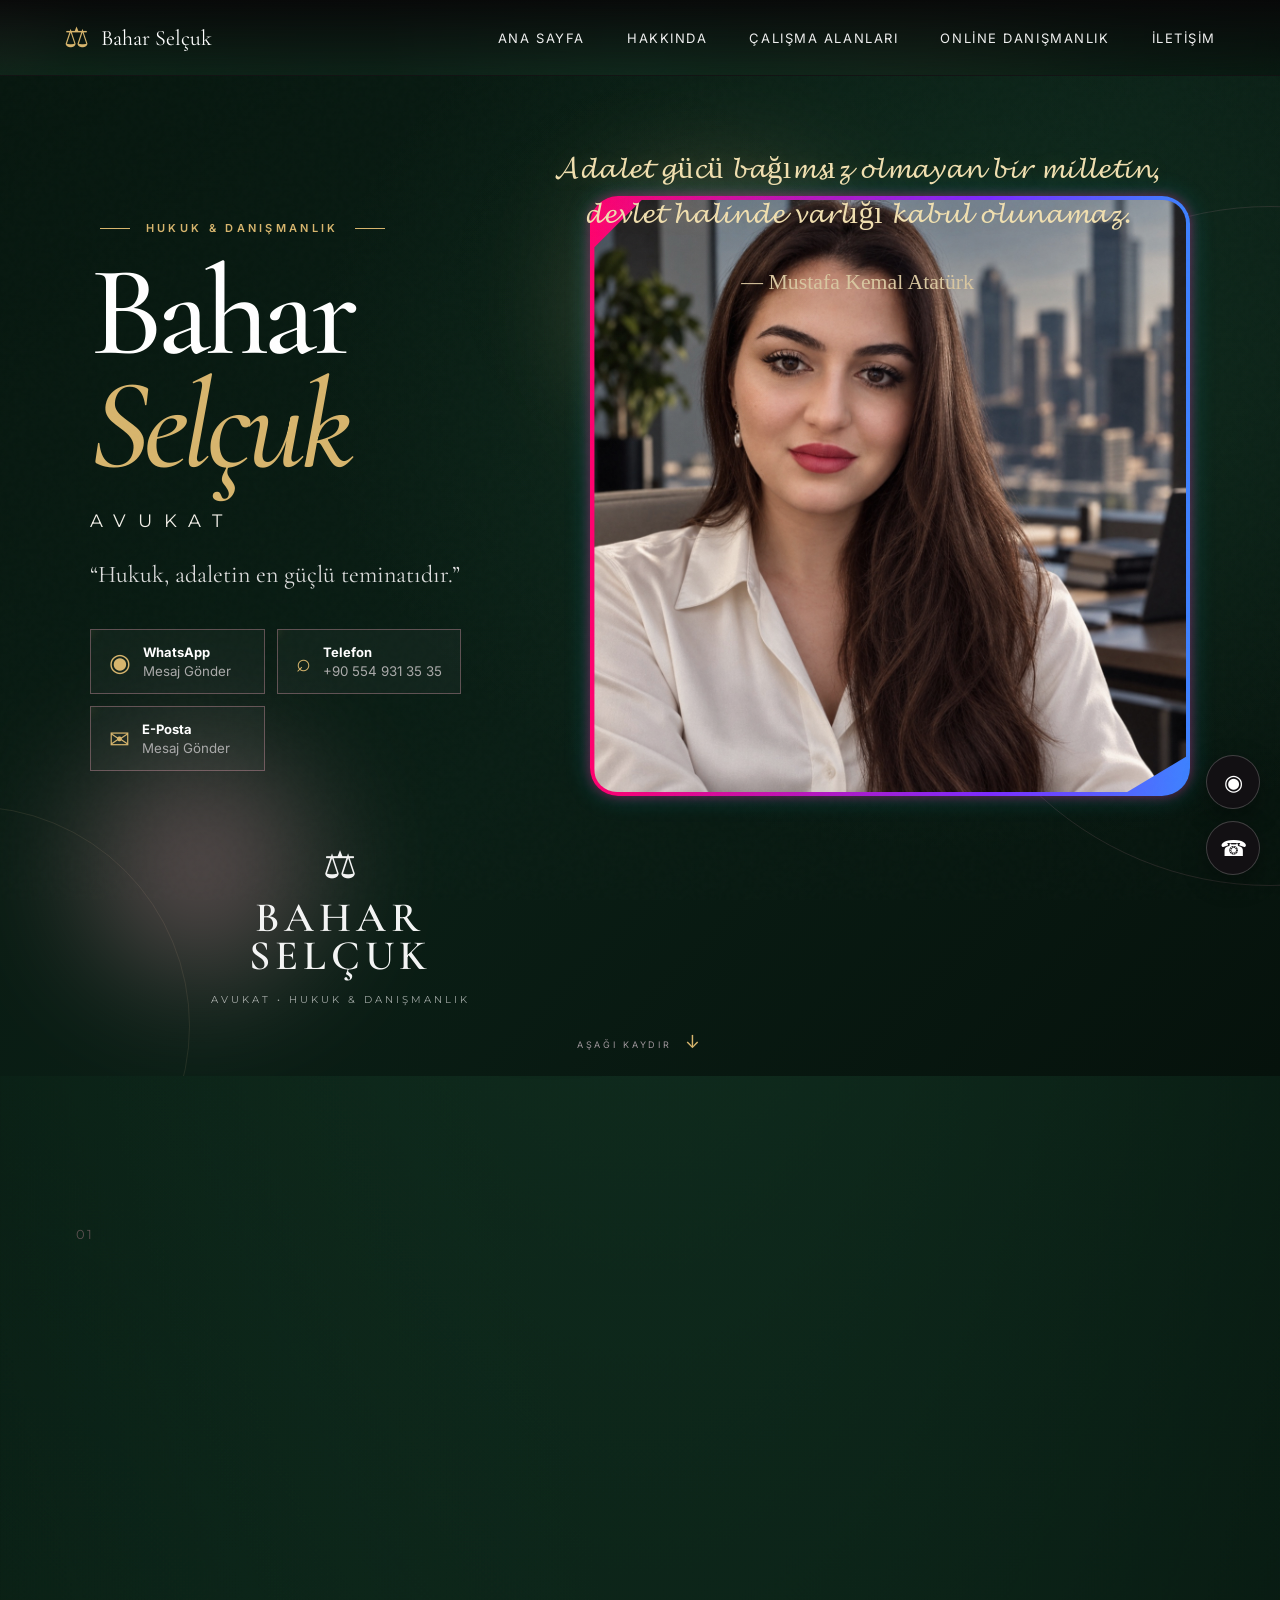
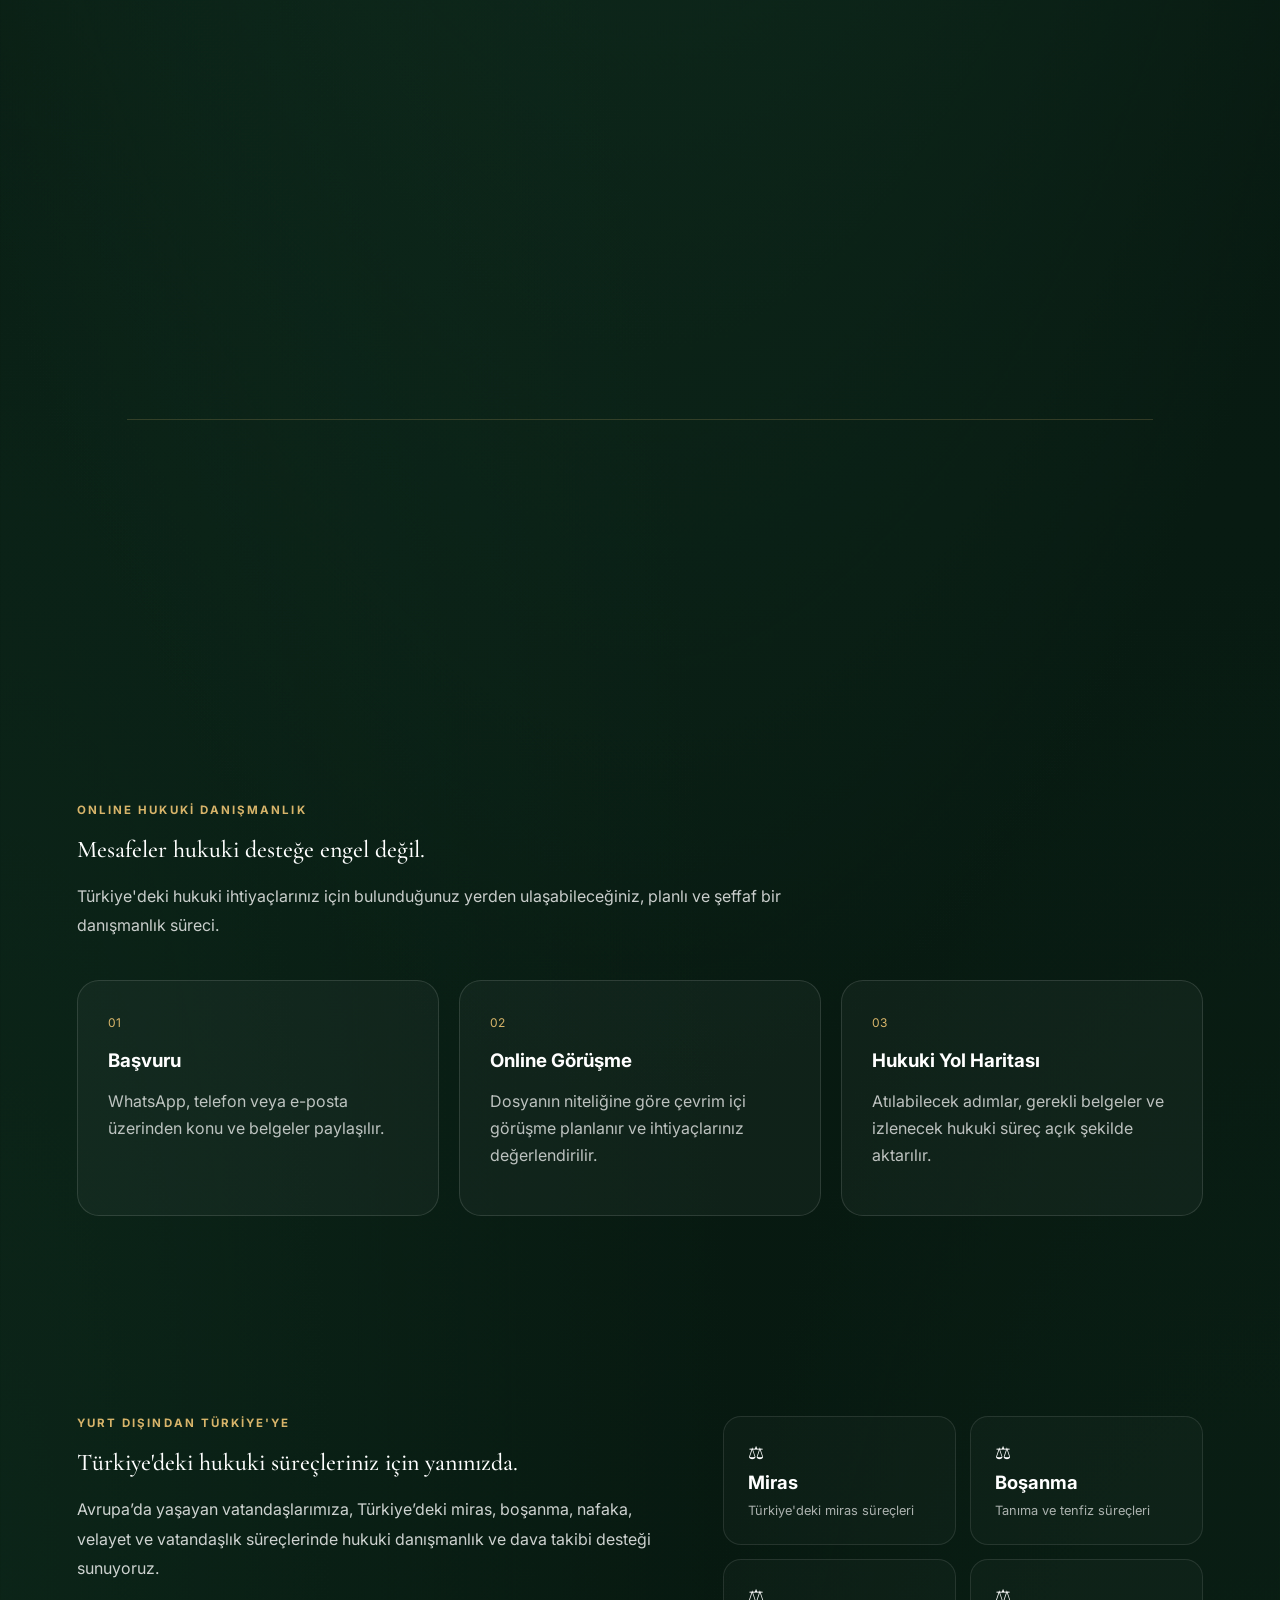
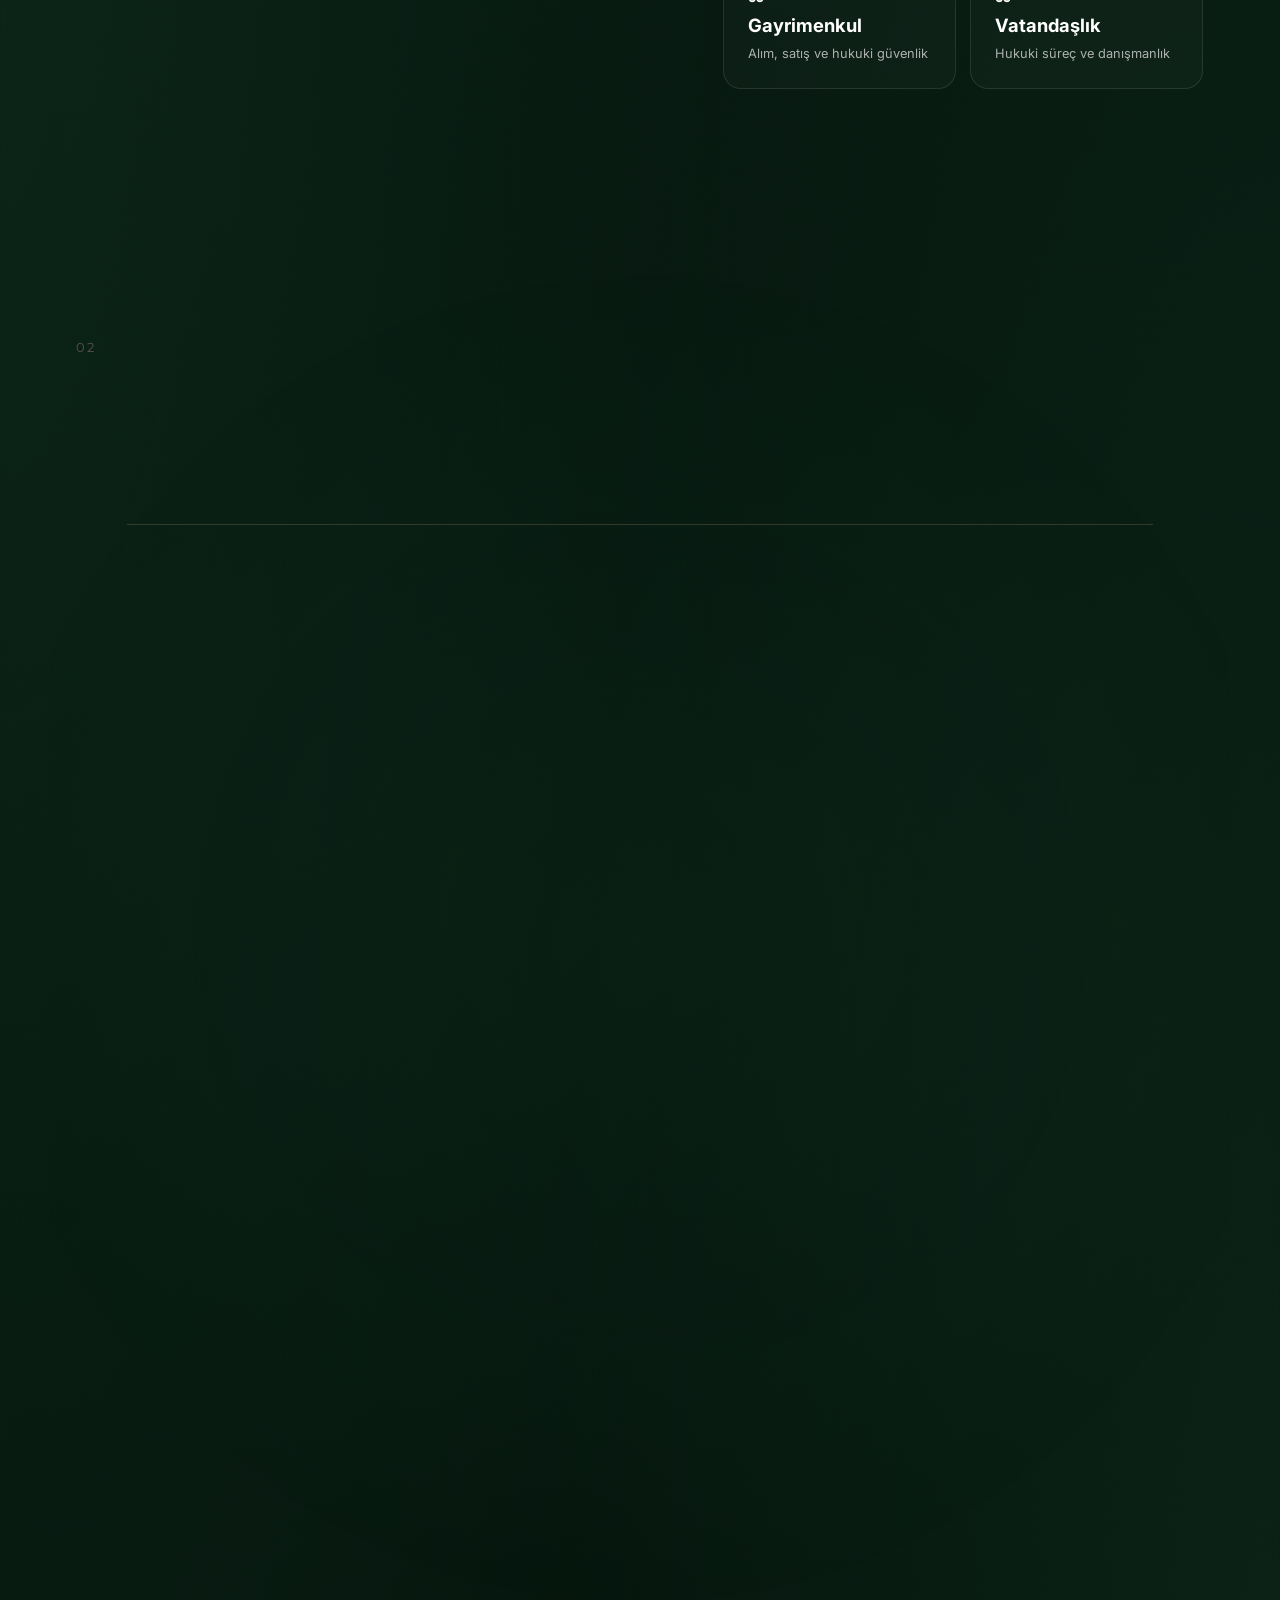
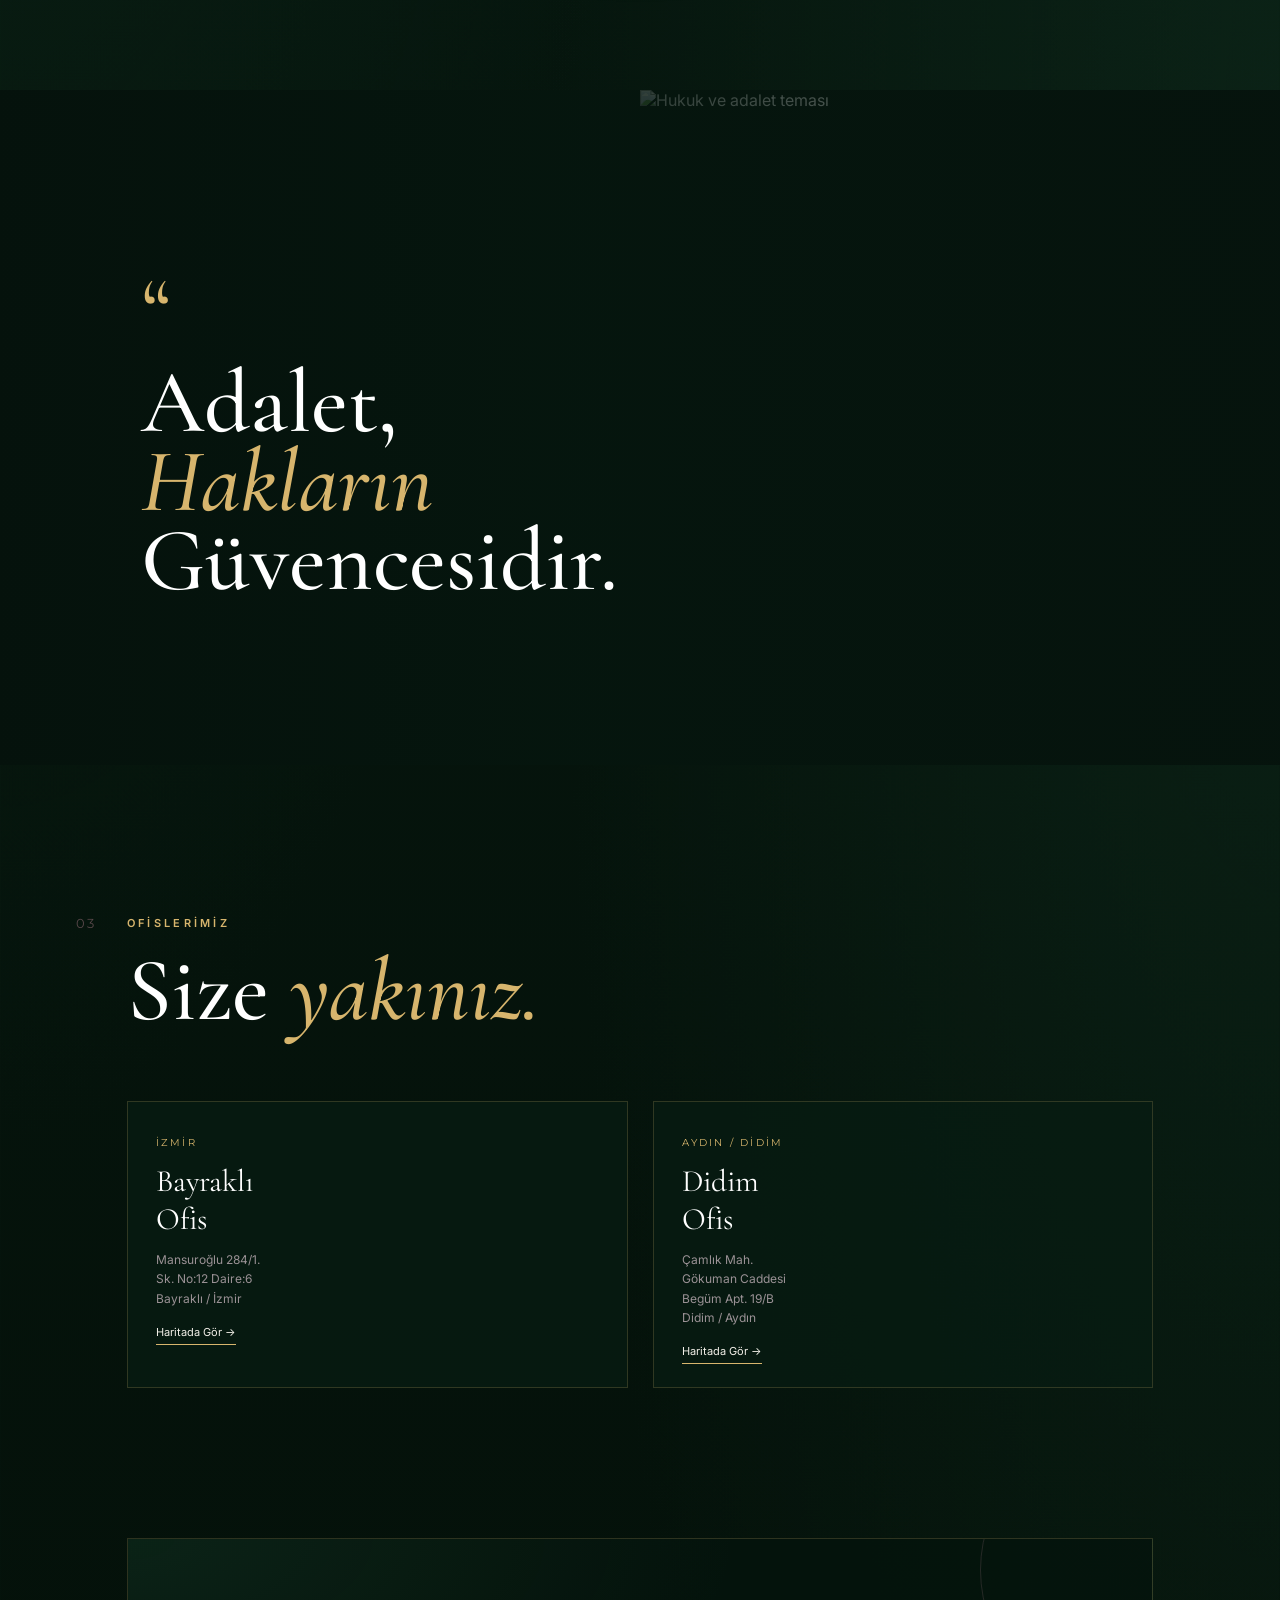
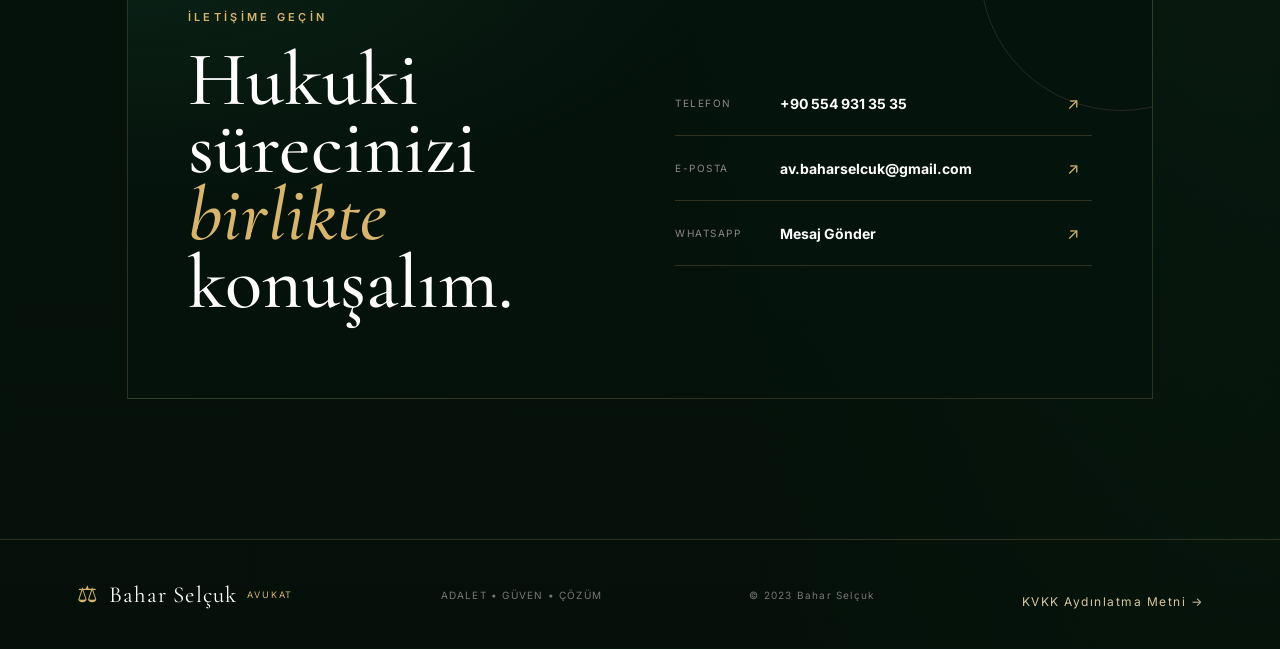
==== index.html @ e5c5dded "Update index.html" ====
<!doctype html>
<html lang="tr"> 
<head> 
  <meta charset="utf-8">
  <meta name="viewport" content="width=device-width, initial-scale=1, viewport-fit=cover">
  <meta name="theme-color" content="#0d0b0d">
  <meta name="description" content="Av. Bahar Selçuk — İzmir ve Didim ofisleri üzerinden hukuki danışmanlık ve dava takibi hizmetleri.">
  <title>Av. Bahar Selçuk | Hukuk & Danışmanlık</title>
  <link rel="preconnect" href="https://fonts.googleapis.com">
  <link rel="preconnect" href="https://fonts.gstatic.com" crossorigin>
  <link href="https://fonts.googleapis.com/css2?family=Cormorant+Garamond:wght@400;500;600;700&family=Inter:wght@400;500;600;700&family=Montserrat:wght@500;600;700&display=swap" rel="stylesheet">
  <link rel="stylesheet" href="styles.css">
<style>
 .preloader-subtitle {
  margin-top: 18px;
  text-align: center;
  font-family: 'Montserrat', sans-serif;
  font-size: 12px;
  font-weight: 600;
  letter-spacing: 4px;
  white-space: nowrap;

  color: #d8c6a0;

  background: linear-gradient(
    90deg,
    #9b7a32 0%,
    #f5e6a8 35%,
    #ffffff 50%,
    #f5e6a8 65%,
    #9b7a32 100%
  );

  background-size: 250% auto;
  -webkit-background-clip: text;
  background-clip: text;
  -webkit-text-fill-color: transparent;

  animation: goldSweep 3s linear infinite;
}

@keyframes goldSweep {
  0% {
    background-position: 250% center;
  }

  100% {
    background-position: -250% center;
  }
}
</style>
</head> 
<body>

  <div class="preloader" id="preloader">
    <div class="preloader-mark">⚖</div>
    <div class="preloader-name">BAHAR SELÇUK</div>
    <div class="preloader-line"><span></span></div>
    <div class="preloader-subtitle">SELÇUK HUKUK &amp; DANIŞMANLIK</div>
  </div>
  <div class="noise"></div>
  <div class="cursor-glow"></div>

  <header class="site-header">
    <a class="brand" href="#anasayfa" aria-label="Bahar Selçuk ana sayfa">
      <span class="brand-mark">⚖</span>
      <span>Bahar Selçuk</span>
    </a> 
    <button class="menu-toggle" aria-label="Menüyü aç/kapat"><span></span><span></span></button>
    <nav class="nav">
      <a href="#anasayfa">Ana Sayfa</a>
      <a href="#hakkinda">Hakkında</a>
      <a href="#hizmetler">Çalışma Alanları</a>
      <a href="#online">Online Danışmanlık</a><a href="#iletisim">İletişim</a>
    </nav>
  </header>

  <main>
    <section class="hero" id="anasayfa">
      <div class="hero-orbit orbit-one"></div>
      <div class="hero-orbit orbit-two"></div>
      <div class="hero-light light-a"></div>
      <div class="hero-light light-b"></div>
      <div class="hero-quote">
  <div class="hero-quote-text" id="heroQuoteText"></div>
  <div class="hero-quote-author">— Mustafa Kemal Atatürk</div>
</div>
      <div class="hero-copy reveal">
        <div class="eyebrow"><span></span> HUKUK &amp; DANIŞMANLIK <span></span></div>
        <h1>Bahar <em>Selçuk</em></h1>
        <div class="role">AVUKAT</div>
        <p>“Hukuk, adaletin en güçlü teminatıdır.”</p>
        <div class="hero-actions">
          <a class="glow-btn whatsapp" href="https://wa.me/905549313535" target="_blank" rel="noopener">
            <span class="btn-icon">◉</span><span><b>WhatsApp</b><small>Mesaj Gönder</small></span>
          </a>
          <a class="glow-btn phone" href="tel:+905549313535">
            <span class="btn-icon">⌕</span><span><b>Telefon</b><small>+90 554 931 35 35</small></span>
          </a>
          <a class="glow-btn mail" href="mailto:av.baharselcuk@gmail.com">
            <span class="btn-icon">✉</span><span><b>E-Posta</b><small>Mesaj Gönder</small></span>
          </a>
        </div>
      </div>
            <div class="hero-portrait reveal reveal-right">
        <div class="portrait-frame hero-photo-new">
          <img src="bahar-hero.png" alt="Bahar Selçuk">
          <div class="portrait-ring"></div>
        </div>
      </div>
    
      <div class="scroll-hint">AŞAĞI KAYDIR <span>↓</span></div>
      <div class="hero-name-mark">
  <span>⚖</span>
  <strong>BAHAR<br>SELÇUK</strong>
  <small>AVUKAT • HUKUK & DANIŞMANLIK</small>
</div>
    </section>

    <section class="intro section" id="hakkinda">
      <div class="section-number">01</div>
      <div class="intro-grid about-grid">
        <div class="reveal about-lead">
          <p class="eyebrow">HAKKINDA</p>
          <h2>Tecrübe, erişilebilirlik ve<br><em>stratejik adımlar.</em></h2>
        <div class="about-facts">
  <div>
    <b>Ofis Danışmanlık</b>
  </div>

  <div>
    <b>Online Danışmanlık</b>
    <small>Yurt dışındaki müvekkiller için</small>
  </div>
   </div>
    </div>
 <div class="intro-text about-copy reveal reveal-delay">
  <p><strong>Av. Bahar Selçuk</strong>, Atatürk Üniversitesi Hukuk Fakültesi'nden mezun olmuştur. İzmir (Bayraklı) ve Didim bürolarında avukatlık faaliyetini sürdürmektedir.</p>

  <p>Çalışmalarında, uyuşmazlık doğmadan önce hukuki riskleri belirlemeye ve müvekkilin her aşamada ne ile karşılaşacağını bilmesine önem verir.</p>

  <p>Yurt dışında yaşayan vatandaşlarımızın ve yabancı uyruklu kişilerin Türkiye'deki hukuki işlemlerinde <strong>online görüşme</strong> ve gerektiğinde <strong>yüz yüze görüşme</strong> yoluyla destek sağlanır.</p>

  <div class="signature">Bahar Selçuk <span>Avukat</span></div>
</div>
        </div>
      </div>
      <div class="principles">
        <div class="principle reveal"><span>01</span><b>Güvenilir</b><small>Şeffaf iletişim</small></div>
        <div class="principle reveal reveal-delay"><span>02</span><b>Profesyonel</b><small>Özenli takip</small></div>
        <div class="principle reveal reveal-delay-2"><span>03</span><b>Çözüm Odaklı</b><small>Somut adımlar</small></div>
      </div>
    </section>

    
<section class="online-section reveal" id="online">
  <div class="section-kicker">ONLINE HUKUKİ DANIŞMANLIK</div>
  <h2>Mesafeler hukuki desteğe engel değil.</h2>
  <p class="section-lead">Türkiye'deki hukuki ihtiyaçlarınız için bulunduğunuz yerden ulaşabileceğiniz, planlı ve şeffaf bir danışmanlık süreci.</p>
  <div class="process-grid">
    <article class="process-card"><span>01</span><h3>Başvuru</h3><p>WhatsApp, telefon veya e-posta üzerinden konu ve belgeler paylaşılır.</p></article>
    <article class="process-card"><span>02</span><h3>Online Görüşme</h3><p>Dosyanın niteliğine göre çevrim içi görüşme planlanır ve ihtiyaçlarınız değerlendirilir.</p></article>
    <article class="process-card"><span>03</span><h3>Hukuki Yol Haritası</h3><p>Atılabilecek adımlar, gerekli belgeler ve izlenecek hukuki süreç açık şekilde aktarılır.</p></article>
  </div>
</section> 

<section class="international-section reveal">
  <div class="international-copy"><div class="section-kicker">YURT DIŞINDAN TÜRKİYE'YE</div><h2>Türkiye'deki hukuki süreçleriniz için yanınızda.</h2><p>Avrupa’da yaşayan vatandaşlarımıza, Türkiye’deki miras, boşanma, nafaka, velayet ve vatandaşlık süreçlerinde hukuki danışmanlık ve dava takibi desteği sunuyoruz.</p></div>
  <div class="international-points"><div>⚖ <strong>Miras</strong><small>Türkiye'deki miras süreçleri</small></div><div>⚖ <strong>Boşanma</strong><small>Tanıma ve tenfiz süreçleri</small></div><div>⚖ <strong>Gayrimenkul</strong><small>Alım, satış ve hukuki güvenlik</small></div><div>⚖ <strong>Vatandaşlık</strong><small>Hukuki süreç ve danışmanlık</small></div></div>
</section>

<section class="services section" id="hizmetler">
      <div class="section-number">02</div>
      <div class="section-head reveal">
        <p class="eyebrow">ÇALIŞMA ALANLARI</p>
      <h2>Çalışma <em>Alanlarımız</em></h2>
      </div>
      <div class="services-grid reveal-group">
        <article class="service reveal"><span class="service-no">01</span><span class="service-icon">⚖</span><h3>Ceza Hukuku</h3><p>Ceza soruşturma ve davalarında hukuki takip.</p></article>
       <a href="aile-ve-bosanma-hukuku.html" class="service reveal reveal-delay">
  <span class="service-no">02</span>
  <span class="service-icon">♧</span>
  <h3>Aile ve Boşanma Hukuku</h3>
  <p>Boşanma, velayet, nafaka ve aile uyuşmazlıkları.</p>
</a>
        <article class="service reveal"><span class="service-no">03</span><span class="service-icon">▣</span><h3>İş Hukuku</h3><p>İşçi ve işveren ilişkilerine dair hukuki danışmanlık.</p></article>
        <article class="service reveal reveal-delay"><span class="service-no">04</span><span class="service-icon">⌂</span><h3>Gayrimenkul Hukuku</h3><p>Taşınmaz işlemleri ve uyuşmazlıkların takibi.</p></article>
        <article class="service reveal"><span class="service-no">05</span><span class="service-icon">◈</span><h3>Ticaret Hukuku</h3><p>Ticari ilişkiler, sözleşmeler ve uyuşmazlıklar.</p></article>
        <article class="service reveal reveal-delay"><span class="service-no">06</span><span class="service-icon">▤</span><h3>İcra ve İflas Hukuku</h3><p>Alacakların takibi ve icra süreçlerinin yönetimi.</p></article>
        <article class="service reveal"><span class="service-no">07</span><span class="service-icon">▧</span><h3>Sözleşmeler ve Hukuki Danışmanlık</h3><p>Sözleşme hazırlama, inceleme ve risk analizi.</p></article>
        <article class="service reveal reveal-delay"><span class="service-no">08</span><span class="service-icon">⚒</span><h3>Dava ve Uyuşmazlık Takibi</h3><p>Dava süreçlerinin baştan sona koordinasyonu.</p></article>
        <article class="service reveal">
  <span class="service-no">09</span>
  <span class="service-icon">♜</span>
  <h3>Miras Hukuku</h3>
  <p>Mirasçılık, tereke, mirasın reddi ve miras uyuşmazlıkları.</p>
</article>
      </div>
    </section>
    <section class="visual-break">
      <div class="visual-copy reveal">
        <span>“</span>
        <h2>Adalet,<br><em>Hakların</em><br>Güvencesidir.</h2>
      </div>
      <img src="assets/gavel.jpg" alt="Hukuk ve adalet teması">
    </section>

    <section class="offices section" id="iletisim">
      <div class="section-number">03</div>
      <div class="section-head reveal">
        <p class="eyebrow">OFİSLERİMİZ</p>
        <h2>Size <em>yakınız.</em></h2>
      </div>
      <div class="office-grid">
        <article class="office reveal">
          
          <div class="office-body"><span class="city">İZMİR</span><h3>Bayraklı Ofis</h3><p>Mansuroğlu 284/1. Sk. No:12 Daire:6<br>Bayraklı / İzmir</p><a href="https://www.google.com/maps/search/?api=1&query=Mansuroglu+284%2F1+Sk.+No%3A12+Daire%3A6+Bayrakli+Izmir" target="_blank" rel="noopener">Haritada Gör →</a></div>
        </article>
        <article class="office reveal reveal-delay">
       
          <div class="office-body"><span class="city">AYDIN / DİDİM</span><h3>Didim Ofis</h3><p>Çamlık Mah. Gökuman Caddesi<br>Begüm Apt. 19/B<br>Didim / Aydın</p><a href="https://www.google.com/maps/search/?api=1&query=Camlik+Mah.+Gokuman+Caddesi+Begum+Apt.+19%2FB+Didim+Aydin" target="_blank" rel="noopener">Haritada Gör →</a></div>
        </article>
      </div>
    </section>

    <section class="contact section">
      <div class="contact-card reveal">
        <div>
          <p class="eyebrow">İLETİŞİME GEÇİN</p>
          <h2>Hukuki sürecinizi<br><em>birlikte</em> konuşalım.</h2>
        </div>
        <div class="contact-actions">
          <a href="tel:+905549313535" class="contact-line"><span>Telefon</span><b>+90 554 931 35 35</b><i>↗</i></a>
          <a href="mailto:av.baharselcuk@gmail.com" class="contact-line"><span>E-Posta</span><b>av.baharselcuk@gmail.com</b><i>↗</i></a>
          <a href="https://wa.me/905549313535" target="_blank" rel="noopener" class="contact-line"><span>WhatsApp</span><b>Mesaj Gönder</b><i>↗</i></a>
        </div>
      </div>
    </section>
  </main>

  <footer>
    <div class="footer-brand"><span>⚖</span> Bahar Selçuk <small>AVUKAT</small></div>
    <div>ADALET • GÜVEN • ÇÖZÜM</div>
<div>© <span id="year">2023</span> Bahar Selçuk</div>
    <div class="kvkk-link">
  <a href="kvkk.html">KVKK Aydınlatma Metni →</a>
</div>
    </footer>
  <div class="floating-contact">
  <a href="https://wa.me/905549313535" target="_blank" rel="noopener" aria-label="WhatsApp">
    <span>◉</span>
  </a>
  <a href="tel:+905549313535" aria-label="Telefon">
    <span>☎</span>
  </a>
</div>
  
  <script src="script.js"></script>
  

</body>
</html>
---- styles.css ----
:root{
  --black:#08090b;
  --black2:#111318;
  --pink:#d7b56d;
  --pink2:#b8944f;
  --cream:#f3f0e9;
  --gold:#d7b56d;
  --muted:#aaa8a4;
  --line:rgba(215,181,109,.20);
  --max:1180px;
}
*{box-sizing:border-box}html{scroll-behavior:smooth}body{margin:0;background:var(--black);color:#fff;font-family:Inter,Arial,sans-serif;overflow-x:hidden}
body:before{content:"";position:fixed;inset:0;pointer-events:none;background:radial-gradient(circle at 20% 20%,rgba(241,167,187,.08),transparent 30%),radial-gradient(circle at 80% 60%,rgba(231,194,143,.06),transparent 35%);z-index:-2}
.noise{position:fixed;inset:0;opacity:.035;pointer-events:none;z-index:100;background-image:url("data:image/svg+xml,%3Csvg viewBox='0 0 180 180' xmlns='http://www.w3.org/2000/svg'%3E%3Cfilter id='n'%3E%3CfeTurbulence type='fractalNoise' baseFrequency='.9' numOctaves='4' stitchTiles='stitch'/%3E%3C/filter%3E%3Crect width='100%25' height='100%25' filter='url(%23n)' opacity='.5'/%3E%3C/svg%3E")}
.site-header{position:fixed;top:0;left:0;right:0;height:76px;padding:0 5vw;display:flex;align-items:center;justify-content:space-between;z-index:50;background:linear-gradient(180deg,rgba(8,7,8,.92),rgba(8,7,8,.25));backdrop-filter:blur(12px);border-bottom:1px solid rgba(255,255,255,.04)}
.brand{display:flex;align-items:center;gap:12px;color:#fff;text-decoration:none;font-family:"Cormorant Garamond",serif;font-size:22px}.brand-mark{color:var(--gold);font-size:28px}
.nav{display:flex;gap:42px}.nav a{color:#eee;text-decoration:none;font-size:13px;letter-spacing:.12em;text-transform:uppercase;position:relative;padding:10px 0}.nav a:after{content:"";position:absolute;left:0;bottom:2px;width:0;height:1px;background:var(--pink);transition:.4s}.nav a:hover:after{width:100%}
.menu-toggle{display:none;background:none;border:0}.menu-toggle span{display:block;width:25px;height:1px;background:#fff;margin:6px}
.hero{min-height:100svh;position:relative;display:grid;grid-template-columns:1.05fr .95fr;align-items:center;padding:120px 7vw 70px;overflow:hidden;background:radial-gradient(circle at 72% 35%,rgba(241,167,187,.16),transparent 26%),linear-gradient(135deg,#0b090b 0%,#161015 55%,#090809 100%)}
.hero:after{content:"";position:absolute;width:70vw;height:70vw;border:1px solid rgba(241,167,187,.12);border-radius:50%;right:-35vw;top:-20vw}
.hero-light{position:absolute;width:220px;height:220px;border-radius:50%;filter:blur(65px);opacity:.35;animation:float 7s ease-in-out infinite}.light-a{background:#f1a7bb;left:7%;bottom:10%}.light-b{background:#e7c28f;right:35%;top:12%;animation-delay:-3s}
.hero-copy{position:relative;z-index:2;max-width:650px}.eyebrow{font-size:11px;letter-spacing:.3em;color:var(--pink);font-weight:600}.eyebrow span{display:inline-block;width:30px;height:1px;background:var(--pink);vertical-align:middle;margin:0 10px}
h1,h2{font-family:"Cormorant Garamond",serif;font-weight:500;line-height:.88;margin:22px 0}h1{font-size:clamp(75px,10vw,145px);letter-spacing:-.045em}h1 em,h2 em{font-style:italic;color:var(--pink)}.role{font-family:Montserrat,sans-serif;letter-spacing:.65em;color:var(--cream);font-size:18px;margin:28px 0}.hero-copy>p{font-family:"Cormorant Garamond",serif;font-size:24px;color:#ddd;max-width:480px}
.hero-actions{display:flex;flex-wrap:wrap;gap:12px;margin-top:40px}.glow-btn{position:relative;display:flex;align-items:center;gap:12px;text-decoration:none;color:#fff;padding:14px 18px;border:1px solid rgba(241,167,187,.35);background:rgba(255,255,255,.035);overflow:hidden;min-width:175px}.glow-btn:before{content:"";position:absolute;top:-2px;left:-35%;width:35%;height:2px;background:linear-gradient(90deg,transparent,#fff,var(--pink),transparent);box-shadow:0 0 14px var(--pink);animation:travel 3s linear infinite}.glow-btn:nth-child(2):before{animation-delay:-1s}.glow-btn:nth-child(3):before{animation-delay:-2s}.glow-btn:hover{transform:translateY(-3px);border-color:var(--pink);box-shadow:0 0 30px rgba(241,167,187,.14)}.btn-icon{font-size:25px;color:var(--pink)}.glow-btn b{display:block;font-size:13px}.glow-btn small{display:block;color:#aaa;margin-top:3px}
.hero-portrait{position:relative;z-index:1;justify-self:end;width:min(48vw,600px)}.portrait-frame{position:relative;aspect-ratio:4/5;overflow:visible}.portrait-frame:before{content:"";position:absolute;inset:6% -5% -4% 7%;border:1px solid rgba(241,167,187,.45);transform:rotate(4deg)}.portrait-frame img{width:100%;height:100%;object-fit:cover;object-position:center top;filter:saturate(.88);display:block;clip-path:polygon(8% 0,100% 0,100% 94%,90% 100%,0 100%,0 8%)}.portrait-ring{position:absolute;inset:-30px -30px auto auto;width:130px;height:130px;border:1px solid var(--gold);border-radius:50%;opacity:.65}.portrait-ring:after{content:"";position:absolute;inset:13px;border:1px dashed rgba(231,194,143,.5);border-radius:50%;animation:spin 18s linear infinite}.portrait-tag{position:absolute;bottom:4%;left:-10%;padding:13px 20px;background:rgba(11,9,11,.88);border-left:2px solid var(--pink);font-family:"Cormorant Garamond",serif;font-size:19px;letter-spacing:.06em}.portrait-tag span{font:9px Inter,sans-serif;letter-spacing:.2em;color:var(--pink)}
.scroll-hint{position:absolute;bottom:24px;left:50%;transform:translateX(-50%);font-size:9px;letter-spacing:.3em;color:#9f969b}.scroll-hint span{color:var(--pink);font-size:18px;margin-left:8px}
.section{position:relative;max-width:var(--max);margin:auto;padding:140px 6vw}.section-number{position:absolute;left:2vw;top:150px;color:rgba(241,167,187,.35);font:13px Montserrat;letter-spacing:.2em}.intro{min-height:80vh}.intro-grid{display:grid;grid-template-columns:1fr 1fr;gap:10vw;align-items:end}.intro h2,.section-head h2{font-size:clamp(55px,7vw,95px)}.intro-text{font-family:"Cormorant Garamond",serif;font-size:25px;color:#c9c0c3;line-height:1.45}.signature{margin-top:35px;color:var(--pink);font-size:34px;font-style:italic}.signature span{display:block;font:10px Inter;color:#888;letter-spacing:.25em;margin-top:6px}
.principles{display:grid;grid-template-columns:repeat(3,1fr);border-top:1px solid var(--line);margin-top:100px}.principle{padding:28px 20px;border-right:1px solid var(--line)}.principle:last-child{border-right:0}.principle span{color:var(--pink);font:11px Montserrat;display:block;margin-bottom:25px}.principle b{display:block;font:22px "Cormorant Garamond";font-weight:600}.principle small{display:block;color:#888;margin-top:6px}
.services{background:linear-gradient(180deg,transparent,rgba(241,167,187,.025),transparent)}.section-head{margin-bottom:70px}.section-head h2{margin-bottom:0}.services-grid{display:grid;grid-template-columns:repeat(2,1fr);border-top:1px solid var(--line)}.service{min-height:205px;padding:35px 35px 30px 0;border-bottom:1px solid var(--line);position:relative;transition:.45s}.service:nth-child(odd){border-right:1px solid var(--line);padding-right:45px}.service:nth-child(even){padding-left:45px}.service:hover{background:rgba(241,167,187,.04);padding-left:15px}.service:nth-child(even):hover{padding-left:60px}.service-no{position:absolute;right:25px;top:28px;color:#5e555a;font-size:10px}.service-icon{font-size:29px;color:var(--pink);display:block;margin-bottom:24px}.service h3{font:600 27px "Cormorant Garamond";margin:0 0 9px}.service p{color:#8e868a;margin:0;line-height:1.5;font-size:13px}
.visual-break{min-height:75vh;position:relative;overflow:hidden;background:#050405;display:grid;grid-template-columns:1fr 1fr;align-items:center}.visual-break img{width:100%;height:100%;min-height:75vh;object-fit:cover;opacity:.55;filter:saturate(.7)}.visual-break:after{content:"";position:absolute;inset:0;background:linear-gradient(90deg,#050405 0%,rgba(5,4,5,.65) 45%,rgba(5,4,5,.1));pointer-events:none}.visual-copy{z-index:2;padding-left:11vw}.visual-copy span{font:90px "Cormorant Garamond";color:var(--pink)}.visual-copy h2{font-size:clamp(55px,7vw,100px);margin:0}
.offices{padding-bottom:100px}.office-grid{display:grid;grid-template-columns:1fr 1fr;gap:25px}.office{display:grid;grid-template-columns:180px 1fr;border:1px solid var(--line);background:#120f12;min-height:230px;overflow:hidden}.office img{width:100%;height:100%;object-fit:cover;filter:saturate(.75)}.office-body{padding:28px}.city{font:10px Montserrat;letter-spacing:.22em;color:var(--pink)}.office h3{font:31px "Cormorant Garamond";margin:12px 0}.office p{font-size:12px;color:#9b9296;line-height:1.6}.office a{color:var(--cream);font-size:11px;text-decoration:none;border-bottom:1px solid var(--pink);padding-bottom:5px}
.contact{padding-top:50px;padding-bottom:140px}.contact-card{border:1px solid var(--line);padding:60px;display:grid;grid-template-columns:1fr 1fr;gap:70px;background:radial-gradient(circle at 0 0,rgba(241,167,187,.09),transparent 35%)}.contact-card h2{font-size:clamp(55px,6vw,85px)}.contact-actions{display:flex;flex-direction:column;justify-content:center}.contact-line{display:grid;grid-template-columns:90px 1fr 25px;gap:15px;align-items:center;color:#fff;text-decoration:none;padding:22px 0;border-bottom:1px solid var(--line)}.contact-line span{font-size:10px;letter-spacing:.15em;color:#8f878a;text-transform:uppercase}.contact-line b{font-size:14px}.contact-line i{color:var(--pink);font-style:normal}
footer{padding:40px 6vw;border-top:1px solid var(--line);display:flex;justify-content:space-between;gap:25px;align-items:center;color:#777;font-size:10px;letter-spacing:.12em}.footer-brand{color:#fff;font:23px "Cormorant Garamond";display:flex;align-items:center;gap:10px}.footer-brand span{color:var(--gold)}.footer-brand small{font:9px Inter;color:var(--pink);letter-spacing:.2em}
.mobile-bar{display:none}
.reveal{opacity:0;transform:translateY(45px);transition:opacity .9s ease,transform .9s cubic-bezier(.2,.7,.2,1)}.reveal-right{opacity:0;transform:translateX(60px);transition:opacity 1s ease,transform 1s cubic-bezier(.2,.7,.2,1)}.reveal.visible,.reveal-right.visible{opacity:1;transform:none}.reveal-delay{transition-delay:.12s}.reveal-delay-2{transition-delay:.24s}
@keyframes travel{0%{left:-35%}100%{left:105%}}@keyframes float{0%,100%{transform:translate(0,0)}50%{transform:translate(30px,-25px)}}@keyframes spin{to{transform:rotate(360deg)}}
@media(max-width:800px){
  .site-header{height:64px;padding:0 20px}.brand{font-size:19px}.nav{position:fixed;inset:64px 0 auto;background:rgba(10,8,10,.97);padding:30px 25px;display:none;flex-direction:column;gap:18px;border-bottom:1px solid var(--line)}.nav.open{display:flex}.menu-toggle{display:block}.hero{min-height:auto;padding:115px 22px 90px;display:flex;flex-direction:column;align-items:stretch}.hero-copy{order:2;margin-top:50px}.hero-portrait{order:1;width:100%;max-width:530px;margin:auto}.portrait-frame{aspect-ratio:1/1.12}.portrait-ring{width:85px;height:85px;right:-5px;top:-10px}.portrait-tag{left:0;bottom:2%}h1{font-size:76px;margin-top:18px}.role{font-size:13px;letter-spacing:.45em}.hero-copy>p{font-size:21px}.hero-actions{display:grid;grid-template-columns:1fr;gap:10px}.glow-btn{min-width:0}.section{padding:100px 22px}.section-number{display:none}.intro-grid,.contact-card{grid-template-columns:1fr;gap:35px}.intro h2,.section-head h2{font-size:58px}.intro-text{font-size:22px}.principles{grid-template-columns:1fr;margin-top:65px}.principle{border-right:0;border-bottom:1px solid var(--line);padding:23px 0}.services-grid{grid-template-columns:1fr}.service,.service:nth-child(odd),.service:nth-child(even){border-right:0;padding:28px 5px;min-height:auto}.service:nth-child(even):hover,.service:hover{padding-left:12px}.visual-break{grid-template-columns:1fr;min-height:620px}.visual-break img{position:absolute;inset:0;min-height:620px}.visual-copy{padding:0 30px}.visual-break:after{background:linear-gradient(90deg,rgba(5,4,5,.95),rgba(5,4,5,.35))}.office-grid{grid-template-columns:1fr}.office{grid-template-columns:115px 1fr}.office-body{padding:20px}.office h3{font-size:27px}.contact-card{padding:32px 22px}.contact-card h2{font-size:54px}.contact-line{grid-template-columns:70px 1fr 20px}.contact-line b{font-size:12px}.mobile-bar{position:fixed;display:grid;grid-template-columns:1fr 1fr;bottom:0;left:0;right:0;z-index:60;padding:8px 10px calc(8px + env(safe-area-inset-bottom));gap:8px;background:rgba(10,8,10,.92);backdrop-filter:blur(12px);border-top:1px solid var(--line)}.mobile-bar a{padding:13px;text-align:center;text-decoration:none;color:#fff;border:1px solid var(--line);font-size:12px}.mobile-bar a:first-child{background:rgba(53,170,87,.18);border-color:rgba(53,170,87,.45)}footer{padding-bottom:90px;flex-direction:column;text-align:center}}

/* ===== PREMIUM MOTION UPGRADE ===== */
.cursor-glow{position:fixed;width:180px;height:180px;border-radius:50%;pointer-events:none;z-index:0;transform:translate(-50%,-50%);background:radial-gradient(circle,rgba(241,167,187,.10),transparent 68%);mix-blend-mode:screen}
.hero-copy h1{animation:heroTextIn 1.15s cubic-bezier(.2,.75,.2,1) both}
.hero-copy .role{animation:heroTextIn .9s .18s both}
.hero-copy>p{animation:heroTextIn .9s .3s both}
.hero-actions{animation:heroTextIn .9s .42s both}
.portrait-frame{animation:portraitIn 1.25s cubic-bezier(.15,.75,.2,1) both}
.glow-btn{transition:transform .35s ease,box-shadow .35s ease,border-color .35s ease,background .35s ease}
.glow-btn:after{content:"";position:absolute;inset:0;background:linear-gradient(105deg,transparent 35%,rgba(255,255,255,.12) 50%,transparent 65%);transform:translateX(-130%);transition:transform .7s ease}
.glow-btn:hover:after{transform:translateX(130%)}
.service{overflow:hidden}
.service:after{content:"";position:absolute;width:90px;height:90px;border-radius:50%;right:-45px;bottom:-45px;border:1px solid rgba(241,167,187,.16);transition:.6s}
.service:hover:after{width:180px;height:180px;right:-90px;bottom:-90px}
.service-icon{transition:transform .5s ease,text-shadow .5s ease}
.service:hover .service-icon{transform:translateY(-5px) rotate(-4deg);text-shadow:0 0 22px rgba(241,167,187,.65)}
.principle{transition:background .4s,transform .4s}
.principle:hover{background:rgba(241,167,187,.035);transform:translateY(-5px)}
.office{transition:transform .45s ease,border-color .45s ease,box-shadow .45s ease}
.office:hover{transform:translateY(-7px);border-color:rgba(241,167,187,.55);box-shadow:0 20px 55px rgba(0,0,0,.3)}
.office img{transition:transform .8s ease}
.office:hover img{transform:scale(1.07)}
.contact-card{position:relative;overflow:hidden}
.contact-card:before{content:"";position:absolute;width:280px;height:280px;border:1px solid rgba(241,167,187,.14);border-radius:50%;right:-110px;top:-110px;animation:slowSpin 16s linear infinite}
.contact-card:after{content:"";position:absolute;width:520px;height:1px;background:linear-gradient(90deg,transparent,var(--pink),transparent);left:-520px;top:0;animation:scanLine 7s linear infinite}
.visual-break img{transition:transform 8s ease}
.visual-break:hover img{transform:scale(1.035)}
footer{position:relative;overflow:hidden}
footer:before{content:"";position:absolute;left:-20%;right:-20%;top:-1px;height:1px;background:linear-gradient(90deg,transparent,var(--pink),transparent);animation:footerLine 5s linear infinite}
@keyframes heroTextIn{from{opacity:0;transform:translateY(28px);filter:blur(6px)}to{opacity:1;transform:none;filter:none}}
@keyframes portraitIn{from{opacity:0;transform:translateX(65px) scale(.96);filter:blur(7px)}to{opacity:1;transform:none;filter:none}}
@keyframes slowSpin{to{transform:rotate(360deg)}}
@keyframes scanLine{0%{left:-520px}100%{left:120%}}
@keyframes footerLine{0%{transform:translateX(-25%)}100%{transform:translateX(25%)}}
@media(max-width:800px){
 .cursor-glow{display:none}
 .hero-actions .glow-btn{min-height:66px}
 .portrait-frame:before{inset:4% -2% -2% 3%}
 .service{background:linear-gradient(90deg,rgba(241,167,187,.025),transparent)}
}

/* ===== V3 CINEMATIC INTRO ===== */
body.loading{overflow:hidden}
.preloader{position:fixed;inset:0;background:#090709;z-index:9999;display:flex;flex-direction:column;align-items:center;justify-content:center;transition:opacity .8s ease,visibility .8s ease}
.preloader.hide{opacity:0;visibility:hidden}
.preloader-mark{font-size:58px;color:var(--gold);animation:loaderPulse 1.3s ease-in-out infinite}
.preloader-name{font:600 12px Montserrat,sans-serif;letter-spacing:.42em;margin:18px 0 22px;color:#eee;transform:translateX(.21em)}
.preloader-line{width:180px;height:1px;background:rgba(241,167,187,.15);overflow:hidden}
.preloader-line span{display:block;width:40%;height:100%;background:var(--pink);box-shadow:0 0 15px var(--pink);animation:loaderLine 1.5s ease-in-out infinite}
.hero-orbit{position:absolute;border:1px solid rgba(241,167,187,.12);border-radius:50%;pointer-events:none}
.orbit-one{width:680px;height:680px;right:-330px;top:13%;animation:orbitFloat 12s ease-in-out infinite}
.orbit-two{width:440px;height:440px;left:-250px;bottom:-170px;border-color:rgba(231,194,143,.1);animation:orbitFloat 9s ease-in-out infinite reverse}
@keyframes loaderPulse{50%{transform:scale(1.08);text-shadow:0 0 35px rgba(231,194,143,.45)}}
@keyframes loaderLine{0%{transform:translateX(-150%)}100%{transform:translateX(400%)}}
@keyframes orbitFloat{50%{transform:translate(18px,-14px) rotate(8deg)}}
@media(max-width:800px){.orbit-one{width:430px;height:430px;right:-270px;top:18%}.orbit-two{width:300px;height:300px;left:-210px}}

/* =========================
   V4 — LUXURY MOTION LAYER
   ========================= */
html{scroll-behavior:smooth}
body{overflow-x:hidden}
body::before{
  content:"";
  position:fixed;
  inset:0;
  pointer-events:none;
  z-index:9998;
  background:radial-gradient(
    circle at var(--mx,50%) var(--my,30%),
    rgba(215,181,109,.025),
    transparent 22%
  );
  transition:background .15s ease;
}
.hero{isolation:isolate}
.hero::after{
  content:"";position:absolute;inset:0;z-index:-1;pointer-events:none;
  background:linear-gradient(115deg,transparent 35%,rgba(255,255,255,.035) 50%,transparent 65%);
  transform:translateX(-110%);animation:heroSweep 7s ease-in-out infinite;
}
@keyframes heroSweep{0%,55%{transform:translateX(-110%)}75%,100%{transform:translateX(110%)}}

.nav-link{position:relative}
.nav-link::after{
  content:"";position:absolute;left:0;bottom:-7px;width:100%;height:1px;
  background:linear-gradient(90deg,#ff4f91,#d7b56d);
  transform:scaleX(0);transform-origin:left;transition:transform .3s ease;
}
.nav-link:hover::after{transform:scaleX(1)}

.btn{
  position:relative;overflow:hidden;transform:translateZ(0);
  transition:transform .25s ease,box-shadow .25s ease,filter .25s ease;
}
.btn::before{
  content:"";position:absolute;top:-80%;left:-35%;width:25%;height:260%;
  background:rgba(255,255,255,.25);transform:rotate(22deg) translateX(-300%);
  transition:transform .55s ease;filter:blur(5px);
}
.btn:hover::before{transform:rotate(22deg) translateX(700%)}
.btn:hover{transform:translateY(-3px) scale(1.015);filter:saturate(1.12)}

.section-title,.section-subtitle{will-change:transform}
.reveal{transform:translateY(35px) scale(.985);opacity:0;transition:opacity .8s ease,transform .8s cubic-bezier(.2,.8,.2,1)}
.reveal.show{transform:none;opacity:1}
.reveal-right{transform:translateX(45px) scale(.985);opacity:0;transition:opacity .85s ease,transform .85s cubic-bezier(.2,.8,.2,1)}
.reveal-right.show{transform:none;opacity:1}

.service-card,.office-card{
  transform:translateY(0) scale(1);
  transition:transform .35s cubic-bezier(.2,.8,.2,1),box-shadow .35s ease;
  will-change:transform;
}
.service-card:hover{transform:translateY(-8px) scale(1.018)}
.office-card:hover{transform:translateY(-7px) scale(1.012)}

.service-card::after{
  content:"";position:absolute;inset:auto 15% 0;height:1px;
  background:linear-gradient(90deg,transparent,#d7b56d,transparent);
  transform:scaleX(0);transition:transform .4s ease;
}
.service-card:hover::after{transform:scaleX(1)}

.quote-block{position:relative;overflow:hidden}
.quote-block::before{
  content:"";position:absolute;width:220px;height:220px;border:1px solid rgba(215,181,109,.18);
  border-radius:50%;right:-80px;top:-80px;animation:slowSpin 12s linear infinite;
}
@keyframes slowSpin{to{transform:rotate(360deg)}}

.site-header{transition:background .35s ease,backdrop-filter .35s ease,box-shadow .35s ease}
.site-header.scrolled{
  background:rgba(7,7,9,.82);backdrop-filter:blur(16px);
  box-shadow:0 8px 35px rgba(0,0,0,.28);
}

@media (max-width:700px){
  .hero::after{animation-duration:9s}
  .btn:hover{transform:none}
  .service-card:hover,.office-card:hover{transform:none}
}
@media (prefers-reduced-motion:reduce){
  *,*::before,*::after{animation-duration:.01ms!important;animation-iteration-count:1!important;scroll-behavior:auto!important;transition-duration:.01ms!important}
}

/* V5 — Hakkında / biyografi alanı */
.about-grid{align-items:start;}
.about-lead{position:sticky;top:110px;}
.about-facts{display:grid;gap:14px;margin-top:42px;}
.about-facts>div{border-top:1px solid rgba(255,255,255,.14);padding-top:14px;display:grid;grid-template-columns:34px 1fr;column-gap:10px;}
.about-facts span{grid-row:1/3;font-family:'Cormorant Garamond',serif;font-size:22px;color:#d7a84a;}
.about-facts b{font-size:14px;letter-spacing:.02em;}
.about-facts small{font-size:11px;color:rgba(255,255,255,.5);margin-top:3px;}
.about-copy{max-width:760px;}
.about-copy p{margin:0 0 18px;line-height:1.9;color:rgba(255,255,255,.72);}
.about-copy strong{color:#fff;font-weight:600;}
.about-copy em{color:#d7a84a;font-style:normal;}
.about-copy .signature{margin-top:30px;}
@media (max-width:800px){
  .about-lead{position:static;}
  .about-facts{margin-top:28px;}
  .about-copy p{font-size:14px;line-height:1.8;}
}

.online-section,.international-section{padding:100px 6%;position:relative;overflow:hidden}.section-kicker{letter-spacing:.18em;font-size:.72rem;color:#d7b46a;font-weight:700;margin-bottom:14px}.section-lead{max-width:720px;line-height:1.8;opacity:.78}.process-grid{display:grid;grid-template-columns:repeat(3,1fr);gap:20px;margin-top:40px}.process-card{border:1px solid rgba(255,255,255,.12);background:rgba(255,255,255,.035);padding:30px;border-radius:22px;transition:transform .4s, border-color .4s}.process-card:hover{transform:translateY(-8px);border-color:rgba(215,180,106,.6)}.process-card span{font-size:.75rem;color:#d7b46a}.process-card h3{margin:18px 0 10px}.process-card p{line-height:1.7;opacity:.72}.international-section{display:grid;grid-template-columns:1.1fr .9fr;gap:60px;background:linear-gradient(120deg,rgba(215,180,106,.06),transparent)}.international-copy p{line-height:1.85;opacity:.8}.international-points{display:grid;grid-template-columns:1fr 1fr;gap:14px}.international-points div{padding:24px;border:1px solid rgba(255,255,255,.1);border-radius:18px;background:rgba(255,255,255,.025);font-size:1.15rem}.international-points strong{display:block;margin:8px 0}.international-points small{display:block;opacity:.65;line-height:1.5;font-size:.8rem}@media(max-width:700px){.online-section,.international-section{padding:70px 5%}.process-grid,.international-section{grid-template-columns:1fr}.international-points{grid-template-columns:1fr}.process-card{padding:24px}}
.hero-name-mark {
  margin-top: 45px;
  text-align: center;
  opacity: 0.95;
}

.hero-name-mark span {
  display: block;
  font-size: 38px;
  margin-bottom: 12px;
}

.hero-name-mark strong {
  display: block;
  font-family: "Cormorant Garamond", serif;
  font-size: 42px;
  line-height: 0.9;
  letter-spacing: 5px;
  font-weight: 600;
}

.hero-name-mark small {
  display: block;
  margin-top: 18px;
  font-family: "Montserrat", sans-serif;
  font-size: 10px;
  letter-spacing: 3px;
  opacity: 0.65;
}
.floating-contact {
  position: fixed;
  right: 20px;
  bottom: 25px;
  z-index: 9998;
  display: flex;
  flex-direction: column;
  gap: 12px;
}

.floating-contact a {
  width: 54px;
  height: 54px;
  border-radius: 50%;
  display: flex;
  align-items: center;
  justify-content: center;
  text-decoration: none;
  color: #fff;
  background: rgba(20, 17, 20, 0.92);
  border: 1px solid rgba(255,255,255,.2);
  box-shadow: 0 8px 25px rgba(0,0,0,.35);
  backdrop-filter: blur(10px);
  transition: .3s ease;
}

.floating-contact a:hover {
  transform: scale(1.08);
}

.floating-contact span {
  font-size: 22px;
}

@media (max-width: 800px) {
  .floating-contact {
    right: 14px;
    bottom: 18px;
  }

  .floating-contact a {
    width: 50px;
    height: 50px;
  }
}
/* BAHAR HERO - RENKLİ LED ÇERÇEVE */

.hero-photo-new {
  position: relative;
  overflow: visible;
  isolation: isolate;
}

.hero-photo-new img {
  display: block;
  width: 100%;
  height: auto;
  border-radius: 24px;
  position: relative;
  z-index: 2;
  box-shadow: 0 25px 70px rgba(0,0,0,.55);
}

/* Hareketli renkli LED */
.hero-photo-new::before {
  content: "";
  position: absolute;
  inset: -9px;
  border-radius: 32px;
  background: conic-gradient(
    from 0deg,
    #ff006e,
    #7b2cff,
    #00d9ff,
    #00ff88,
    #ffe600,
    #ff6b00,
    #ff006e
  );
  animation: ledRotate 4s linear infinite;
  filter: blur(5px);
  z-index: -2;
}

/* LED'in net iç çerçevesi */
.hero-photo-new::after {
  content: "";
  position: absolute;
  inset: -4px;
  border-radius: 28px;
  background: #0d0b0d;
  z-index: -1;
}

/* Eski altın halkayı kapat */
.hero-photo-new .portrait-ring {
  display: none;
}

@keyframes ledRotate {
  from {
    transform: rotate(0deg);
  }

  to {
    transform: rotate(360deg);
  }
}

/* Telefonda da güzel görünmesi için */
@media (max-width: 800px) {
  .hero-photo-new img {
    border-radius: 20px;
  }

  .hero-photo-new::before {
    inset: -7px;
    border-radius: 27px;
  }

  .hero-photo-new::after {
    inset: -3px;
    border-radius: 23px;
  }
}
/* YENİ FOTOĞRAF ÇERÇEVESİ - DÜZELTME */

.hero-photo-new {
  height: auto !important;
  min-height: 0 !important;
  aspect-ratio: auto !important;
  padding: 4px !important;
  box-sizing: border-box;
  overflow: visible !important;
  border-radius: 28px;
  background: linear-gradient(
    90deg,
    #ff006e,
    #7b2cff,
    #00d9ff,
    #00ff88,
    #ffe600,
    #ff6b00,
    #ff006e
  );
  background-size: 400% 100%;
  animation: ledBorder 5s linear infinite;
  box-shadow:
    0 0 12px rgba(255,0,110,.45),
    0 0 25px rgba(0,217,255,.25);
}

.hero-photo-new img {
  display: block;
  width: 100% !important;
  height: auto !important;
  max-height: none !important;
  object-fit: contain !important;
  border-radius: 23px;
  box-shadow: none !important;
}

.hero-photo-new::before,
.hero-photo-new::after {
  display: none !important;
}

.hero-photo-new .portrait-ring {
  display: none !important;
}

@keyframes ledBorder {
  0% {
    background-position: 0% 50%;
  }

  50% {
    background-position: 100% 50%;
  }

  100% {
    background-position: 0% 50%;
  }
}
/* Açılış ekranı kapanırken içerik önce kaybolsun */
.preloader > * {
  transition: opacity .18s ease;
}

.preloader.hide > * {
  opacity: 0;
}
}
/* =========================================
   BAHAR SELÇUK - GOLD PARLAMA
   ========================================= */

.hero-name-mark strong{
  position:relative;
  display:inline-block;
  color:#d7b56d;
  overflow:hidden;
  background:linear-gradient(
    90deg,
    #9b7a32 0%,
    #d7b56d 30%,
    #fff1b8 50%,
    #d7b56d 70%,
    #9b7a32 100%
  );
  background-size:250% auto;
  -webkit-background-clip:text;
  background-clip:text;
  -webkit-text-fill-color:transparent;
  animation:heroNameGold 3.5s linear infinite;
}

@keyframes heroNameGold{
  0%{
    background-position:250% center;
  }
  100%{
    background-position:-250% center;
  }
}

/* =========================================
   SELÇUK HUKUK
   PREMIUM HAREKETLİ KOYU YEŞİL
   ========================================= */

html,
body{
  background:#04100a !important;
}

body{
  position:relative;
  min-height:100vh;
  background:
    radial-gradient(
      ellipse 100% 55% at 50% 0%,
      rgba(42,105,73,.34),
      transparent 70%
    ),
    radial-gradient(
      ellipse 80% 55% at 0% 45%,
      rgba(28,82,55,.20),
      transparent 72%
    ),
    radial-gradient(
      ellipse 80% 55% at 100% 70%,
      rgba(35,91,62,.18),
      transparent 72%
    ),
    linear-gradient(
      180deg,
      #07170f 0%,
      #081b12 30%,
      #06160e 65%,
      #041009 100%
    ) !important;
}

/* HAREKETLİ YEŞİL IŞIK ATMOSFERİ */

body::after{
  content:"";
  position:fixed;
  inset:-20%;
  pointer-events:none;
  z-index:0;

  background:
    radial-gradient(
      ellipse 28% 22% at 15% 20%,
      rgba(45,125,78,.20),
      transparent 70%
    ),
    radial-gradient(
      ellipse 30% 24% at 85% 38%,
      rgba(35,115,70,.18),
      transparent 70%
    ),
    radial-gradient(
      ellipse 26% 20% at 45% 82%,
      rgba(46,125,78,.15),
      transparent 70%
    ),
    radial-gradient(
      ellipse 18% 16% at 65% 15%,
      rgba(215,181,109,.055),
      transparent 70%
    );

  filter:blur(45px);
  animation:greenAtmosphere 18s ease-in-out infinite alternate;
}

/* İÇERİKLER IŞIĞIN ÖNÜNDE */

.site-header,
main,
footer{
  position:relative;
  z-index:1;
}

/* BÖLÜMLER */

.section,
.intro,
.services,
.offices,
.contact,
.online-section,
.international-section{
  background:transparent !important;
}

/* HERO */

.hero{
  background:
    radial-gradient(
      ellipse 75% 70% at 75% 30%,
      rgba(46,112,77,.22),
      transparent 68%
    ),
    linear-gradient(
      135deg,
      #07170f 0%,
      #0a1e15 52%,
      #06120c 100%
    ) !important;
}

/* HİZMETLER */

.services{
  background:
    radial-gradient(
      ellipse 75% 60% at 50% 50%,
      rgba(35,91,62,.10),
      transparent 75%
    ) !important;
}

/* FOTOĞRAFLI BÖLÜM */

.visual-break{
  background:#06130d !important;
}

.visual-break:after{
  background:
    linear-gradient(
      90deg,
      rgba(5,18,12,.92) 0%,
      rgba(5,22,14,.72) 45%,
      rgba(5,22,14,.20) 100%
    ) !important;
}

/* OFİSLER */

.office{
  background:rgba(7,28,18,.72) !important;
}

/* İLETİŞİM */

.contact-card{
  background:
    radial-gradient(
      ellipse at 0 0,
      rgba(42,105,73,.18),
      transparent 42%
    ),
    rgba(5,20,13,.72) !important;
}

/* HAREKET */

@keyframes greenAtmosphere{
  0%{
    transform:translate3d(-3%,-2%,0) scale(1);
  }

  25%{
    transform:translate3d(2%,1%,0) scale(1.035);
  }

  50%{
    transform:translate3d(4%,-1%,0) scale(1.06);
  }

  75%{
    transform:translate3d(-1%,3%,0) scale(1.04);
  }

  100%{
    transform:translate3d(-4%,1%,0) scale(1.02);
  }
}

/* MOBİL */

@media(max-width:800px){

  .nav{
    background:rgba(5,20,13,.97) !important;
  }

  .mobile-bar{
    background:rgba(5,20,13,.94) !important;
  }

  .visual-break:after{
    background:
      linear-gradient(
        90deg,
        rgba(5,18,12,.94),
        rgba(5,20,13,.35)
      ) !important;
  }

  body::after{
    filter:blur(38px);
    animation-duration:22s;
  }
}
/* MOBİL MENÜ - TIKLAMA DÜZELTMESİ */
.menu-toggle,
.hamburger,
.menu-button,
.nav-toggle{
  position:relative !important;
  z-index:99999 !important;
  pointer-events:auto !important;
}

.site-header{
  position:relative !important;
  z-index:9999 !important;
}
/* KVKK FOOTER LINK */
.kvkk-link{
  margin-top:14px;
  text-align:center;
}

.kvkk-link a{
  color:#d8c6a0;
  text-decoration:none;
  font-size:12px;
  letter-spacing:1.5px;
  transition:all .35s ease;
}

.kvkk-link a:hover{
  color:#f5e6a8;
  text-shadow:0 0 12px rgba(245,230,168,.45);
}

@media(max-width:800px){
  .kvkk-link{
    margin-top:12px;
  }

  .kvkk-link a{
    font-size:11px;
  }
}
/* ATATÜRK SÖZÜ - FOTOĞRAFIN ÜSTÜ */
.hero-quote{
  position:absolute;
  top:7%;
  right:4%;
  width:58%;
  z-index:20;
  text-align:center;
  pointer-events:none;
}

.hero-quote-text{
  font-family:cursive;
  font-size:clamp(24px, 2.4vw, 38px);
  line-height:1.45;
  color:#f0dfb0;
  letter-spacing:.3px;
  text-shadow:0 0 18px rgba(220,190,110,.18);
  min-height:110px;
}

.hero-quote-author{
  margin-top:14px;
  font-family:cursive;
  font-size:clamp(18px, 1.7vw, 27px);
  color:#d8c6a0;
  opacity:0;
  transition:opacity .8s ease;
}

.hero-quote-author.show{
  opacity:1;
}

/* TELEFON */
@media(max-width:800px){
  .hero-quote{
    top:5%;
    right:5%;
    width:90%;
  }

  .hero-quote-text{
    font-size:22px;
    line-height:1.5;
  }

  .hero-quote-author{
    font-size:18px;
    margin-top:10px;
  }
}
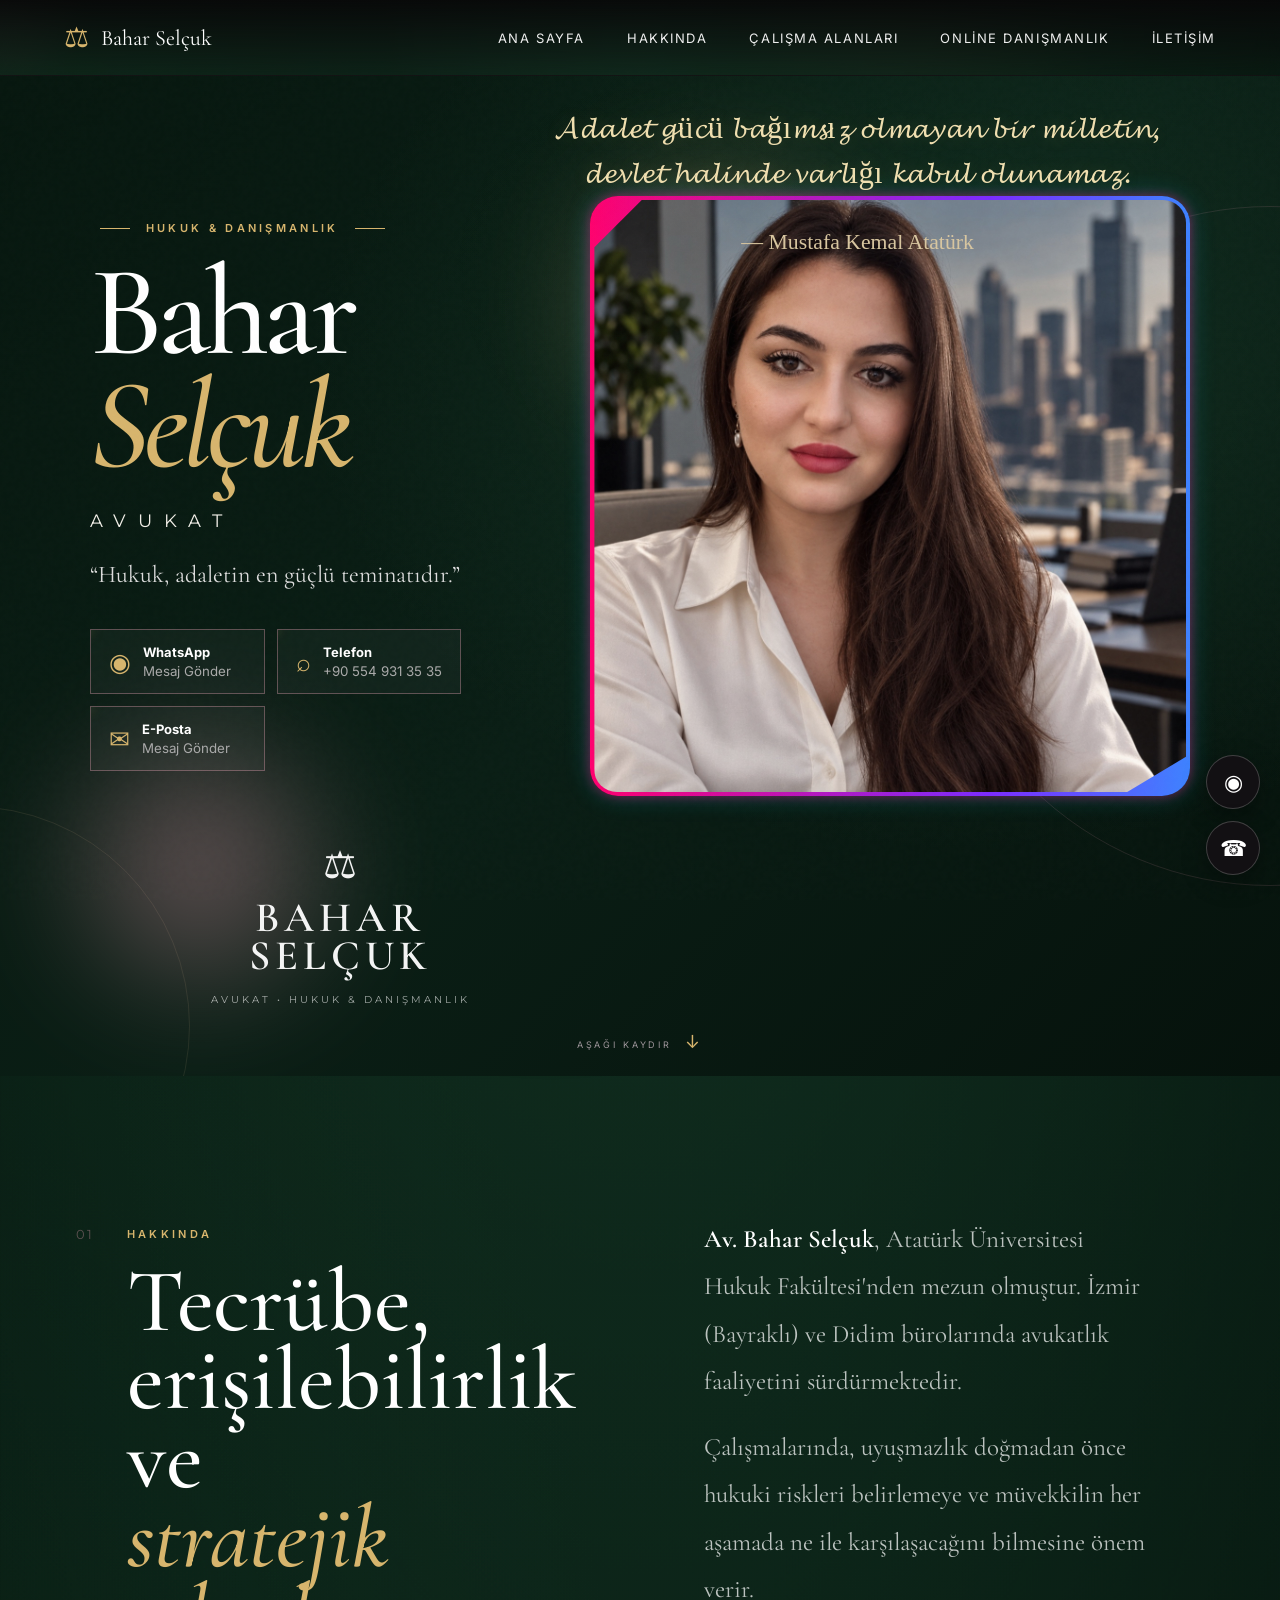
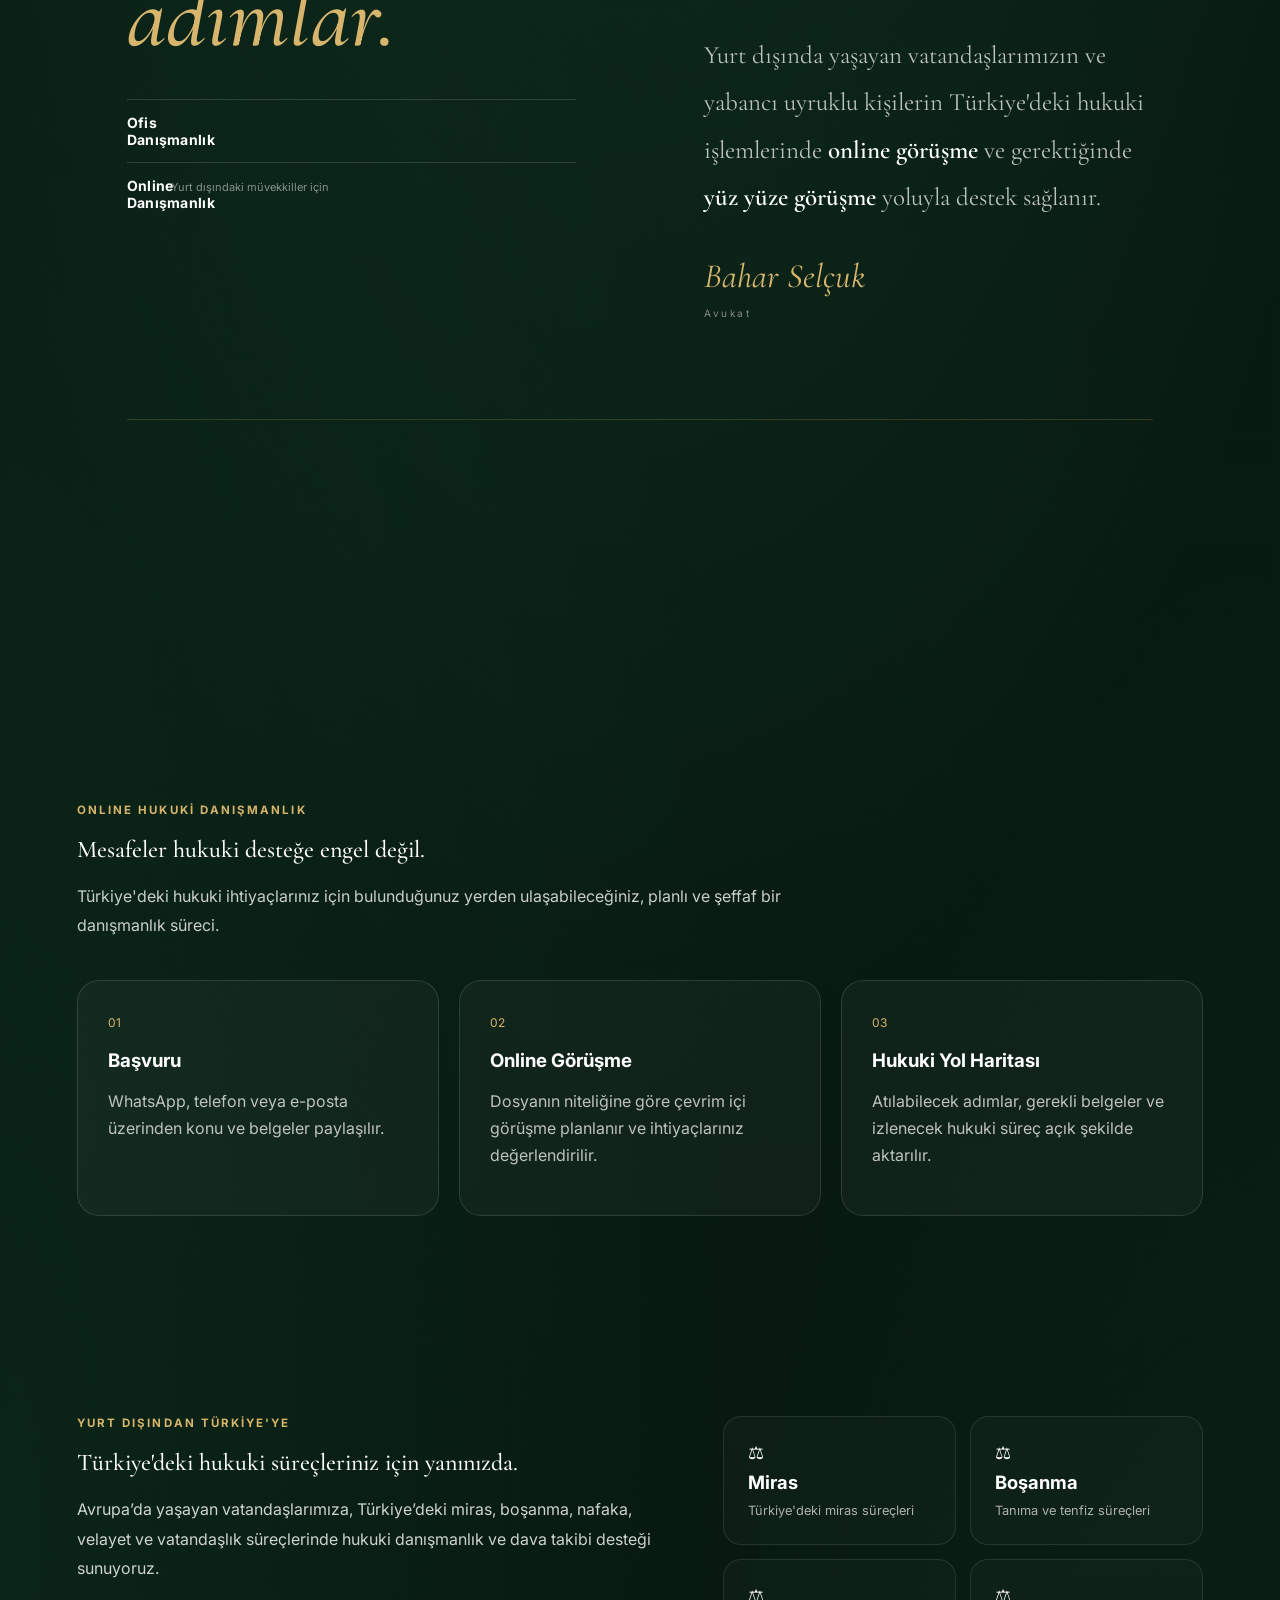
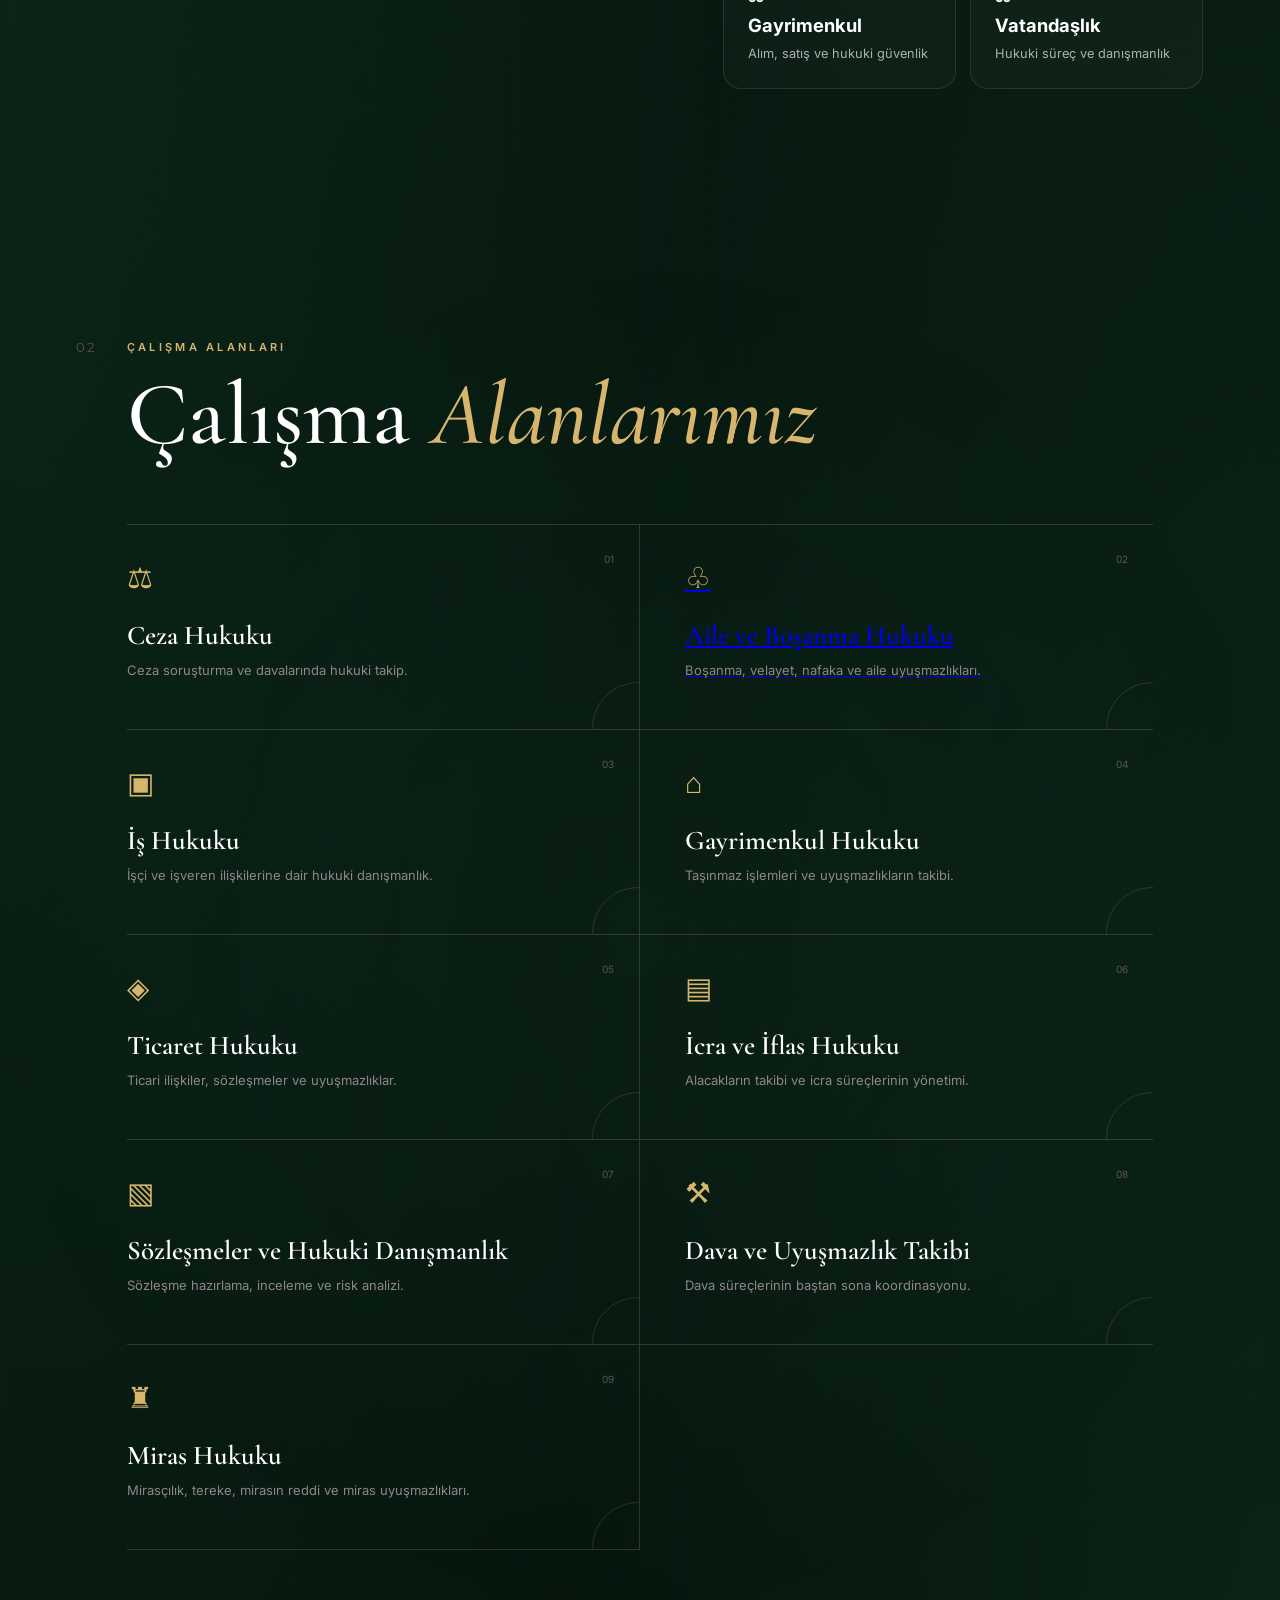
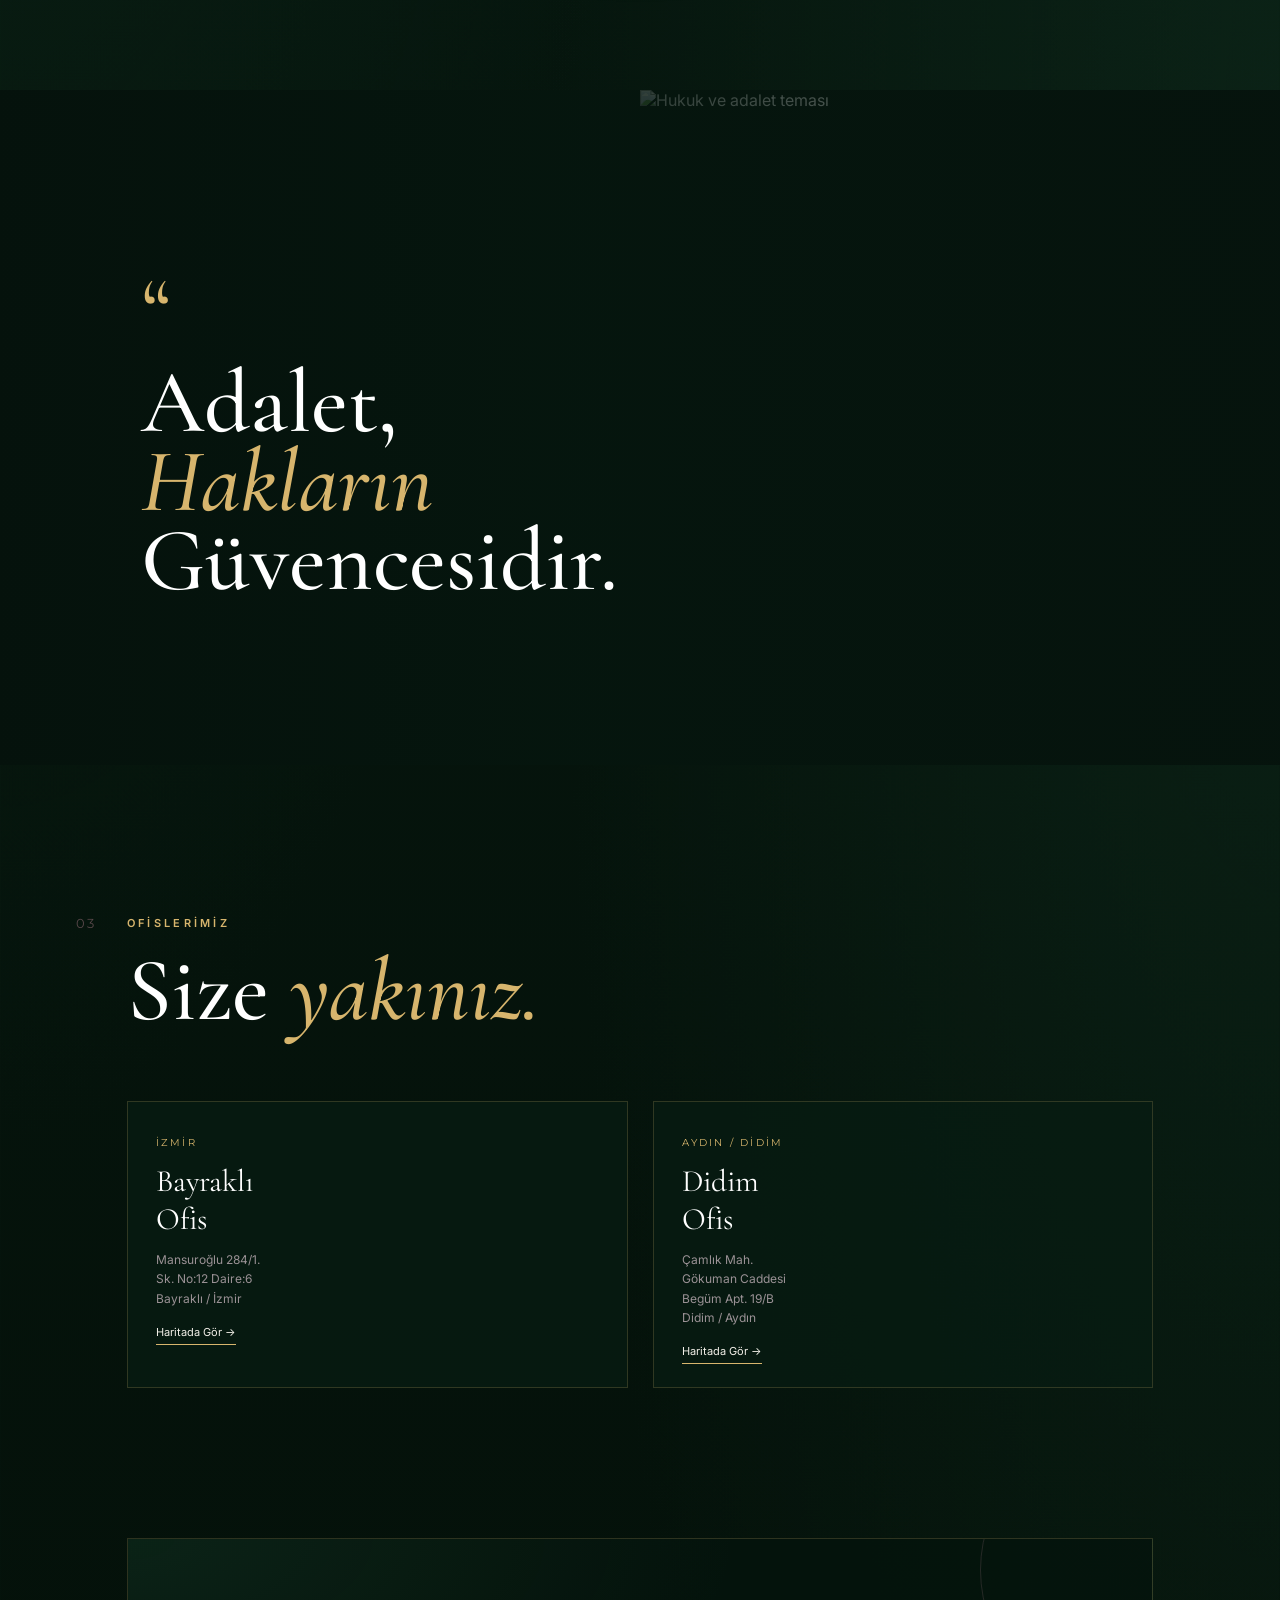
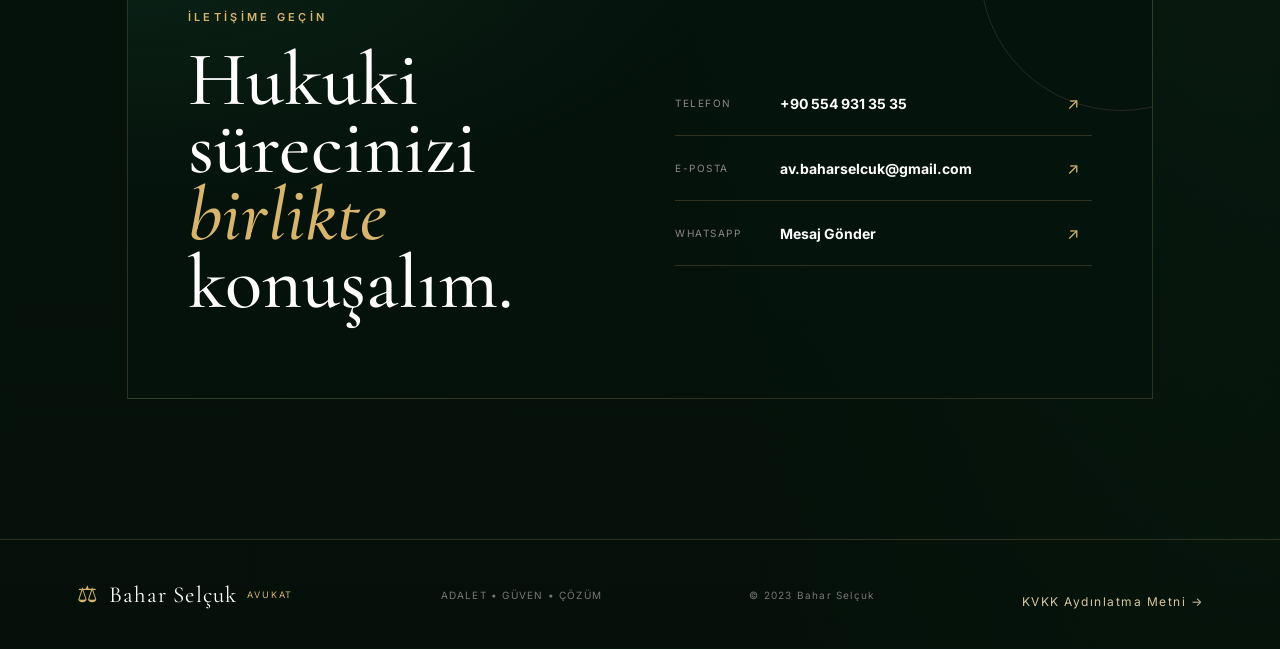
==== commit 2275e281: "Update index.html" ====
--- a/index.html
+++ b/index.html
@@ -256,7 +256,123 @@
 </div>
   
   <script src="script.js"></script>
-  
+  <script src="https://cdn.jsdelivr.net/npm/@supabase/supabase-js@2"></script>
+<script src="supabase-config.js"></script>
+
+<script>
+(async function () {
+  try {
+    const db = supabase.createClient(
+      SUPABASE_URL,
+      SUPABASE_ANON_KEY
+    );
+
+    const { data, error } = await db
+      .from("site_icerigi")
+      .select("avukat_adi,site_basligi,aciklama,uluslararasi")
+      .limit(1);
+
+    if (error) {
+      console.error("Supabase hata:", error);
+      return;
+    }
+
+    if (!data || !data.length) {
+      console.warn("site_icerigi kaydı bulunamadı.");
+      return;
+    }
+
+    const icerik = data[0];
+
+    /* AVUKAT ADI */
+    if (icerik.avukat_adi) {
+      document.querySelectorAll(".preloader-name").forEach(function(el) {
+        el.textContent = icerik.avukat_adi;
+      });
+
+      document.querySelectorAll(".brand span:last-child").forEach(function(el) {
+        el.textContent = icerik.avukat_adi;
+      });
+
+      const heroTitle = document.querySelector(".hero-copy h1");
+
+      if (heroTitle) {
+        const parcalar = icerik.avukat_adi.trim().split(/\s+/);
+
+        if (parcalar.length >= 2) {
+          const soyad = parcalar.pop();
+          const ad = parcalar.join(" ");
+
+          heroTitle.textContent = "";
+
+          const adSpan = document.createTextNode(ad + " ");
+          const soyadEm = document.createElement("em");
+
+          soyadEm.textContent = soyad;
+
+          heroTitle.appendChild(adSpan);
+          heroTitle.appendChild(soyadEm);
+        } else {
+          heroTitle.textContent = icerik.avukat_adi;
+        }
+      }
+
+      document.querySelectorAll(".footer-brand").forEach(function(el) {
+        const small = el.querySelector("small");
+
+        if (small) {
+          el.childNodes.forEach(function(node) {
+            if (node.nodeType === Node.TEXT_NODE) {
+              node.textContent = " " + icerik.avukat_adi + " ";
+            }
+          });
+        }
+      });
+    }
+
+    /* SİTE BAŞLIĞI */
+    if (icerik.site_basligi) {
+      document.title = icerik.site_basligi;
+
+      document.querySelectorAll(".preloader-subtitle").forEach(function(el) {
+        el.textContent = icerik.site_basligi;
+      });
+    }
+
+    /* AÇIKLAMA */
+    if (icerik.aciklama) {
+      const heroDescription = document.querySelector(".hero-copy > p");
+
+      if (heroDescription) {
+        heroDescription.textContent = icerik.aciklama;
+      }
+
+      const metaDescription =
+        document.querySelector('meta[name="description"]');
+
+      if (metaDescription) {
+        metaDescription.setAttribute(
+          "content",
+          icerik.aciklama
+        );
+      }
+    }
+
+    /* ULUSLARARASI DANIŞMANLIK */
+    if (icerik.uluslararasi) {
+      const internationalSection =
+        document.querySelector(".international-section .international-copy p");
+
+      if (internationalSection) {
+        internationalSection.textContent = icerik.uluslararasi;
+      }
+    }
+
+  } catch (error) {
+    console.error("Site içerikleri yüklenemedi:", error);
+  }
+})();
+</script>
 
 </body>
 </html>
--- a/styles.css
+++ b/styles.css
@@ -708,7 +708,7 @@
 /* ATATÜRK SÖZÜ - FOTOĞRAFIN ÜSTÜ */
 .hero-quote{
   position:absolute;
-  top:7%;
+  top:2%;
   right:4%;
   width:58%;
   z-index:20;
@@ -757,3 +757,21 @@
     margin-top:10px;
   }
 }
+/* ATATÜRK SÖZÜ ALTINDAKİ KÜÇÜK TERAZİYİ GİZLE */
+.hero-quote + .hero-copy::before,
+.hero-quote + .hero-copy::after{
+  display:none !important;
+  content:none !important;
+}
+@media (min-width: 801px){
+  .hero-quote{
+    top: 3% !important;
+  }
+}
+
+@media (max-width: 800px){
+  .hero-quote{
+    top: 3% !important;
+  }
+}
+
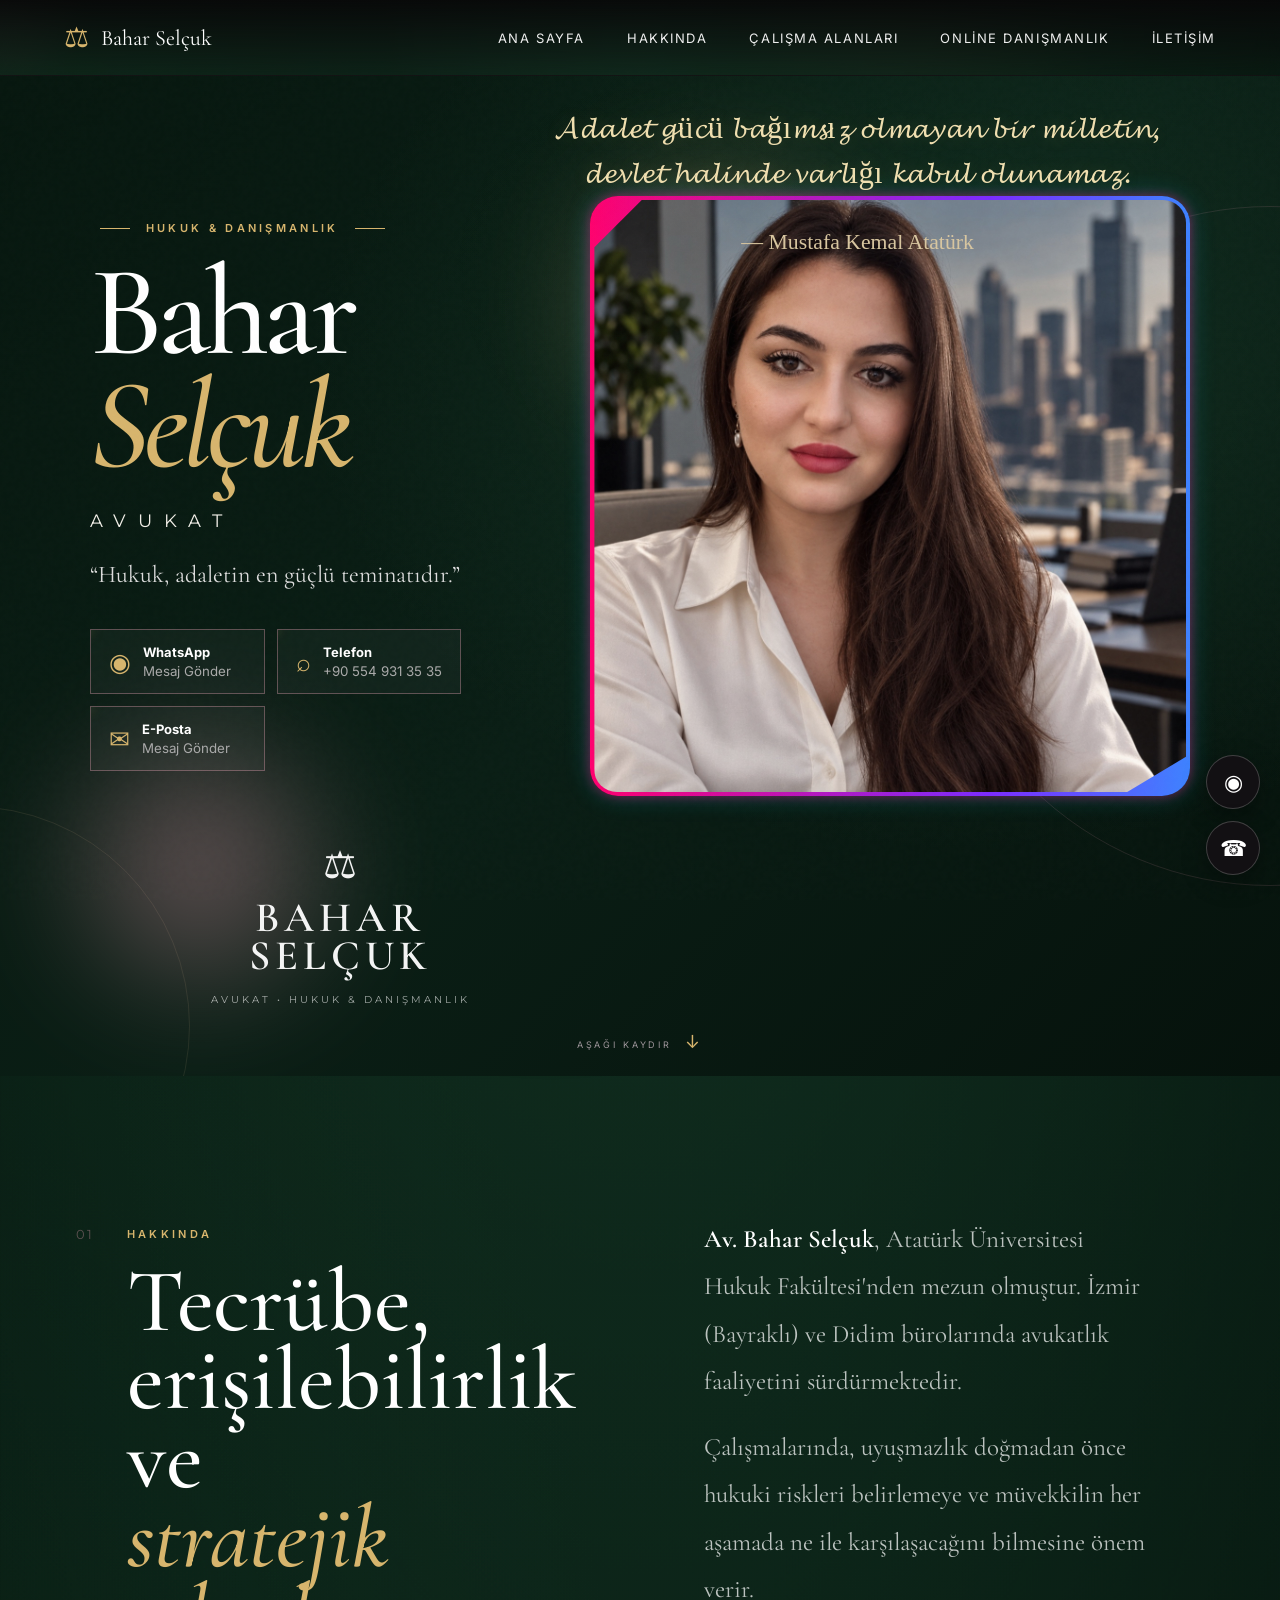
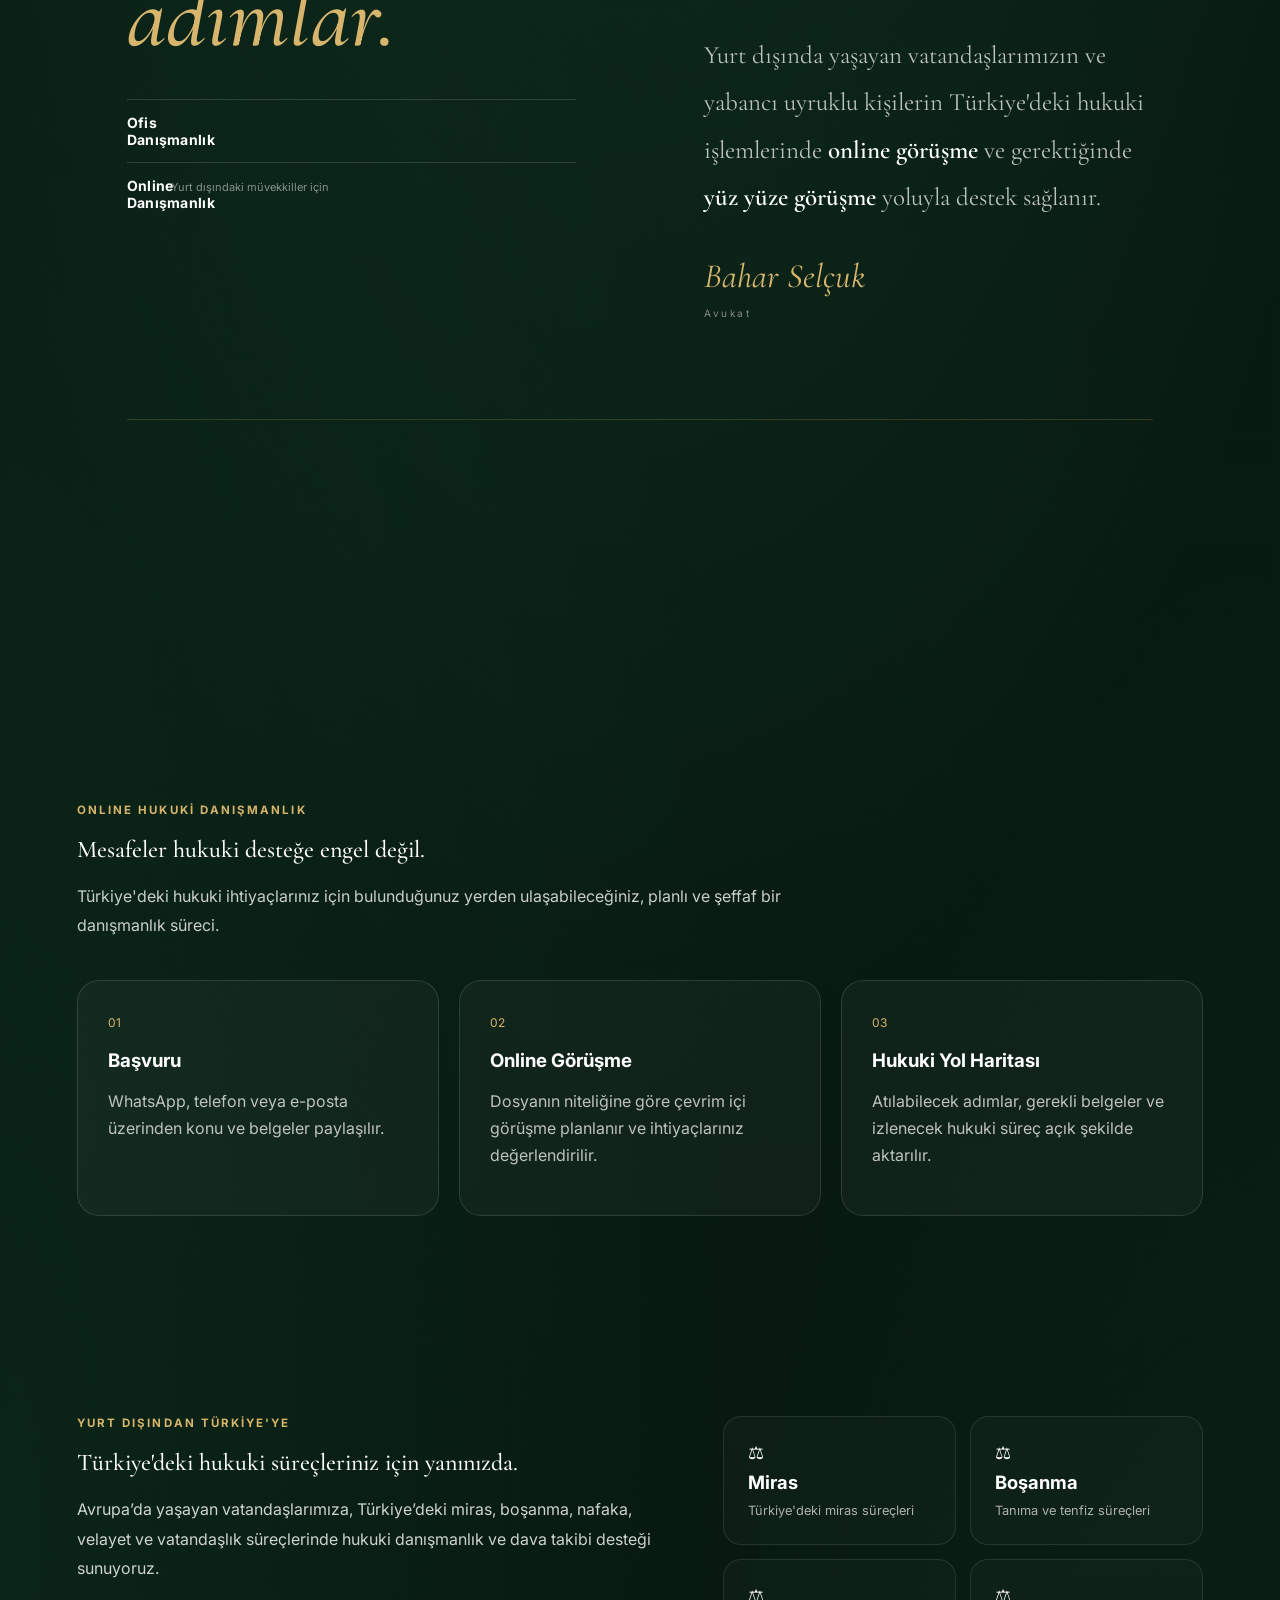
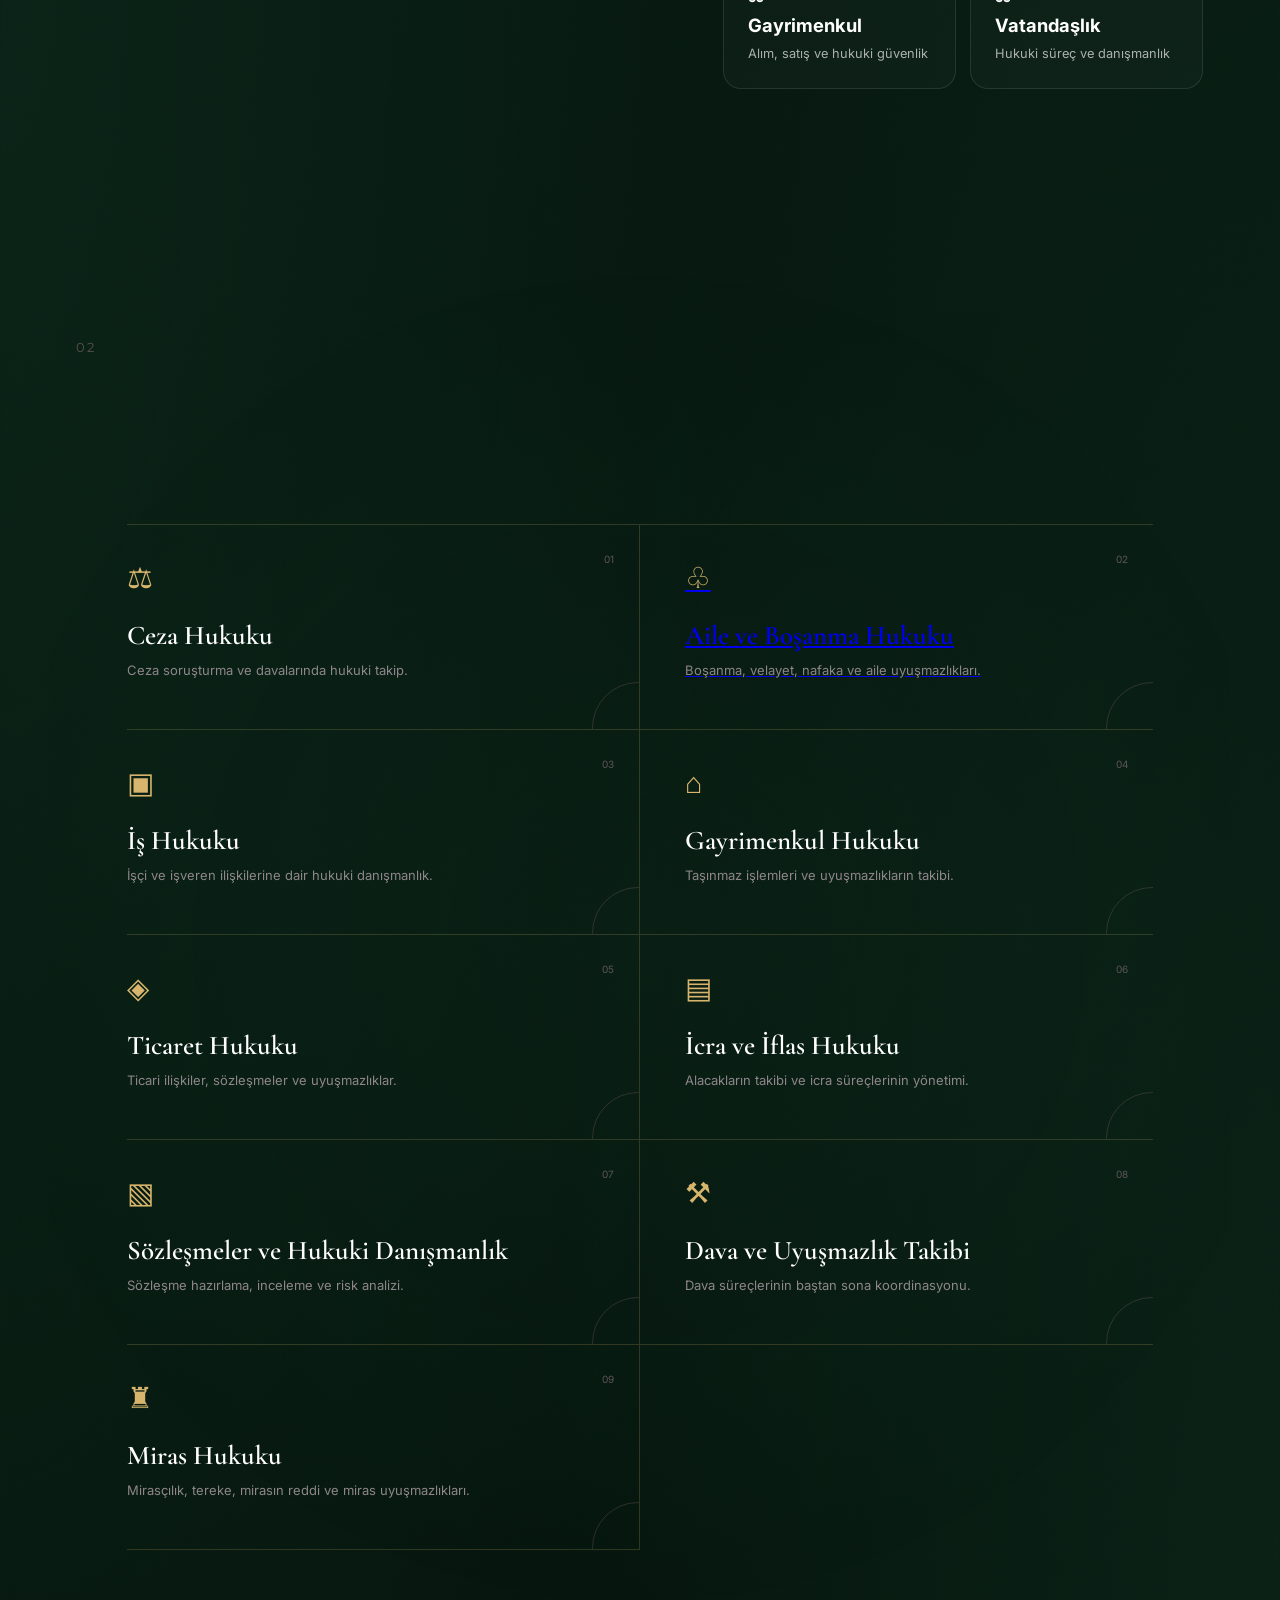
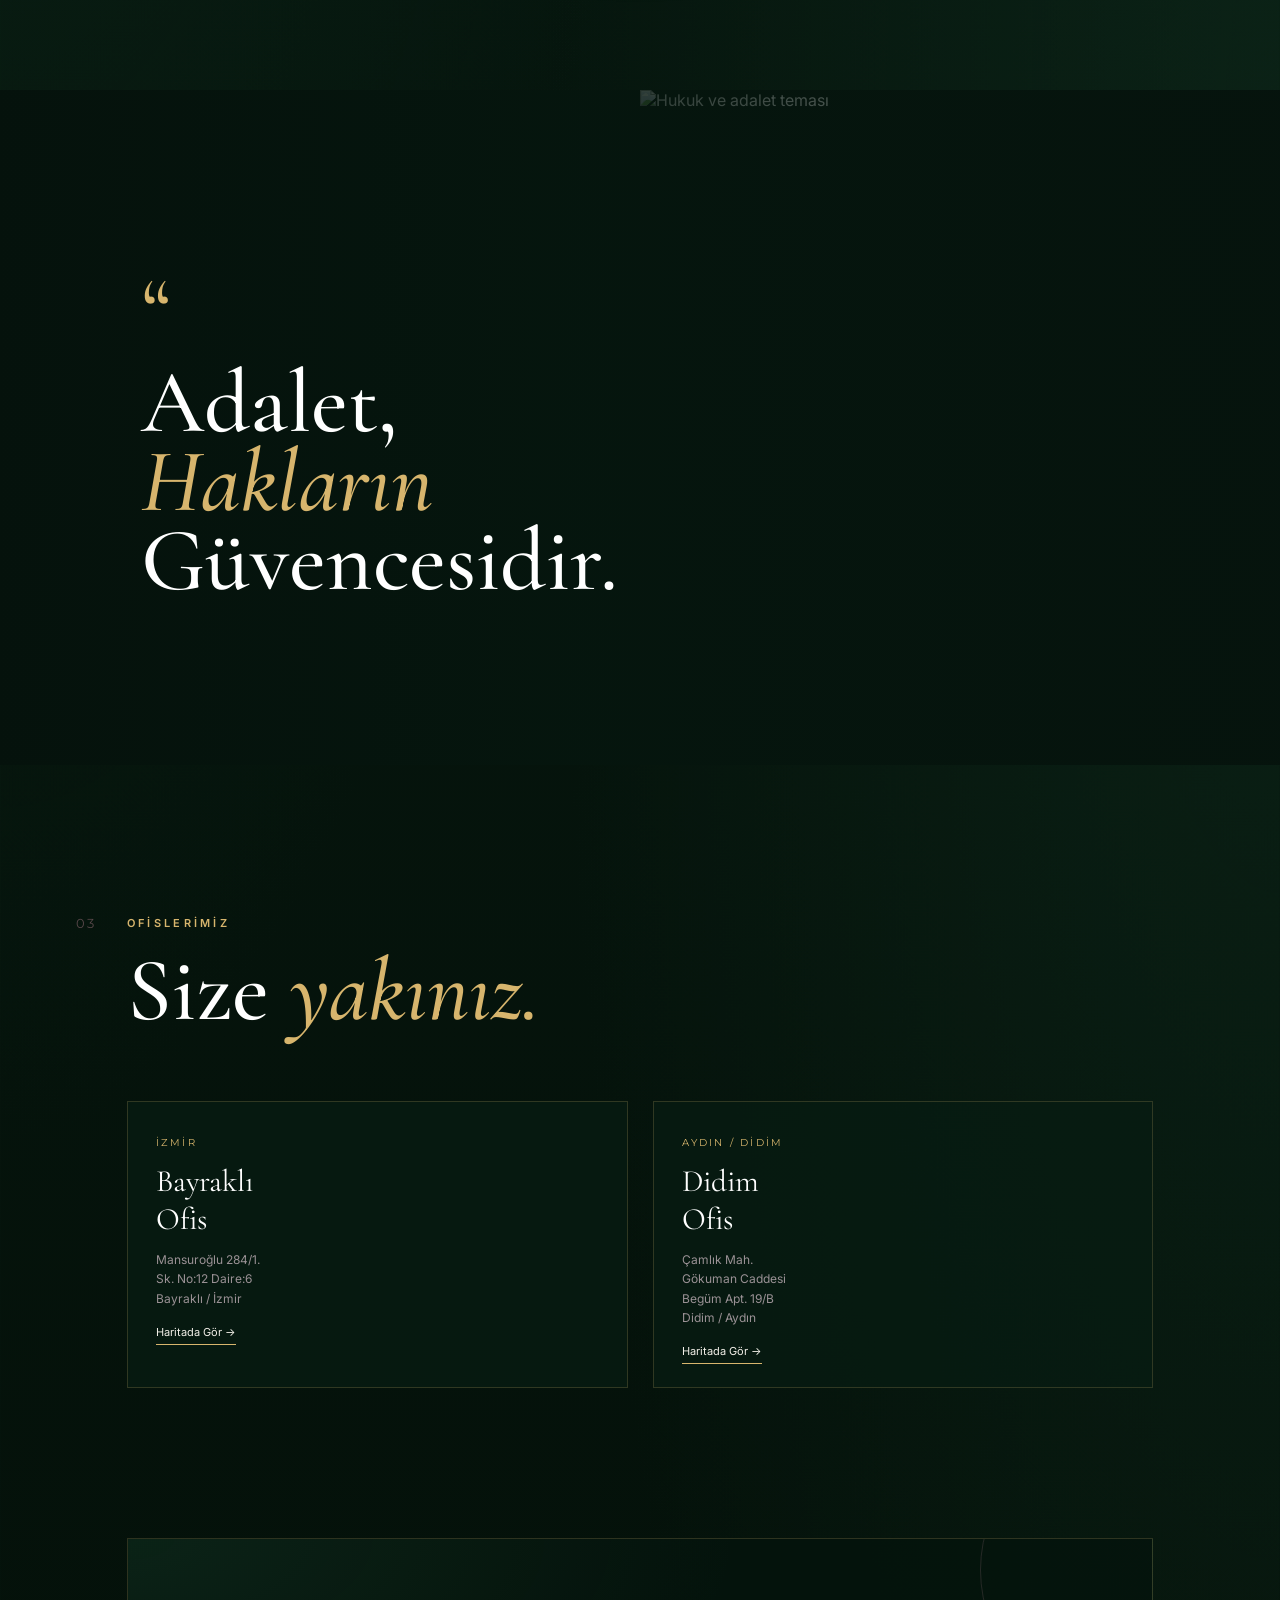
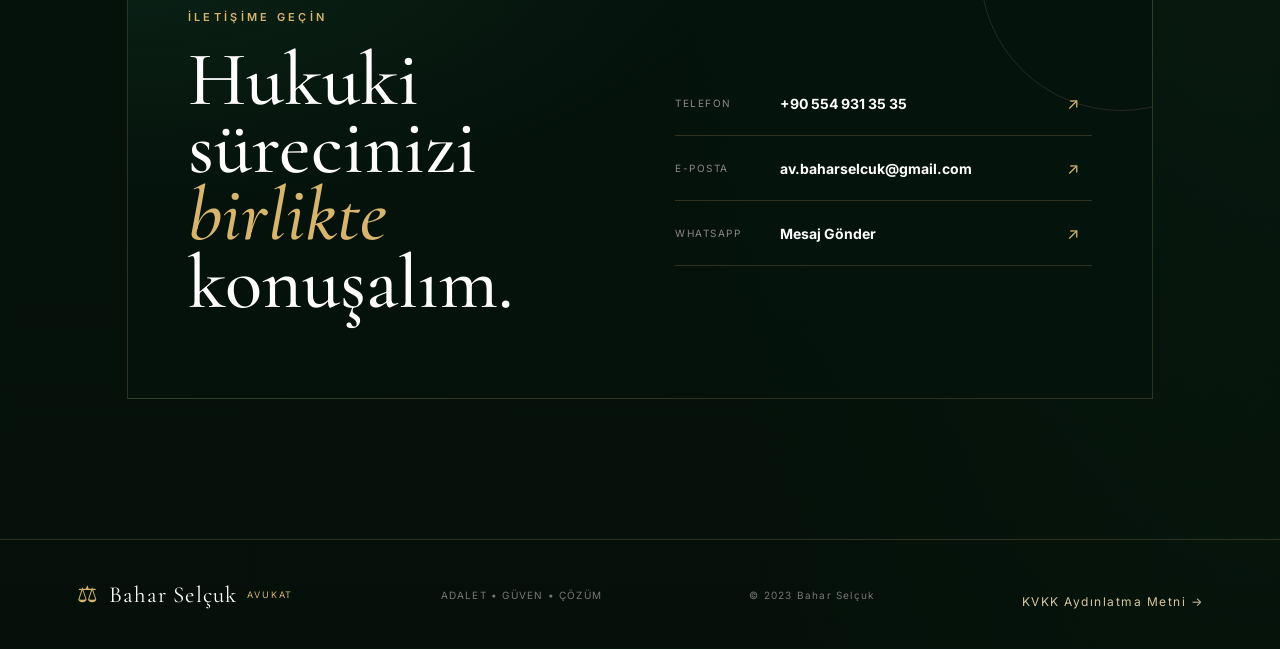
==== commit d3f0a1c5: "Update index.html" ====
--- a/index.html
+++ b/index.html
@@ -255,8 +255,9 @@
   </a>
 </div>
   
-  <script src="script.js"></script>
-  <script src="https://cdn.jsdelivr.net/npm/@supabase/supabase-js@2"></script>
+<script src="script.js"></script>
+
+<script src="https://cdn.jsdelivr.net/npm/@supabase/supabase-js@2"></script>
 <script src="supabase-config.js"></script>
 
 <script>
@@ -269,7 +270,7 @@
 
     const { data, error } = await db
       .from("site_icerigi")
-      .select("avukat_adi,site_basligi,aciklama,uluslararasi")
+      .select("*")
       .limit(1);
 
     if (error) {
@@ -277,94 +278,70 @@
       return;
     }
 
-    if (!data || !data.length) {
-      console.warn("site_icerigi kaydı bulunamadı.");
+    if (!data || data.length === 0) {
+      console.error("Veri bulunamadı.");
       return;
     }
 
     const icerik = data[0];
 
     /* AVUKAT ADI */
-    if (icerik.avukat_adi) {
-      document.querySelectorAll(".preloader-name").forEach(function(el) {
-        el.textContent = icerik.avukat_adi;
-      });
-
-      document.querySelectorAll(".brand span:last-child").forEach(function(el) {
-        el.textContent = icerik.avukat_adi;
-      });
-
-      const heroTitle = document.querySelector(".hero-copy h1");
-
-      if (heroTitle) {
-        const parcalar = icerik.avukat_adi.trim().split(/\s+/);
-
-        if (parcalar.length >= 2) {
-          const soyad = parcalar.pop();
-          const ad = parcalar.join(" ");
-
-          heroTitle.textContent = "";
-
-          const adSpan = document.createTextNode(ad + " ");
-          const soyadEm = document.createElement("em");
-
-          soyadEm.textContent = soyad;
-
-          heroTitle.appendChild(adSpan);
-          heroTitle.appendChild(soyadEm);
-        } else {
-          heroTitle.textContent = icerik.avukat_adi;
-        }
+    document.querySelectorAll(".preloader-name").forEach(function (el) {
+      el.textContent = icerik.avukat_adi;
+    });
+
+    document.querySelectorAll(".brand span:last-child").forEach(function (el) {
+      el.textContent = icerik.avukat_adi;
+    });
+
+    const heroTitle = document.querySelector(".hero-copy h1");
+
+    if (heroTitle && icerik.avukat_adi) {
+      const parcalar = icerik.avukat_adi.trim().split(/\s+/);
+
+      if (parcalar.length >= 2) {
+        const soyad = parcalar.pop();
+        const ad = parcalar.join(" ");
+
+        heroTitle.innerHTML =
+          ad + " <em>" + soyad + "</em>";
+      } else {
+        heroTitle.textContent = icerik.avukat_adi;
       }
-
-      document.querySelectorAll(".footer-brand").forEach(function(el) {
-        const small = el.querySelector("small");
-
-        if (small) {
-          el.childNodes.forEach(function(node) {
-            if (node.nodeType === Node.TEXT_NODE) {
-              node.textContent = " " + icerik.avukat_adi + " ";
-            }
-          });
-        }
-      });
     }
 
     /* SİTE BAŞLIĞI */
     if (icerik.site_basligi) {
       document.title = icerik.site_basligi;
 
-      document.querySelectorAll(".preloader-subtitle").forEach(function(el) {
+      document.querySelectorAll(".preloader-subtitle").forEach(function (el) {
         el.textContent = icerik.site_basligi;
       });
     }
 
     /* AÇIKLAMA */
     if (icerik.aciklama) {
-      const heroDescription = document.querySelector(".hero-copy > p");
-
-      if (heroDescription) {
-        heroDescription.textContent = icerik.aciklama;
+      const aciklama = document.querySelector(".hero-copy > p");
+
+      if (aciklama) {
+        aciklama.textContent = icerik.aciklama;
       }
 
-      const metaDescription =
-        document.querySelector('meta[name="description"]');
-
-      if (metaDescription) {
-        metaDescription.setAttribute(
-          "content",
-          icerik.aciklama
-        );
+      const meta = document.querySelector('meta[name="description"]');
+
+      if (meta) {
+        meta.setAttribute("content", icerik.aciklama);
       }
     }
 
-    /* ULUSLARARASI DANIŞMANLIK */
+    /* ULUSLARARASI */
     if (icerik.uluslararasi) {
-      const internationalSection =
-        document.querySelector(".international-section .international-copy p");
-
-      if (internationalSection) {
-        internationalSection.textContent = icerik.uluslararasi;
+      const international = document.querySelector(
+        ".international-section .international-copy p"
+      );
+
+      if (international) {
+        international.textContent = icerik.uluslararasi;
       }
     }
 
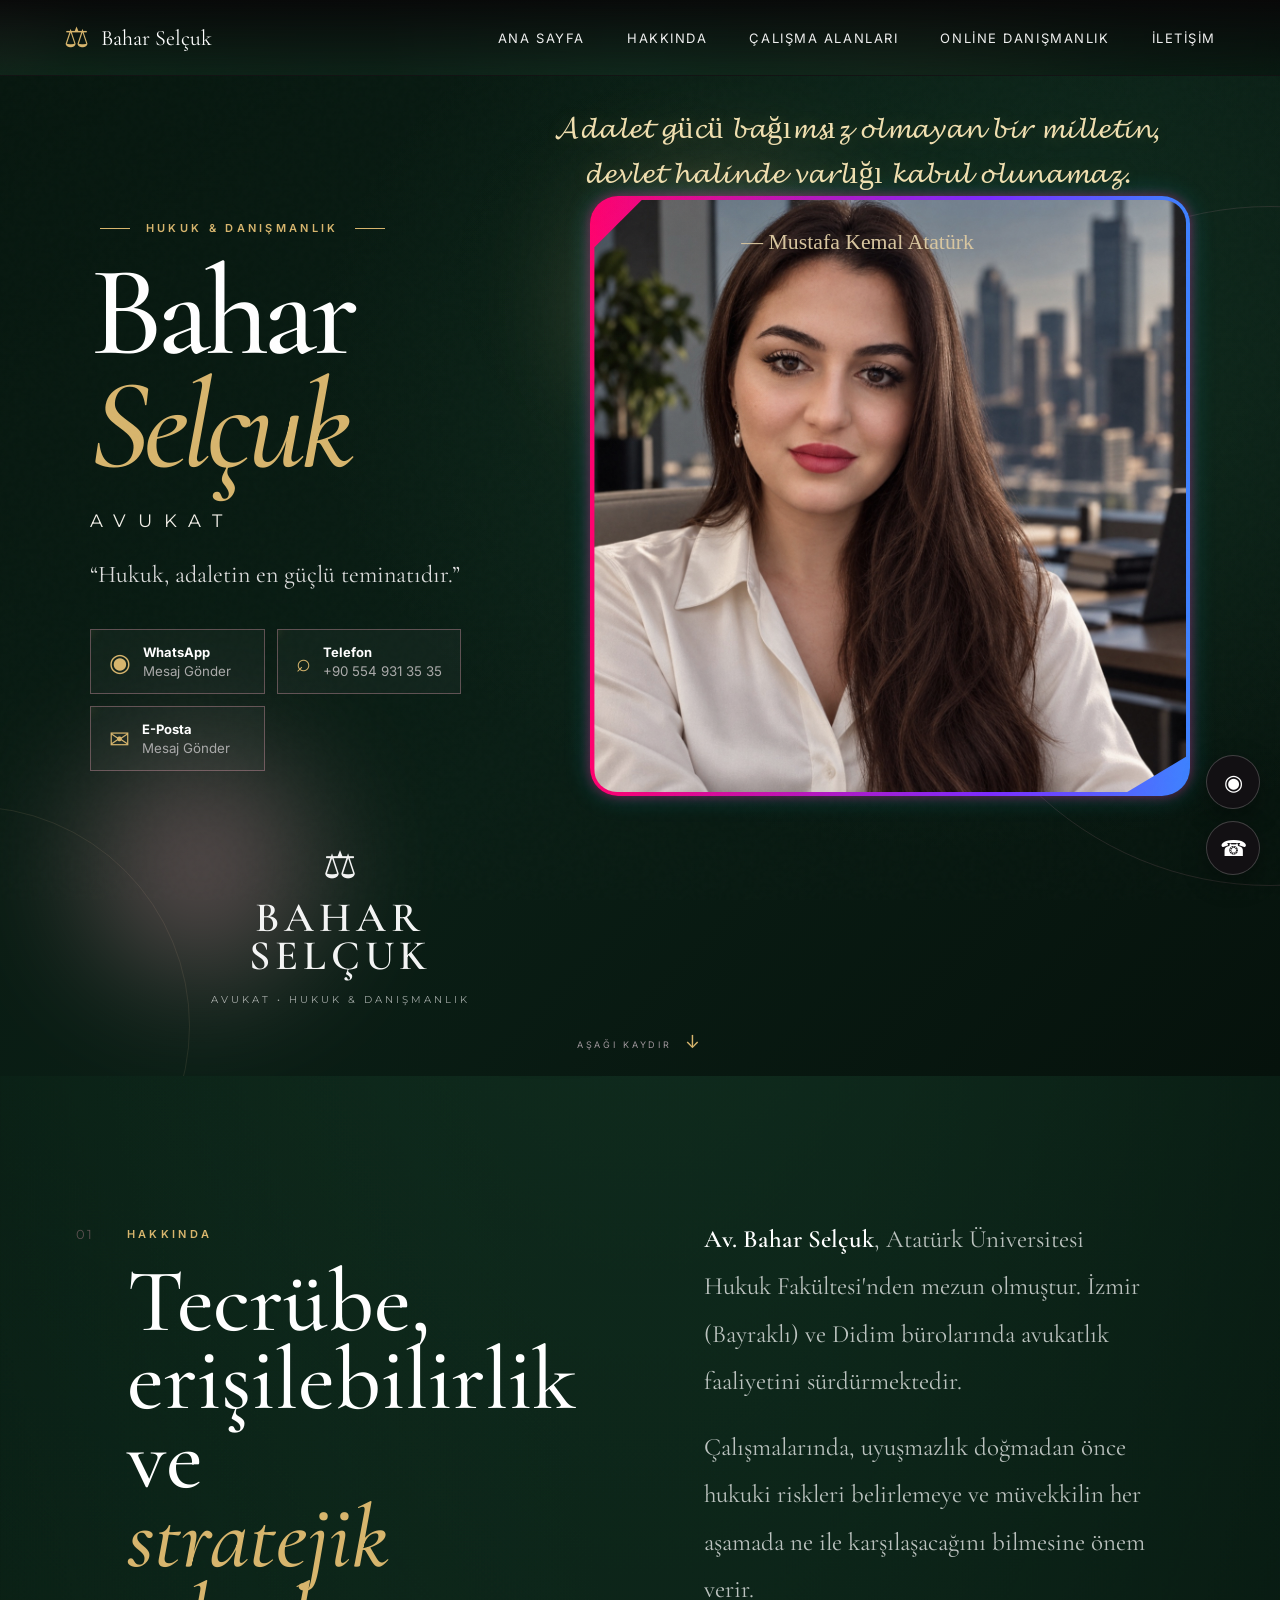
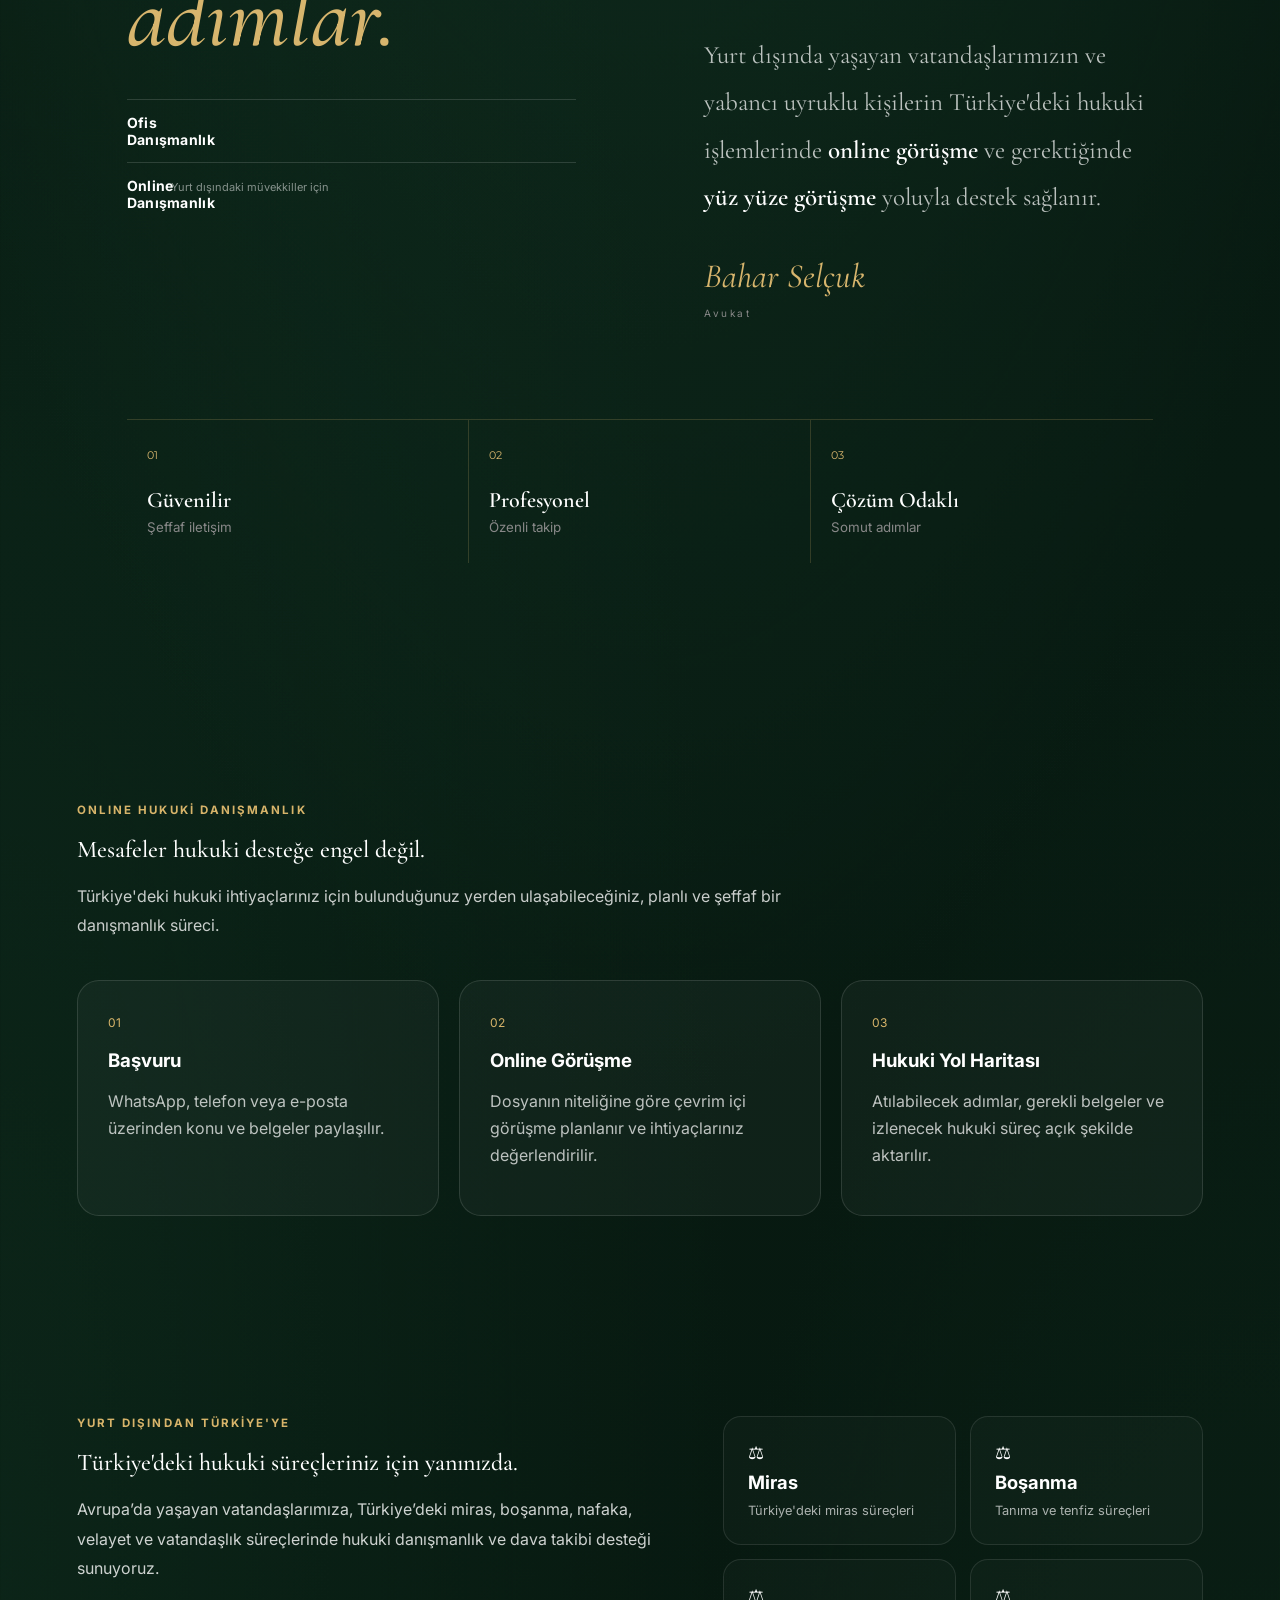
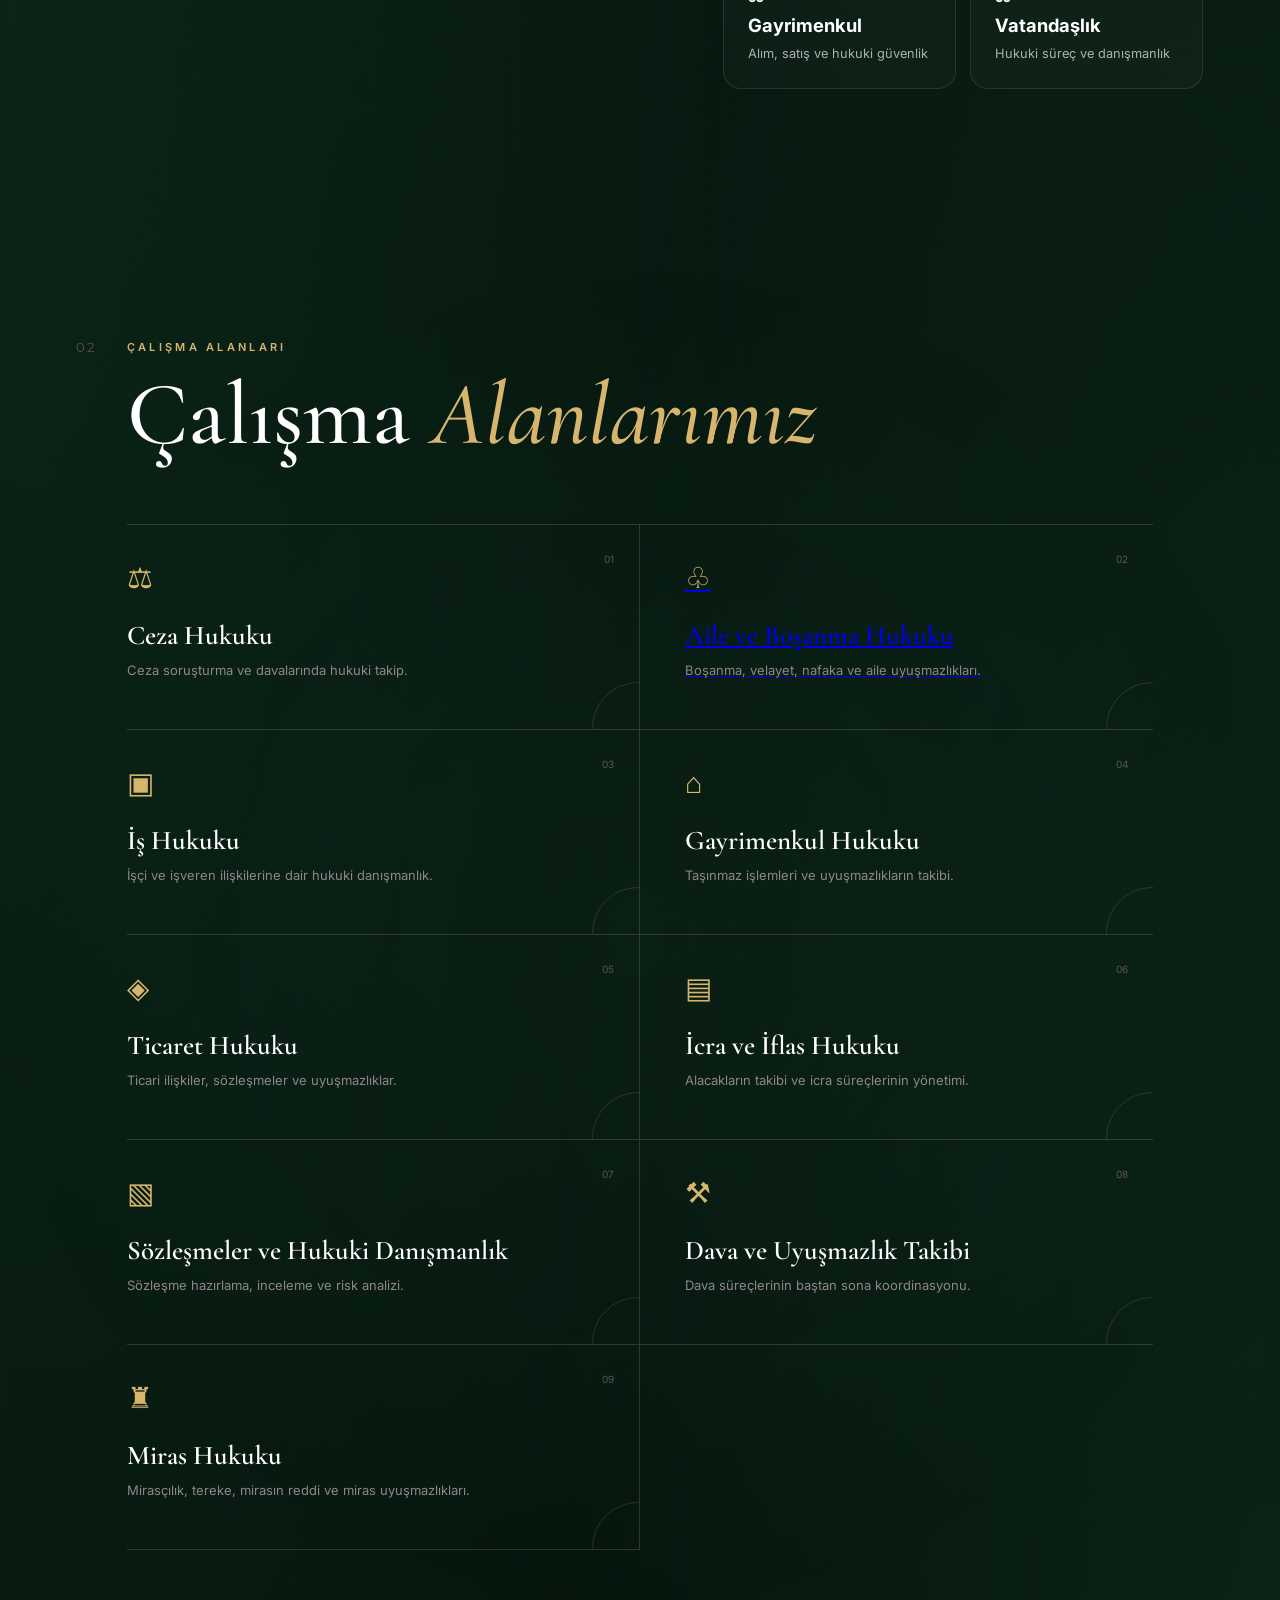
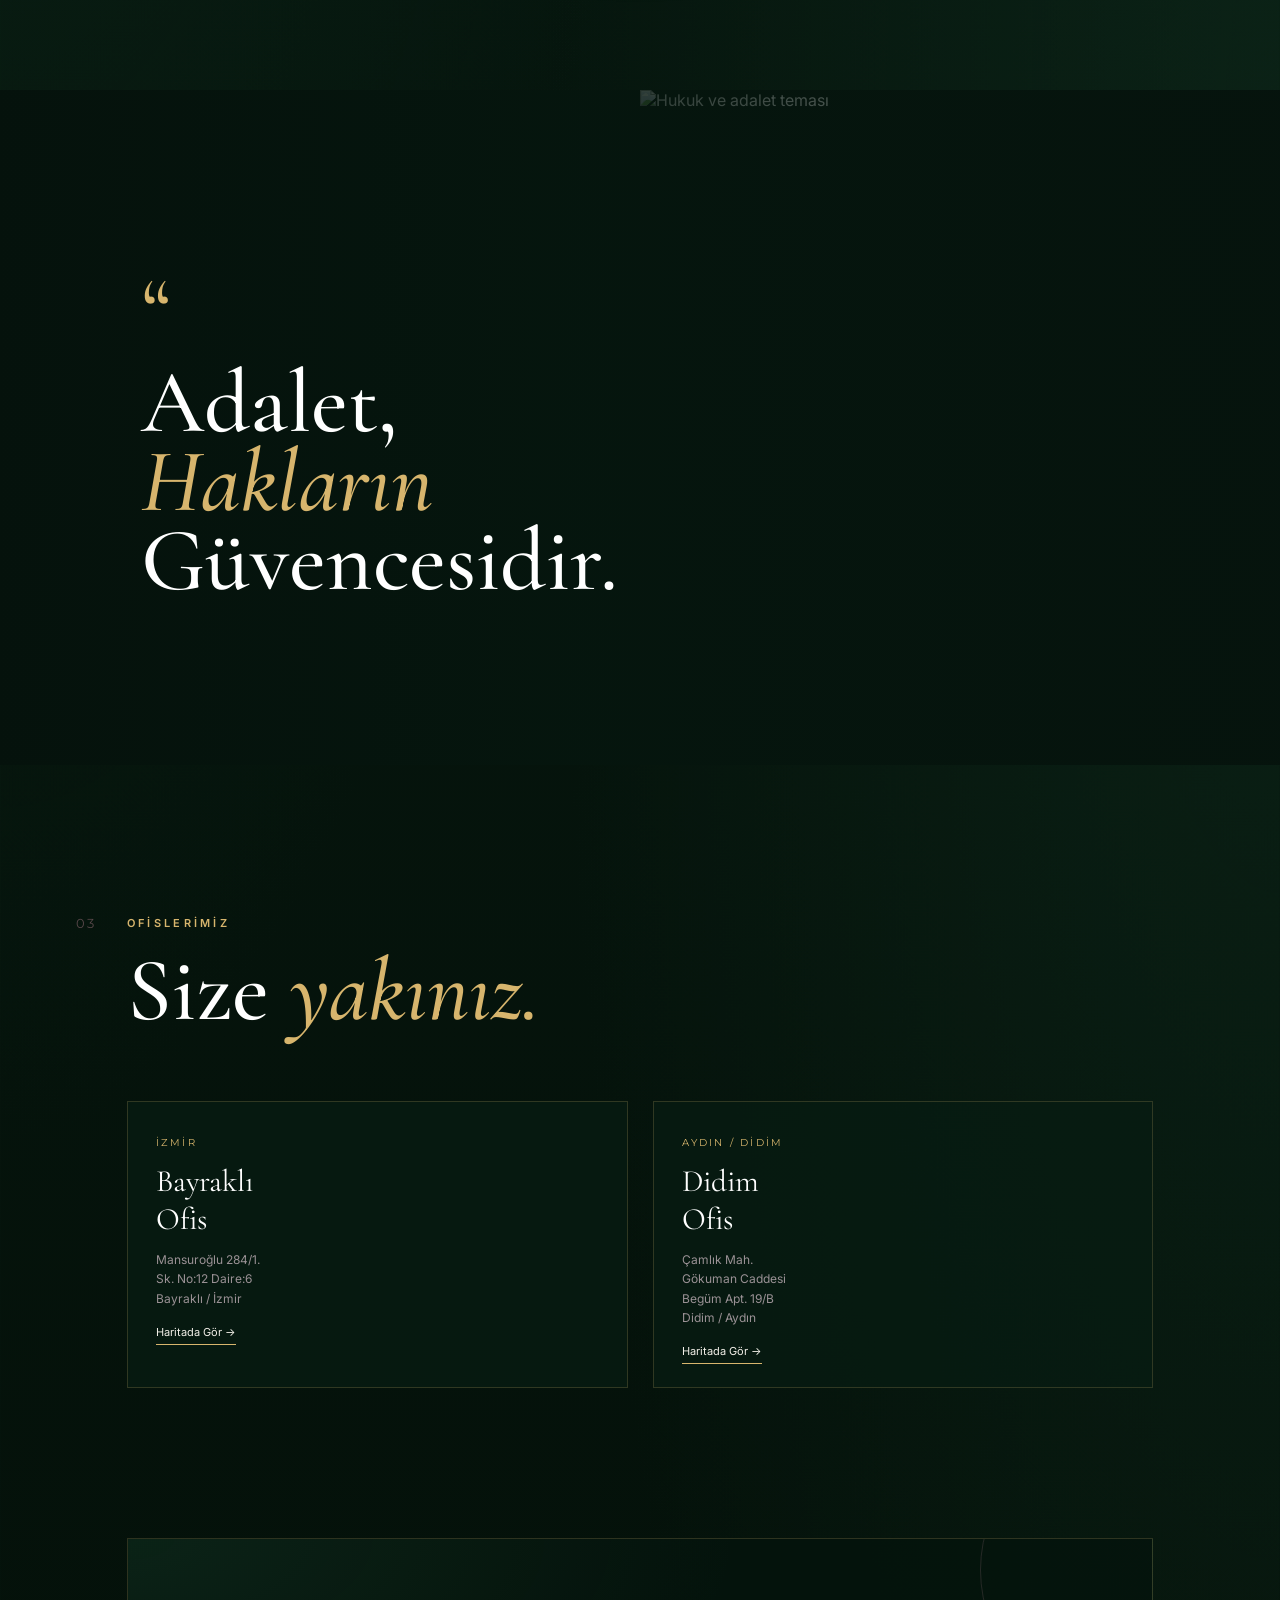
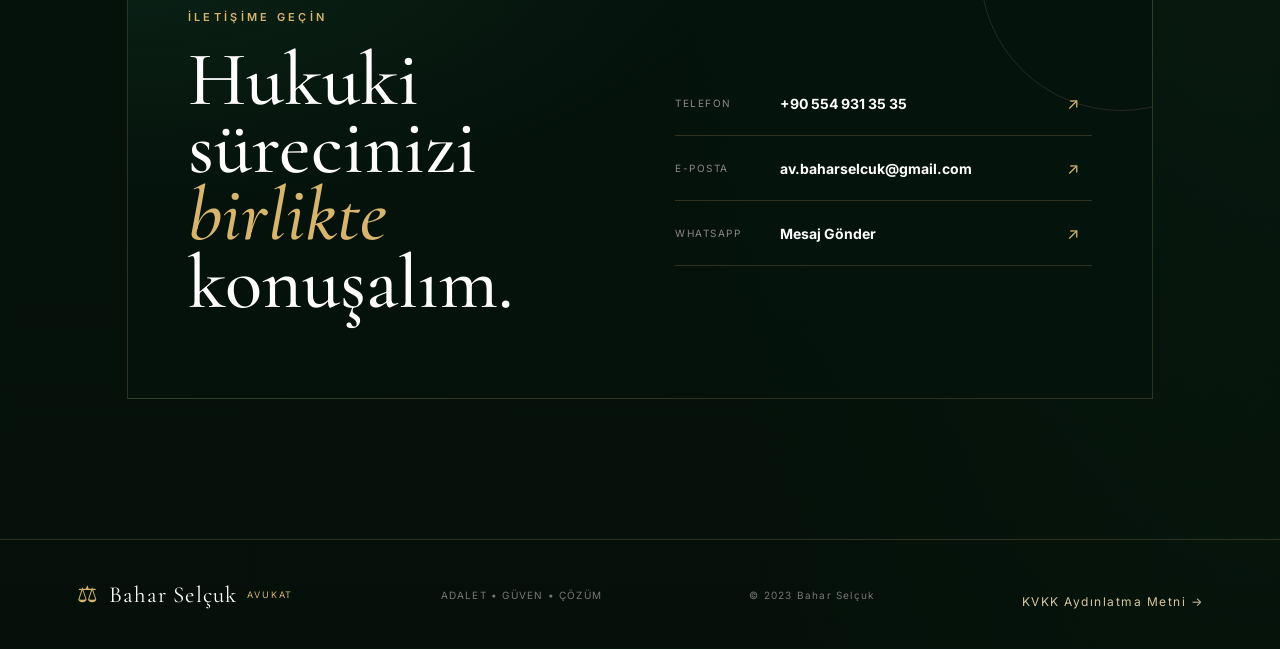
==== commit 1fbf95df: "Update index.html" ====
--- a/index.html
+++ b/index.html
@@ -74,7 +74,21 @@
       <a href="#online">Online Danışmanlık</a><a href="#iletisim">İletişim</a>
     </nav>
   </header>
-
+<!-- ADMIN MENÜSÜ -->
+<div class="admin-menu-panel" id="adminMenuPanel">
+  <div class="admin-menu-title">YÖNETİM</div>
+
+  <a href="admin.html" class="admin-menu-link">
+    <span class="admin-lock">🔒</span>
+
+    <span>
+      <strong>ADMIN ALANI</strong>
+      <small>Yönetici girişi</small>
+    </span>
+
+    <b>→</b>
+  </a>
+</div>
   <main>
     <section class="hero" id="anasayfa">
       <div class="hero-orbit orbit-one"></div>
@@ -350,6 +364,74 @@
   }
 })();
 </script>
-
+<style>
+.admin-menu-panel{
+  position:fixed;
+  top:0;
+  right:0;
+  width:320px;
+  max-width:85%;
+  padding:100px 25px 25px;
+  background:#0d0b0d;
+  border-left:1px solid #ff4444;
+  border-bottom:1px solid #ff4444;
+  box-shadow:0 0 35px rgba(255,0,0,.25);
+  z-index:9998;
+  transform:translateY(-110%);
+  transition:.5s ease;
+}
+
+.admin-menu-panel.open{
+  transform:translateY(0);
+}
+
+.admin-menu-title{
+  color:#d8c6a0;
+  font-family:Montserrat,sans-serif;
+  font-size:11px;
+  letter-spacing:4px;
+  margin-bottom:20px;
+}
+
+.admin-menu-link{
+  display:flex;
+  align-items:center;
+  gap:14px;
+  padding:18px;
+  color:white;
+  text-decoration:none;
+  border:1px solid #ff4444;
+  background:rgba(255,0,0,.08);
+}
+
+.admin-lock{
+  font-size:22px;
+}
+
+.admin-menu-link strong{
+  display:block;
+  color:#ff5555;
+  font-family:Montserrat,sans-serif;
+  font-size:13px;
+}
+
+.admin-menu-link small{
+  display:block;
+  color:#aaa;
+  margin-top:5px;
+}
+
+.admin-menu-link b{
+  margin-left:auto;
+  color:#ff5555;
+  font-size:20px;
+}
+</style>
+
+<script>
+document.querySelector(".menu-toggle").addEventListener("click",function(){
+  document.getElementById("adminMenuPanel").classList.toggle("open");
+});
+</script>
 </body>
 </html>
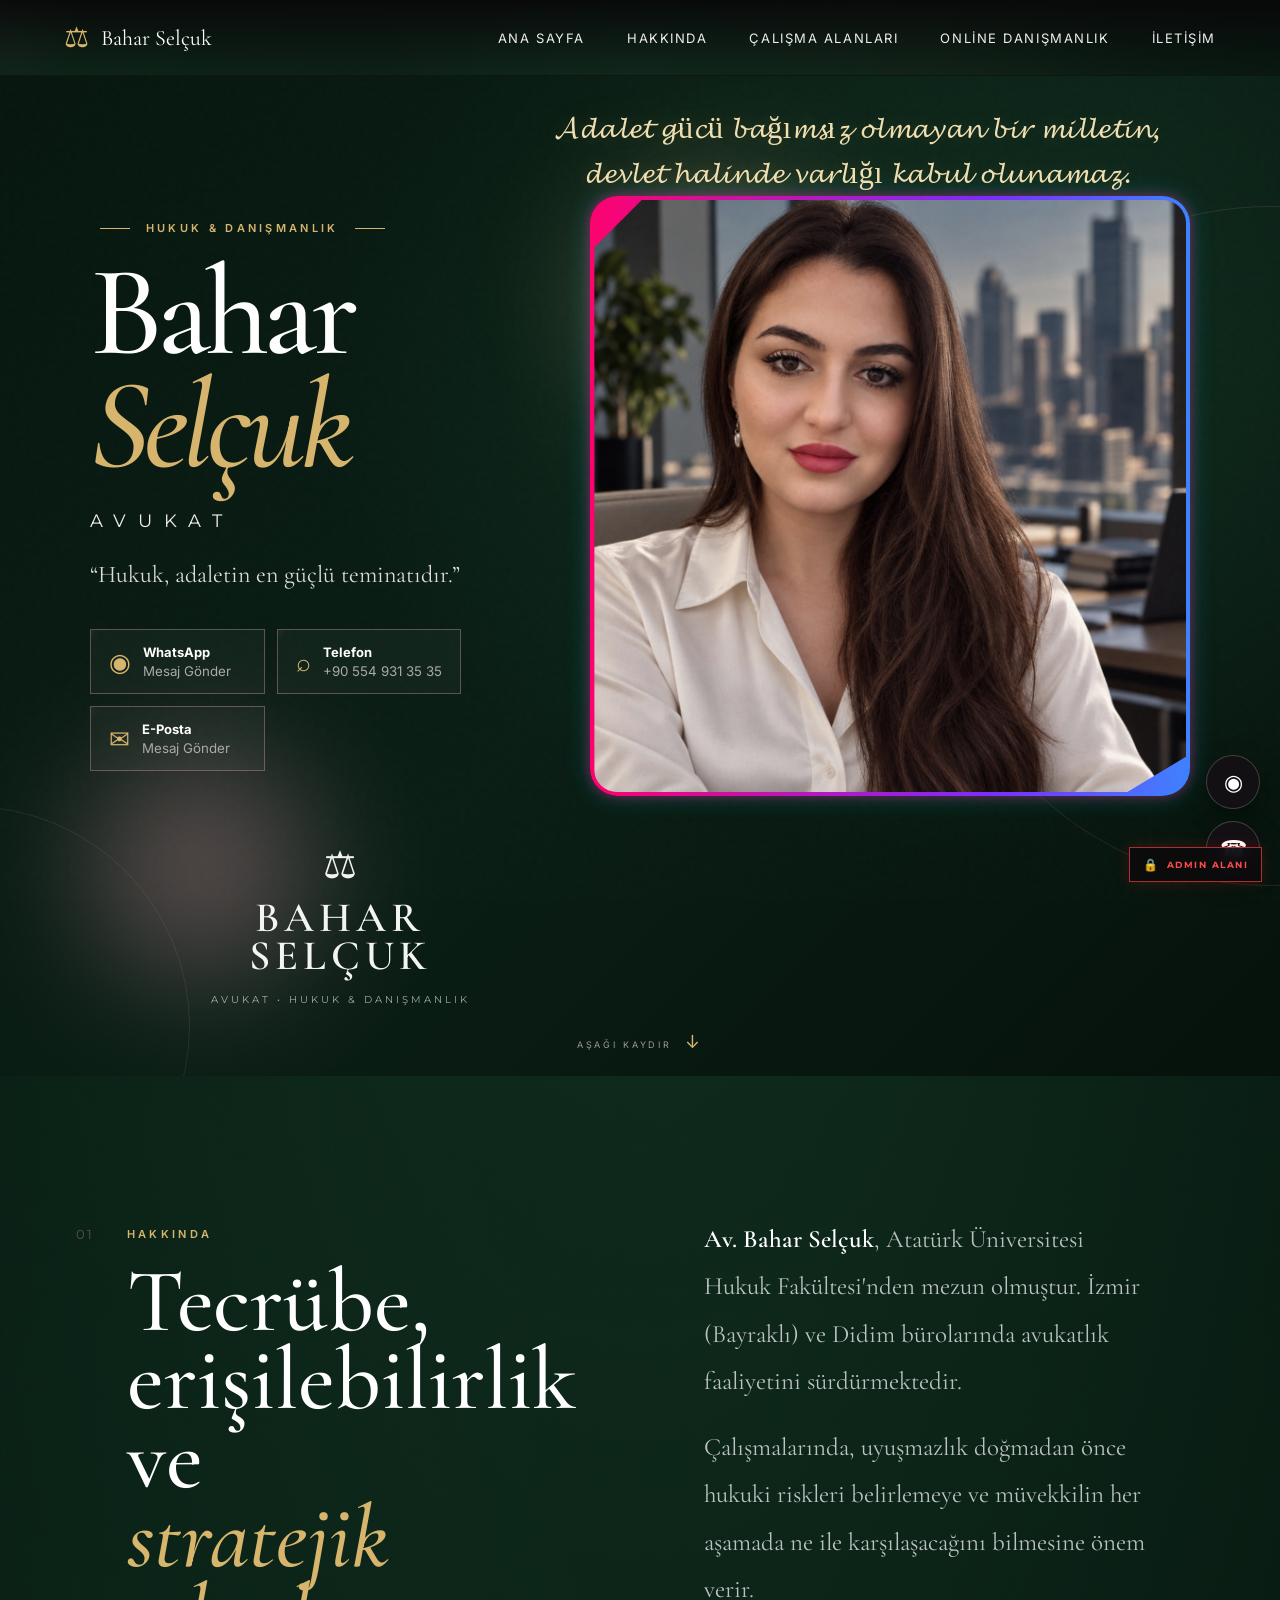
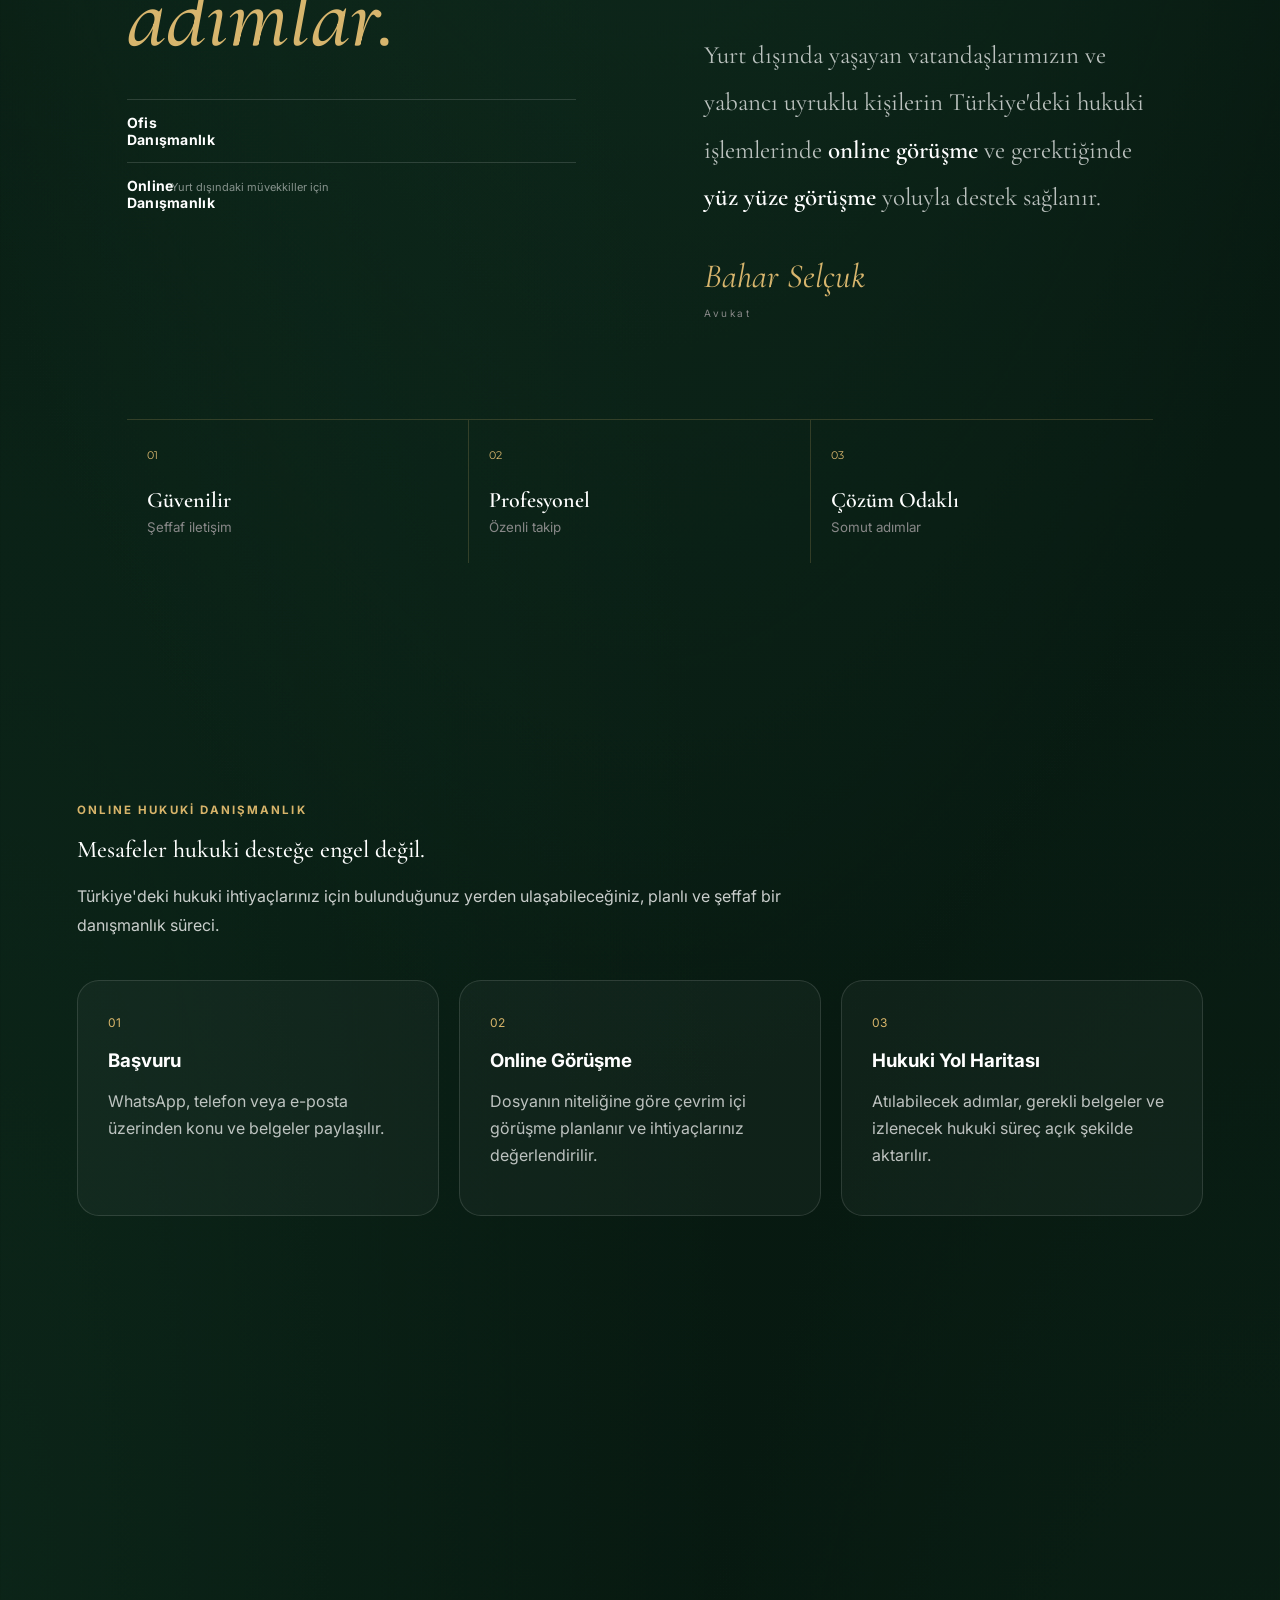
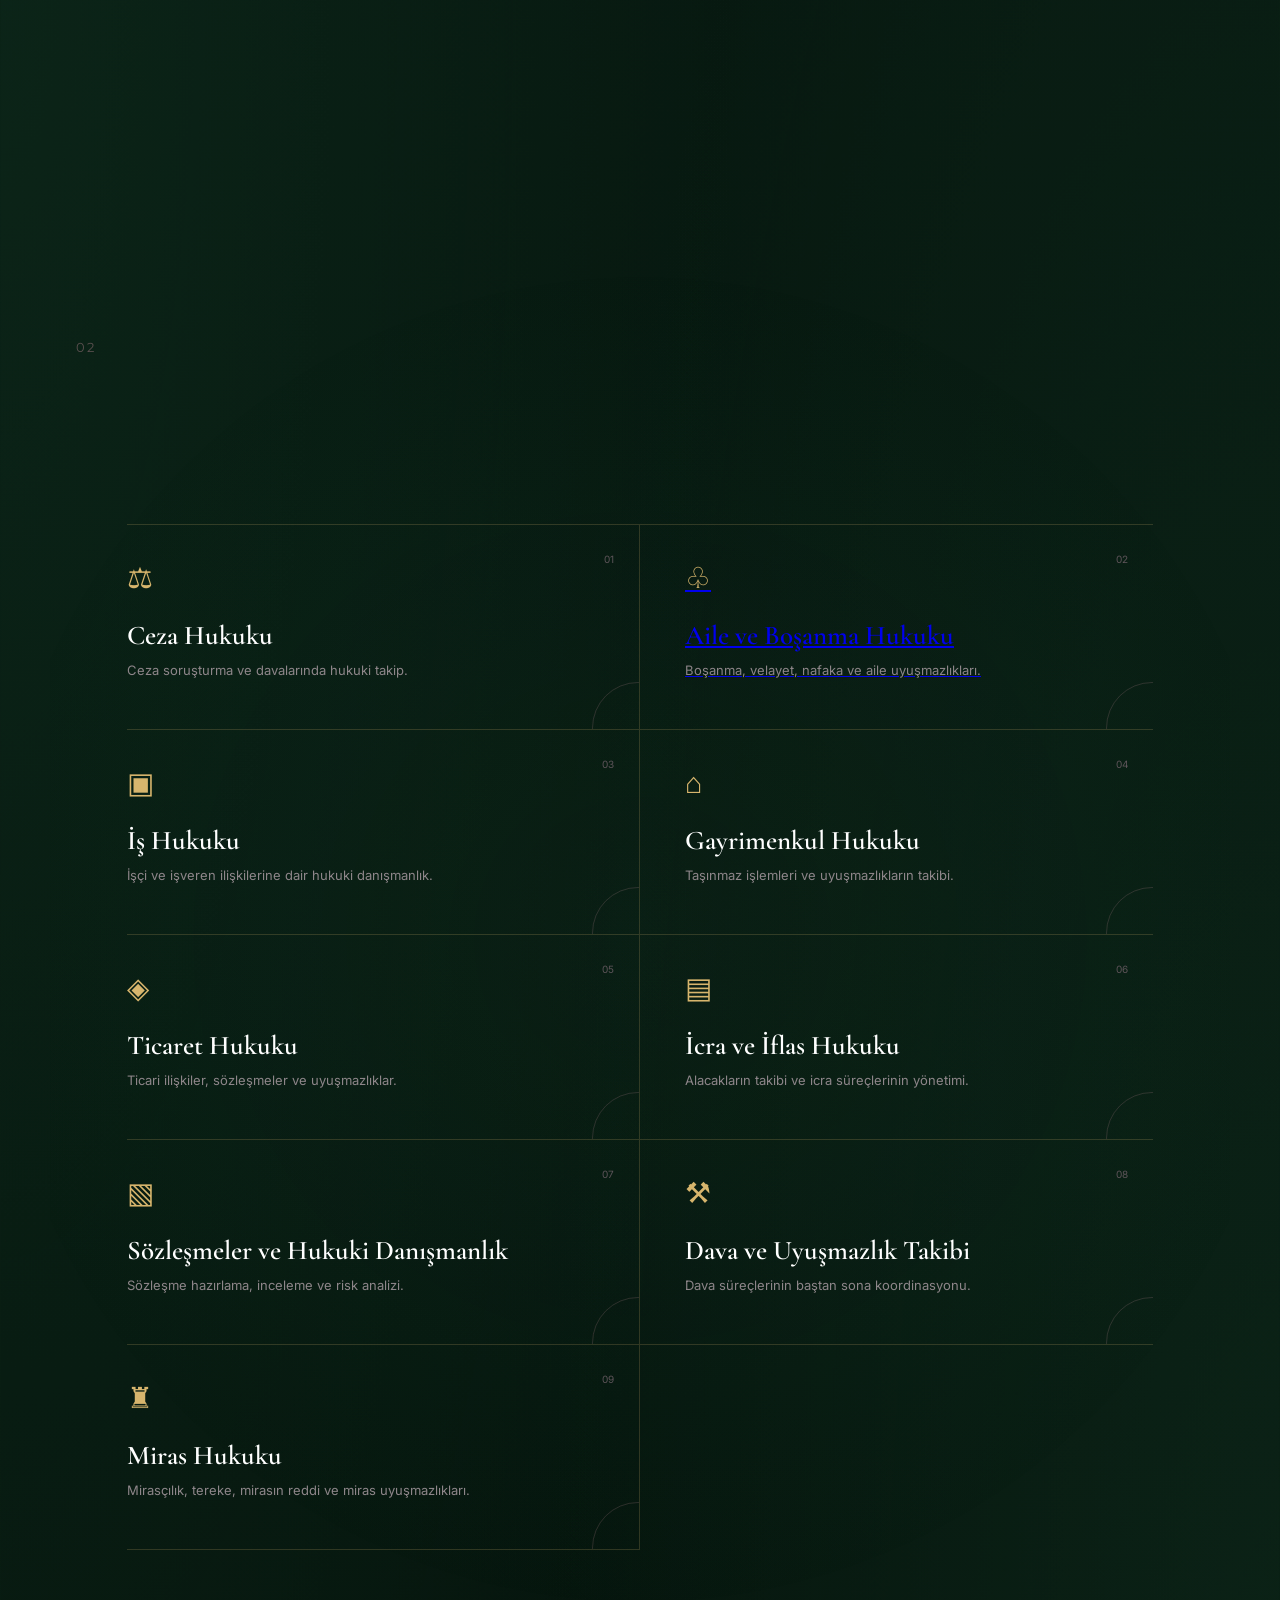
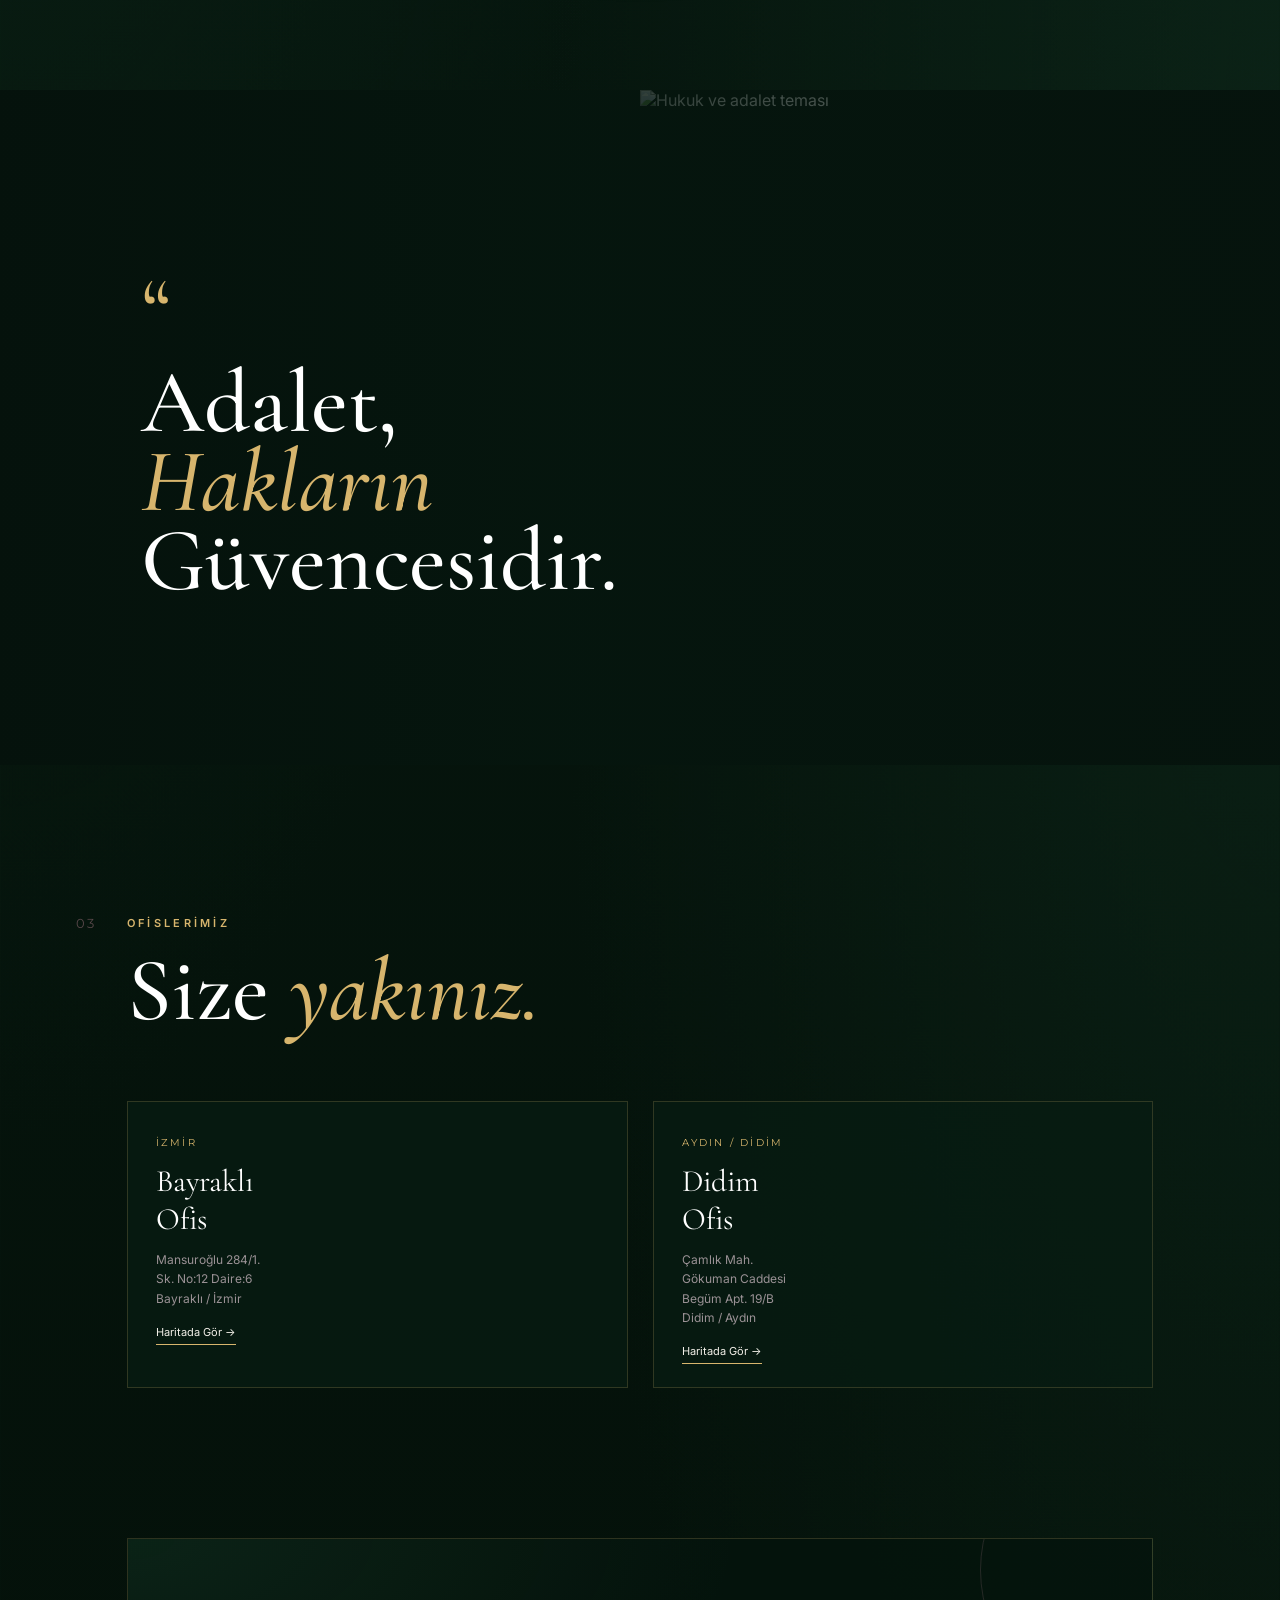
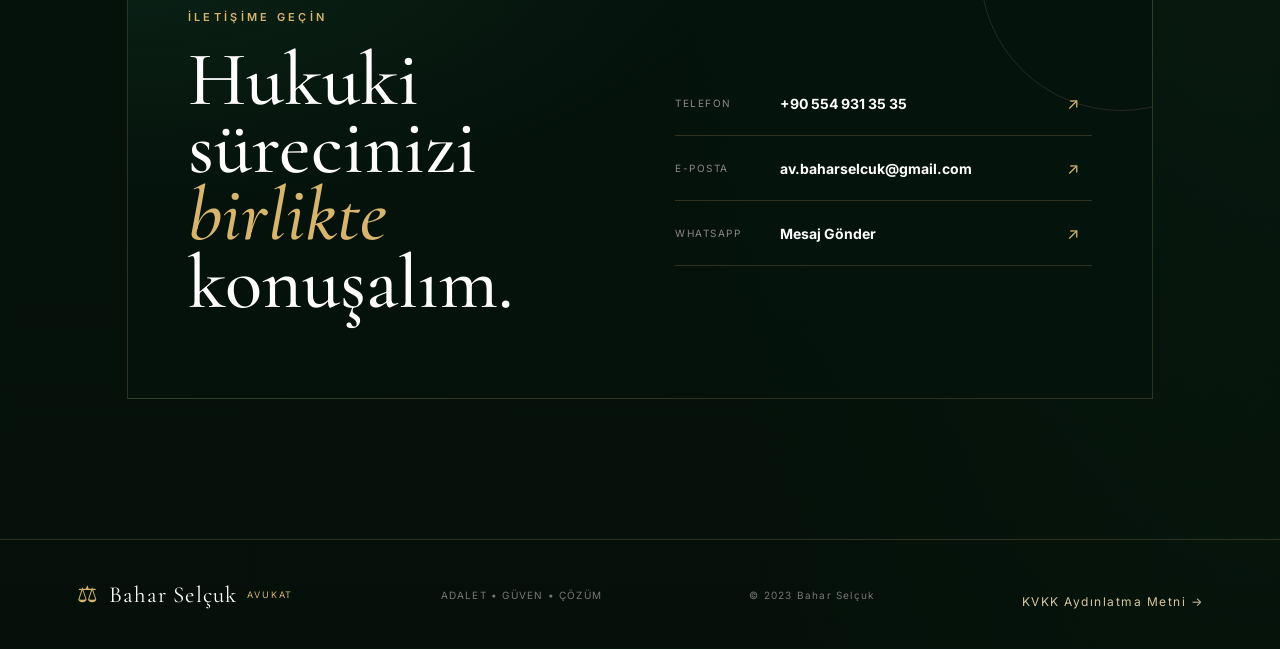
==== commit 15f5ef1c: "Update index.html" ====
--- a/index.html
+++ b/index.html
@@ -74,21 +74,7 @@
       <a href="#online">Online Danışmanlık</a><a href="#iletisim">İletişim</a>
     </nav>
   </header>
-<!-- ADMIN MENÜSÜ -->
-<div class="admin-menu-panel" id="adminMenuPanel">
-  <div class="admin-menu-title">YÖNETİM</div>
-
-  <a href="admin.html" class="admin-menu-link">
-    <span class="admin-lock">🔒</span>
-
-    <span>
-      <strong>ADMIN ALANI</strong>
-      <small>Yönetici girişi</small>
-    </span>
-
-    <b>→</b>
-  </a>
-</div>
+
   <main>
     <section class="hero" id="anasayfa">
       <div class="hero-orbit orbit-one"></div>
@@ -364,74 +350,61 @@
   }
 })();
 </script>
+<!-- SABİT ADMIN ALANI -->
+<a href="admin.html" class="fixed-admin-button">
+  <span>🔒</span> ADMIN ALANI
+</a>
+
 <style>
-.admin-menu-panel{
+.fixed-admin-button{
   position:fixed;
-  top:0;
-  right:0;
-  width:320px;
-  max-width:85%;
-  padding:100px 25px 25px;
-  background:#0d0b0d;
-  border-left:1px solid #ff4444;
-  border-bottom:1px solid #ff4444;
-  box-shadow:0 0 35px rgba(255,0,0,.25);
-  z-index:9998;
-  transform:translateY(-110%);
-  transition:.5s ease;
-}
-
-.admin-menu-panel.open{
-  transform:translateY(0);
-}
-
-.admin-menu-title{
-  color:#d8c6a0;
-  font-family:Montserrat,sans-serif;
-  font-size:11px;
-  letter-spacing:4px;
-  margin-bottom:20px;
-}
-
-.admin-menu-link{
+  right:18px;
+  bottom:18px;
+  z-index:9999;
+
   display:flex;
   align-items:center;
-  gap:14px;
-  padding:18px;
-  color:white;
+  gap:7px;
+
+  padding:9px 13px;
+
+  color:#ff4b4b;
   text-decoration:none;
-  border:1px solid #ff4444;
-  background:rgba(255,0,0,.08);
-}
-
-.admin-lock{
-  font-size:22px;
-}
-
-.admin-menu-link strong{
-  display:block;
-  color:#ff5555;
-  font-family:Montserrat,sans-serif;
-  font-size:13px;
-}
-
-.admin-menu-link small{
-  display:block;
-  color:#aaa;
-  margin-top:5px;
-}
-
-.admin-menu-link b{
-  margin-left:auto;
-  color:#ff5555;
-  font-size:20px;
+
+  font-family:'Montserrat',sans-serif;
+  font-size:9px;
+  font-weight:700;
+  letter-spacing:1.5px;
+
+  border:1px solid rgba(255,70,70,.65);
+  background:rgba(13,11,13,.90);
+
+  box-shadow:0 0 15px rgba(255,40,40,.18);
+
+  backdrop-filter:blur(8px);
+
+  transition:.3s ease;
+}
+
+.fixed-admin-button:hover{
+  color:#fff;
+  border-color:#ff4444;
+  background:rgba(255,40,40,.12);
+  box-shadow:0 0 25px rgba(255,40,40,.4);
+}
+
+.fixed-admin-button span{
+  font-size:12px;
+}
+
+@media(max-width:600px){
+  .fixed-admin-button{
+    right:12px;
+    bottom:12px;
+    padding:8px 11px;
+    font-size:8px;
+  }
 }
 </style>
-
-<script>
-document.querySelector(".menu-toggle").addEventListener("click",function(){
-  document.getElementById("adminMenuPanel").classList.toggle("open");
-});
-</script>
 </body>
 </html>
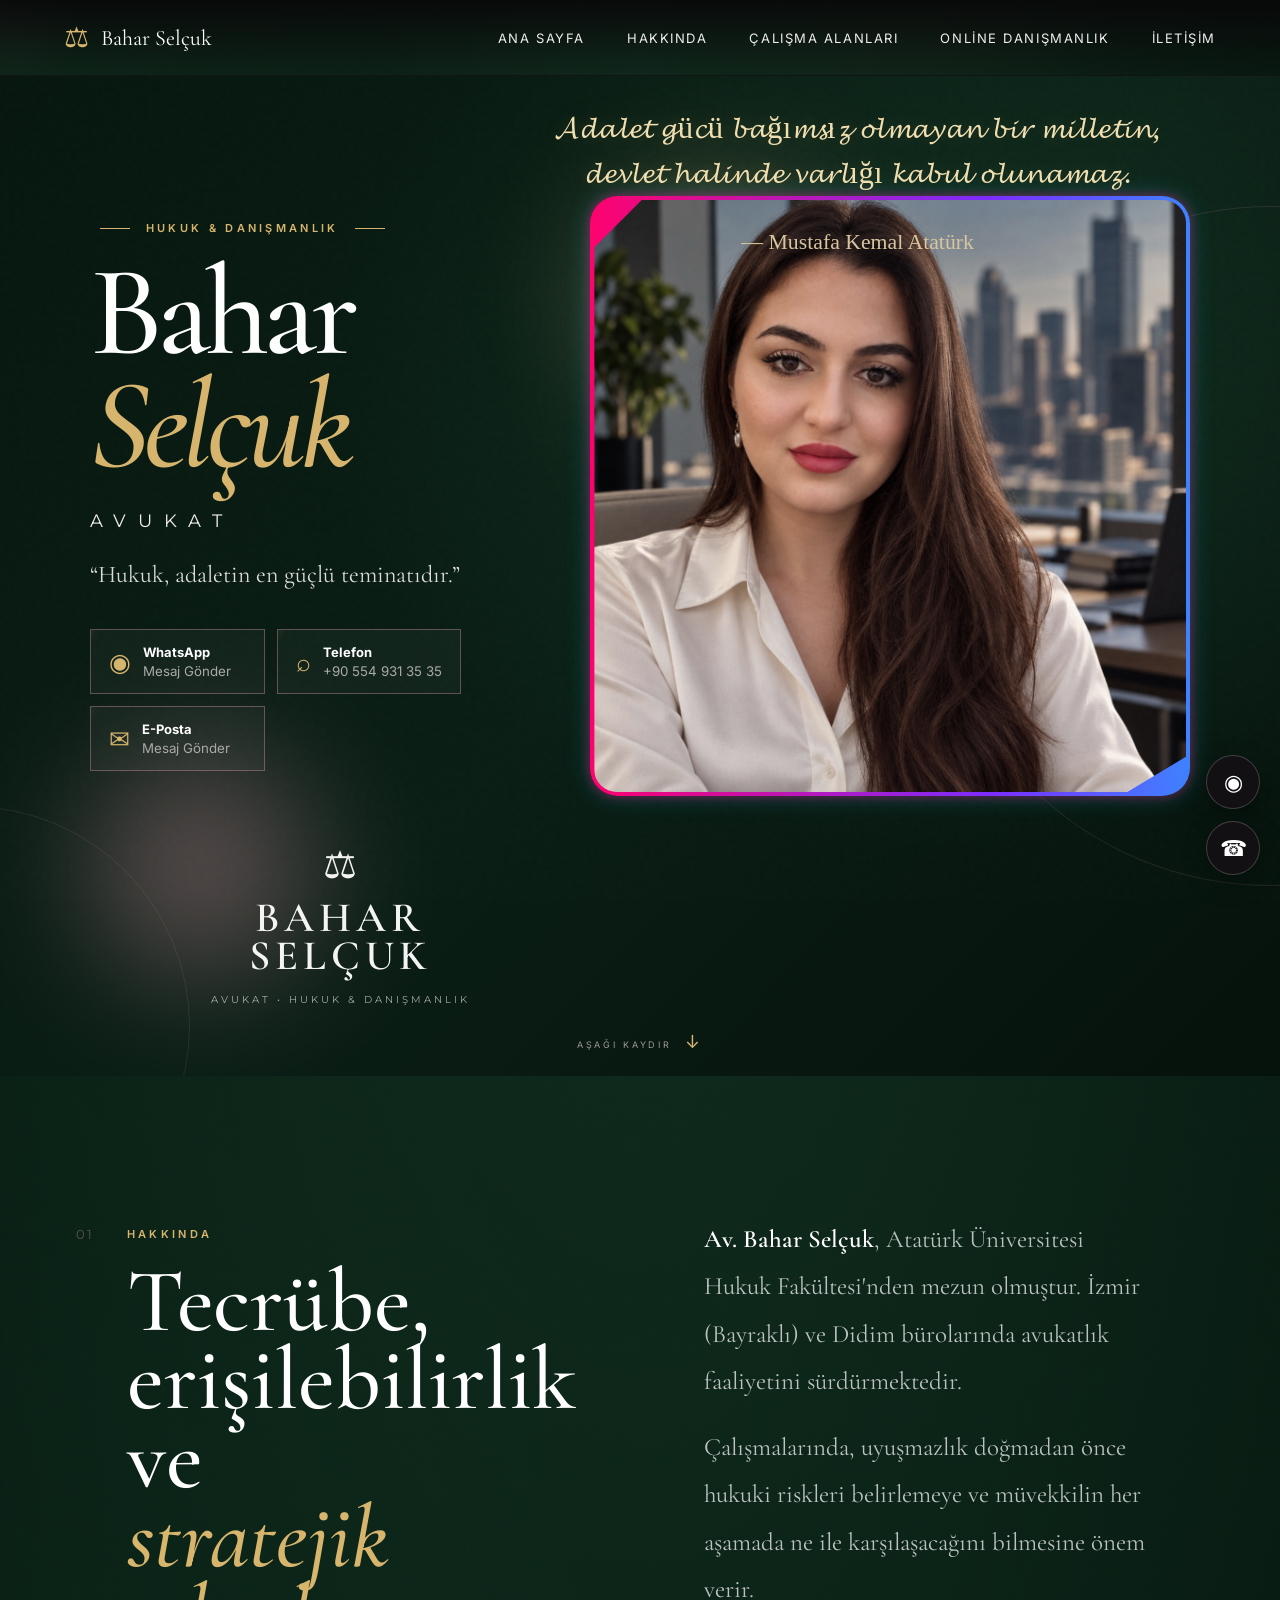
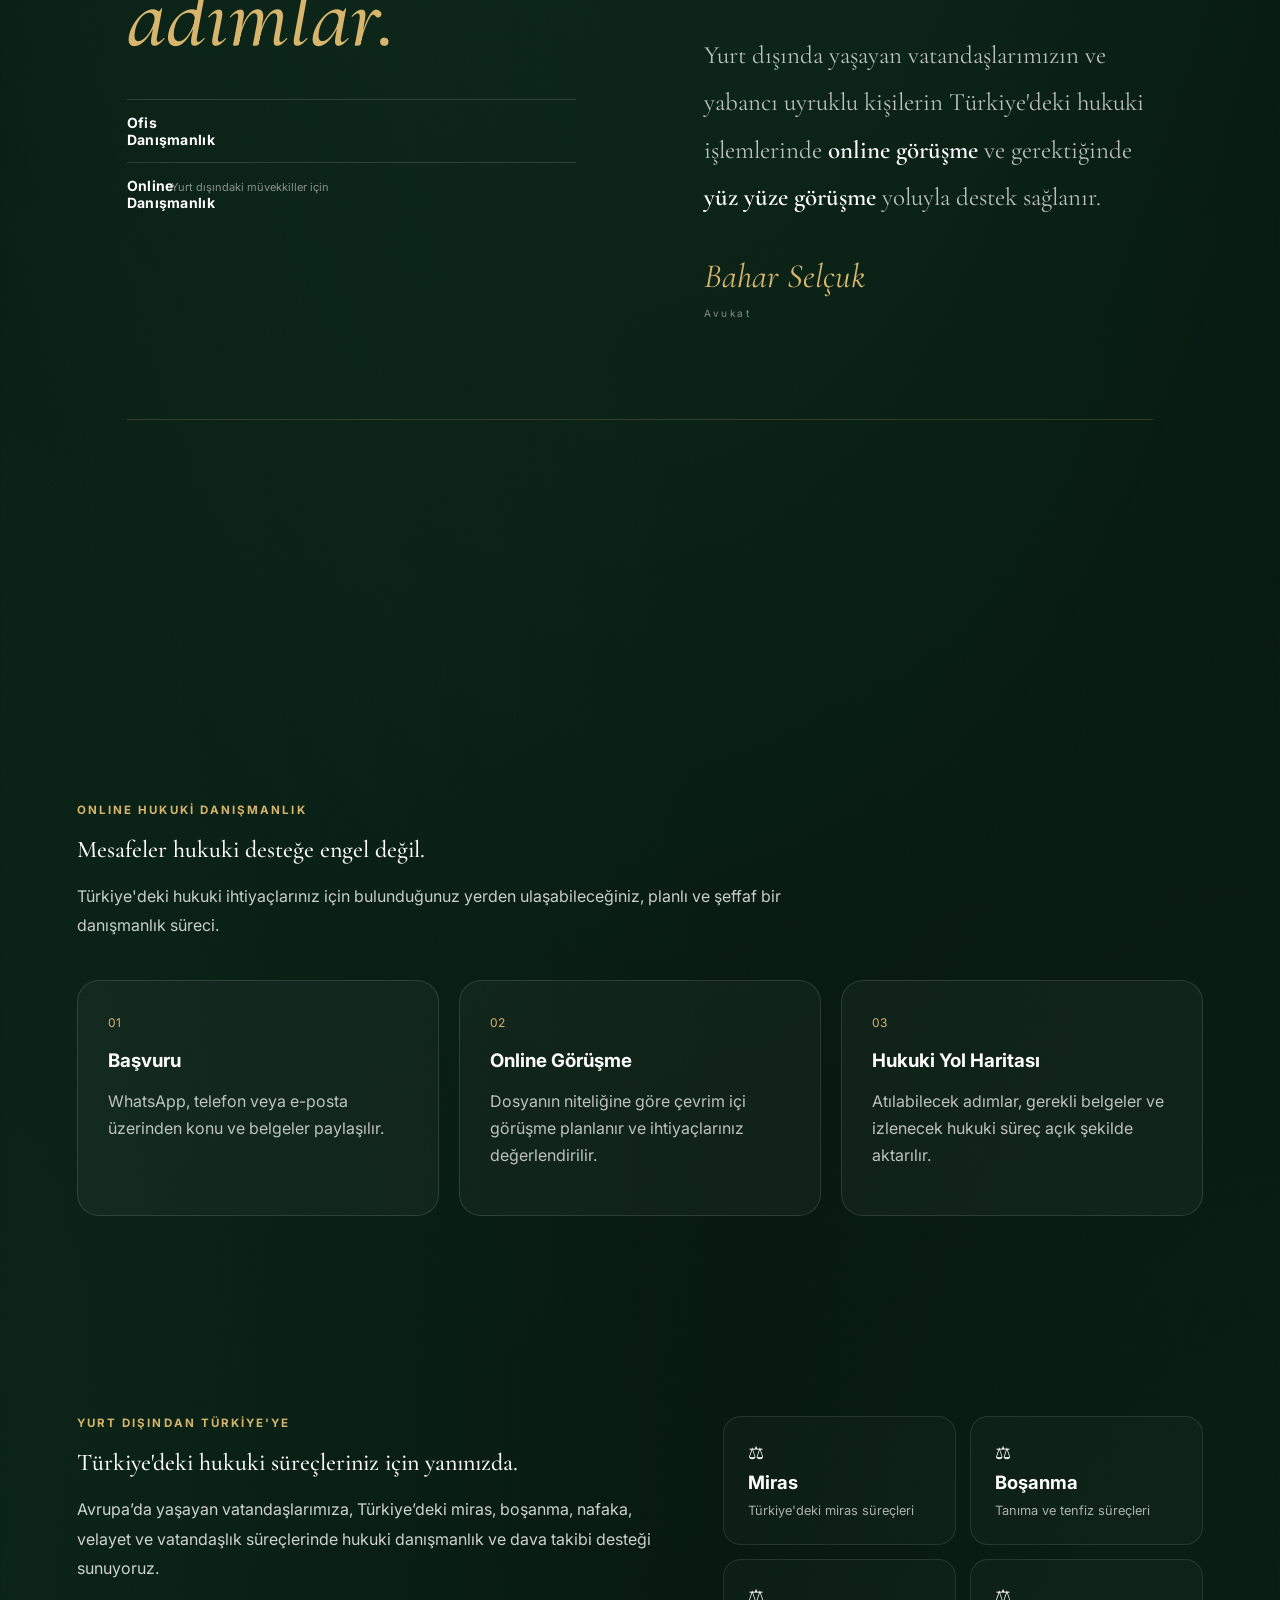
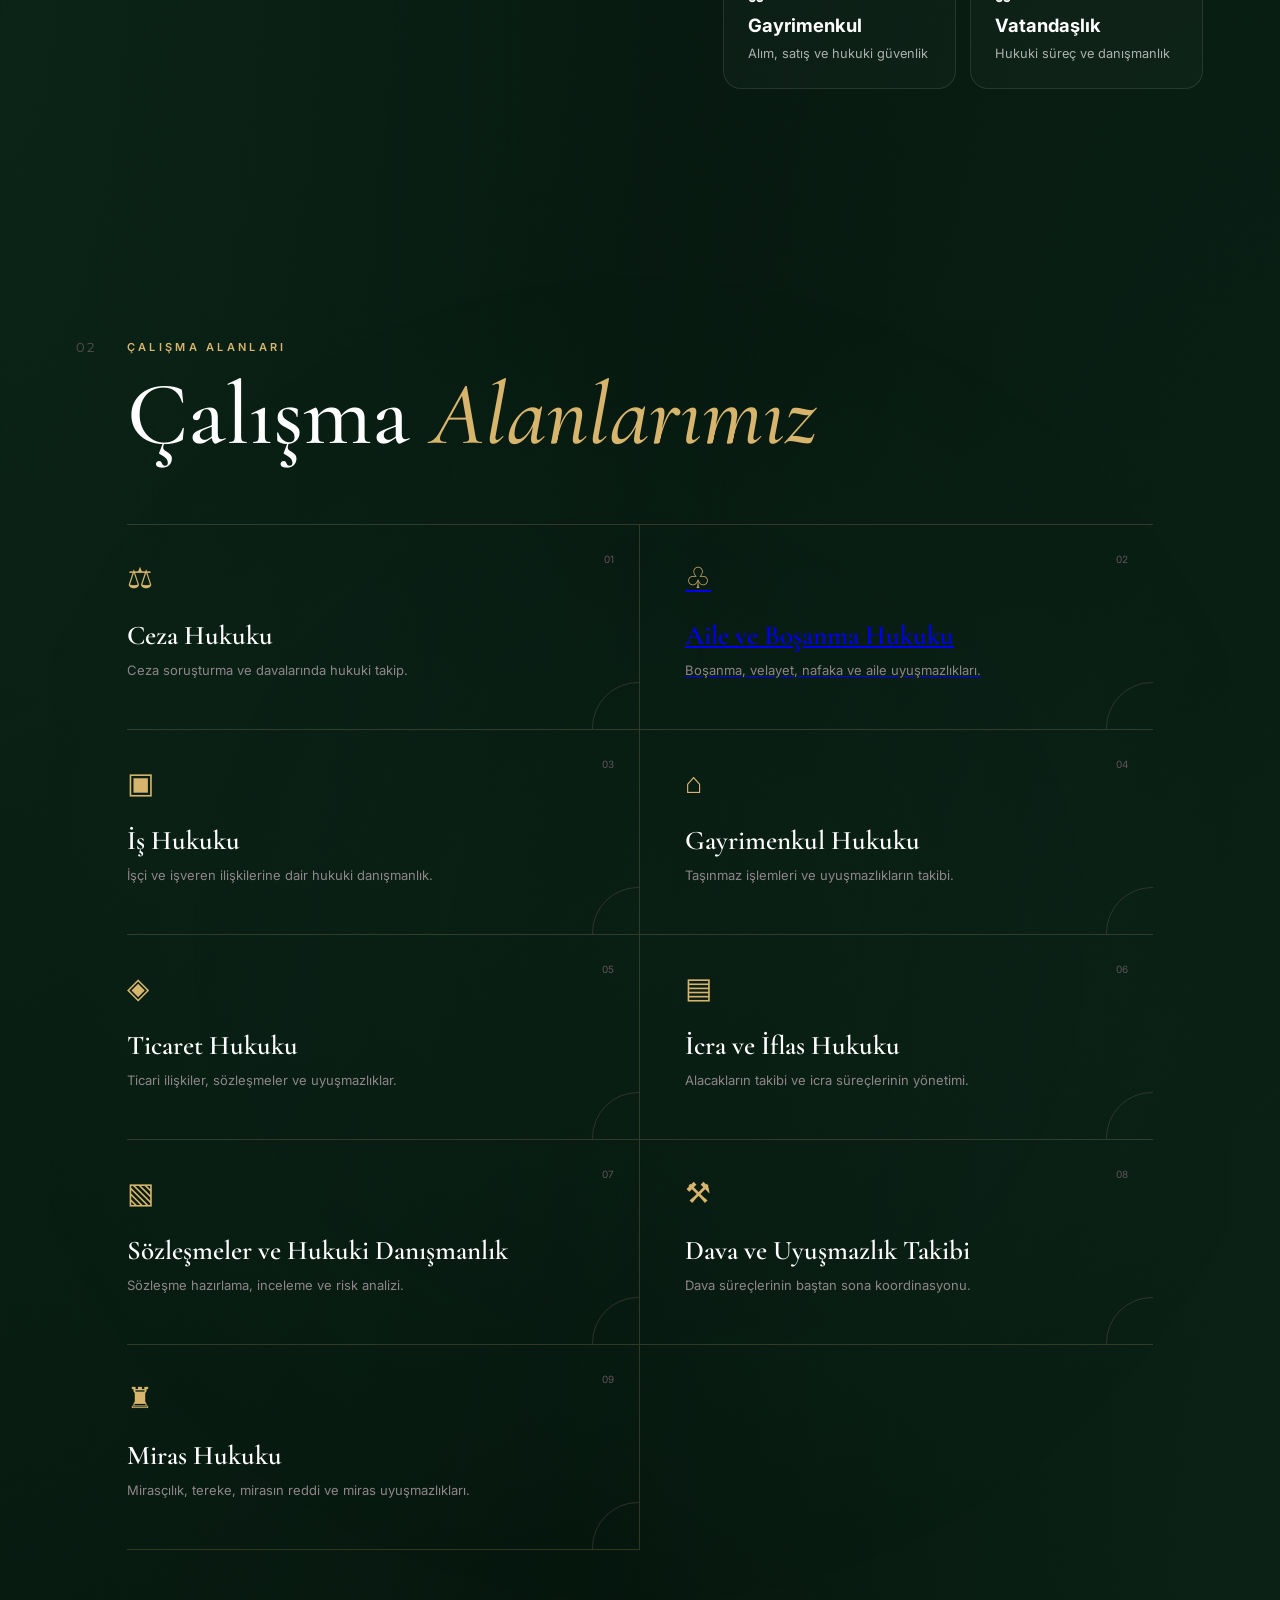
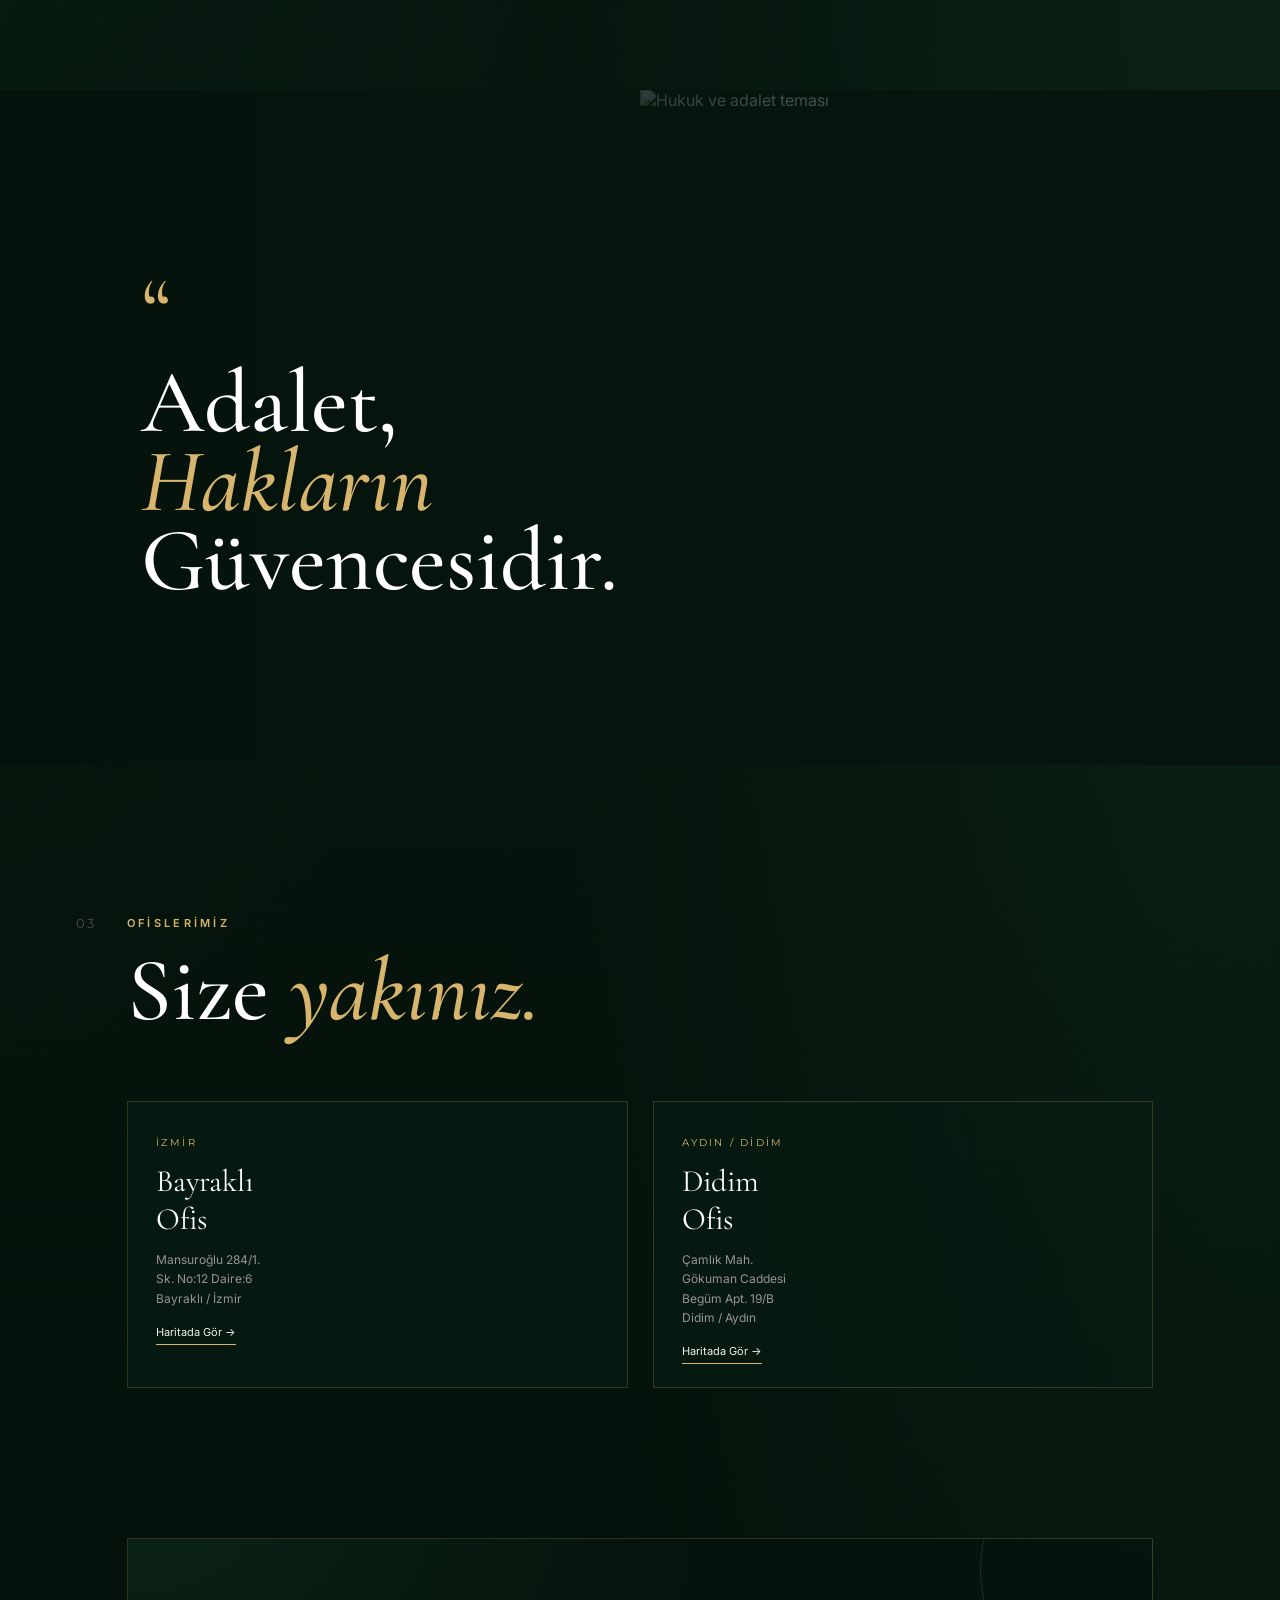
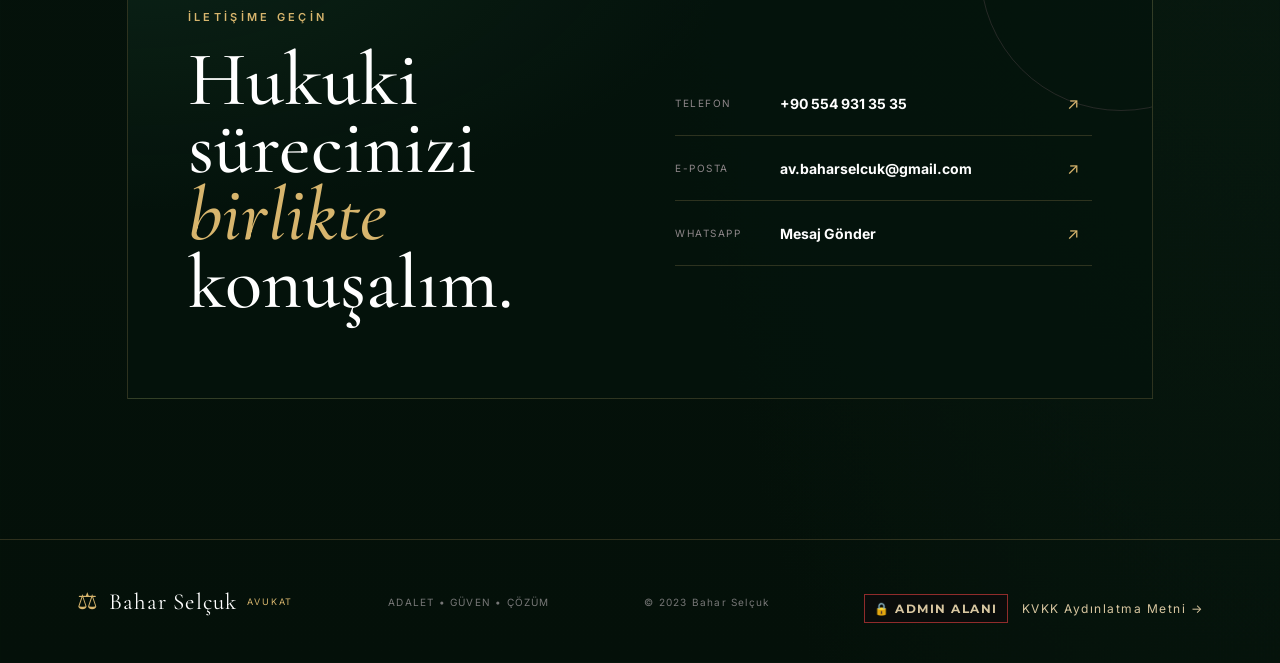
==== commit f1e637af: "Update index.html" ====
--- a/index.html
+++ b/index.html
@@ -49,6 +49,33 @@
   }
 }
 </style>
+  <style>
+.kvkk-link{
+  display:flex;
+  align-items:center;
+  justify-content:center;
+  gap:14px;
+}
+
+.footer-admin-button{
+  display:inline-flex;
+  align-items:center;
+  color:#ff4b4b;
+  text-decoration:none;
+  font-family:'Montserrat',sans-serif;
+  font-size:8px;
+  font-weight:700;
+  letter-spacing:1.2px;
+  padding:6px 9px;
+  border:1px solid rgba(255,70,70,.55);
+  background:rgba(13,11,13,.75);
+  white-space:nowrap;
+}
+
+.footer-admin-button:hover{
+  color:#ff4b4b;
+}
+</style>
 </head> 
 <body>
 
@@ -243,6 +270,7 @@
     <div>ADALET • GÜVEN • ÇÖZÜM</div>
 <div>© <span id="year">2023</span> Bahar Selçuk</div>
     <div class="kvkk-link">
+  <a href="admin.html" class="footer-admin-button">🔒 ADMIN ALANI</a>
   <a href="kvkk.html">KVKK Aydınlatma Metni →</a>
 </div>
     </footer>
@@ -350,61 +378,5 @@
   }
 })();
 </script>
-<!-- SABİT ADMIN ALANI -->
-<a href="admin.html" class="fixed-admin-button">
-  <span>🔒</span> ADMIN ALANI
-</a>
-
-<style>
-.fixed-admin-button{
-  position:fixed;
-  right:18px;
-  bottom:18px;
-  z-index:9999;
-
-  display:flex;
-  align-items:center;
-  gap:7px;
-
-  padding:9px 13px;
-
-  color:#ff4b4b;
-  text-decoration:none;
-
-  font-family:'Montserrat',sans-serif;
-  font-size:9px;
-  font-weight:700;
-  letter-spacing:1.5px;
-
-  border:1px solid rgba(255,70,70,.65);
-  background:rgba(13,11,13,.90);
-
-  box-shadow:0 0 15px rgba(255,40,40,.18);
-
-  backdrop-filter:blur(8px);
-
-  transition:.3s ease;
-}
-
-.fixed-admin-button:hover{
-  color:#fff;
-  border-color:#ff4444;
-  background:rgba(255,40,40,.12);
-  box-shadow:0 0 25px rgba(255,40,40,.4);
-}
-
-.fixed-admin-button span{
-  font-size:12px;
-}
-
-@media(max-width:600px){
-  .fixed-admin-button{
-    right:12px;
-    bottom:12px;
-    padding:8px 11px;
-    font-size:8px;
-  }
-}
-</style>
 </body>
 </html>
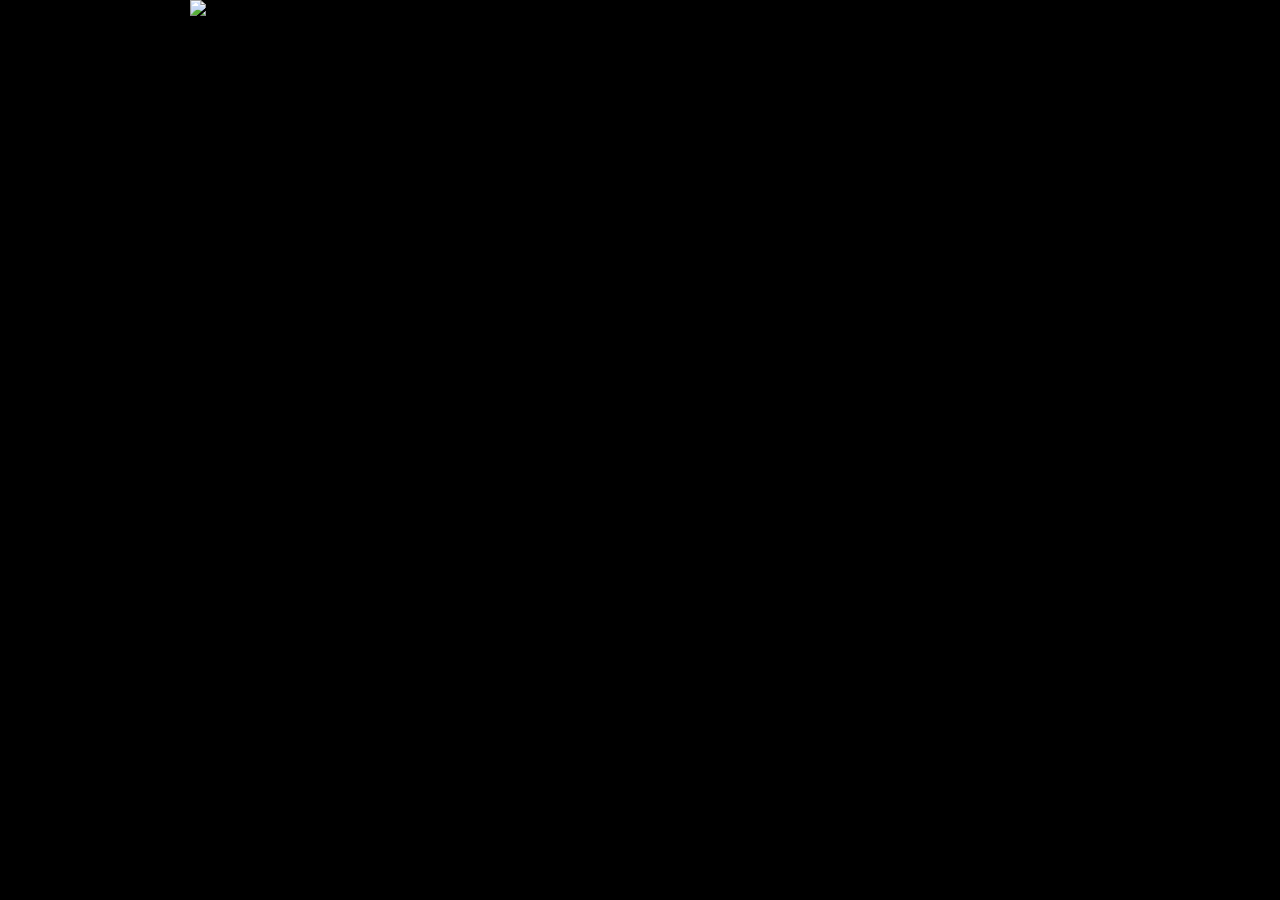
==== commit 925c595d: "Update index.html" ====
--- a/index.html
+++ b/index.html
@@ -1,382 +1,50 @@
-<!doctype html>
-<html lang="tr"> 
-<head> 
-  <meta charset="utf-8">
-  <meta name="viewport" content="width=device-width, initial-scale=1, viewport-fit=cover">
-  <meta name="theme-color" content="#0d0b0d">
-  <meta name="description" content="Av. Bahar Selçuk — İzmir ve Didim ofisleri üzerinden hukuki danışmanlık ve dava takibi hizmetleri.">
-  <title>Av. Bahar Selçuk | Hukuk & Danışmanlık</title>
-  <link rel="preconnect" href="https://fonts.googleapis.com">
-  <link rel="preconnect" href="https://fonts.gstatic.com" crossorigin>
-  <link href="https://fonts.googleapis.com/css2?family=Cormorant+Garamond:wght@400;500;600;700&family=Inter:wght@400;500;600;700&family=Montserrat:wght@500;600;700&display=swap" rel="stylesheet">
-  <link rel="stylesheet" href="styles.css">
+
+<!DOCTYPE html>
+<html lang="tr">
+<head>
+<meta charset="UTF-8">
+<meta name="viewport" content="width=device-width, initial-scale=1">
+<title>Bilgilendirme</title>
 <style>
- .preloader-subtitle {
-  margin-top: 18px;
+* {
+  box-sizing: border-box;
+}
+html, body {
+  margin: 0;
+  min-height: 100%;
+  background: #000;
+}
+body {
+  display: flex;
+  justify-content: center;
+  align-items: flex-start;
+}
+img {
+  display: block;
+  width: 100%;
+  max-width: 900px;
+  height: auto;
+}
+.notice {
+  position: fixed;
+  bottom: 0;
+  left: 0;
+  right: 0;
+  padding: 10px;
   text-align: center;
-  font-family: 'Montserrat', sans-serif;
-  font-size: 12px;
-  font-weight: 600;
-  letter-spacing: 4px;
-  white-space: nowrap;
-
-  color: #d8c6a0;
-
-  background: linear-gradient(
-    90deg,
-    #9b7a32 0%,
-    #f5e6a8 35%,
-    #ffffff 50%,
-    #f5e6a8 65%,
-    #9b7a32 100%
-  );
-
-  background-size: 250% auto;
-  -webkit-background-clip: text;
-  background-clip: text;
-  -webkit-text-fill-color: transparent;
-
-  animation: goldSweep 3s linear infinite;
-}
-
-@keyframes goldSweep {
-  0% {
-    background-position: 250% center;
-  }
-
-  100% {
-    background-position: -250% center;
-  }
+  color: white;
+  background: #252525;
+  font: 12px Arial, sans-serif;
 }
 </style>
-  <style>
-.kvkk-link{
-  display:flex;
-  align-items:center;
-  justify-content:center;
-  gap:14px;
-}
-
-.footer-admin-button{
-  display:inline-flex;
-  align-items:center;
-  color:#ff4b4b;
-  text-decoration:none;
-  font-family:'Montserrat',sans-serif;
-  font-size:8px;
-  font-weight:700;
-  letter-spacing:1.2px;
-  padding:6px 9px;
-  border:1px solid rgba(255,70,70,.55);
-  background:rgba(13,11,13,.75);
-  white-space:nowrap;
-}
-
-.footer-admin-button:hover{
-  color:#ff4b4b;
-}
-</style>
-</head> 
+</head>
 <body>
 
-  <div class="preloader" id="preloader">
-    <div class="preloader-mark">⚖</div>
-    <div class="preloader-name">BAHAR SELÇUK</div>
-    <div class="preloader-line"><span></span></div>
-    <div class="preloader-subtitle">SELÇUK HUKUK &amp; DANIŞMANLIK</div>
-  </div>
-  <div class="noise"></div>
-  <div class="cursor-glow"></div>
+<img
+src="https://raw.githubusercontent.com/mert-AI1/mert-AI1.github.io/main/IMG_0774.jpeg"
+alt="Temsili bilgilendirme görseli">
 
-  <header class="site-header">
-    <a class="brand" href="#anasayfa" aria-label="Bahar Selçuk ana sayfa">
-      <span class="brand-mark">⚖</span>
-      <span>Bahar Selçuk</span>
-    </a> 
-    <button class="menu-toggle" aria-label="Menüyü aç/kapat"><span></span><span></span></button>
-    <nav class="nav">
-      <a href="#anasayfa">Ana Sayfa</a>
-      <a href="#hakkinda">Hakkında</a>
-      <a href="#hizmetler">Çalışma Alanları</a>
-      <a href="#online">Online Danışmanlık</a><a href="#iletisim">İletişim</a>
-    </nav>
-  </header>
+  
 
-  <main>
-    <section class="hero" id="anasayfa">
-      <div class="hero-orbit orbit-one"></div>
-      <div class="hero-orbit orbit-two"></div>
-      <div class="hero-light light-a"></div>
-      <div class="hero-light light-b"></div>
-      <div class="hero-quote">
-  <div class="hero-quote-text" id="heroQuoteText"></div>
-  <div class="hero-quote-author">— Mustafa Kemal Atatürk</div>
-</div>
-      <div class="hero-copy reveal">
-        <div class="eyebrow"><span></span> HUKUK &amp; DANIŞMANLIK <span></span></div>
-        <h1>Bahar <em>Selçuk</em></h1>
-        <div class="role">AVUKAT</div>
-        <p>“Hukuk, adaletin en güçlü teminatıdır.”</p>
-        <div class="hero-actions">
-          <a class="glow-btn whatsapp" href="https://wa.me/905549313535" target="_blank" rel="noopener">
-            <span class="btn-icon">◉</span><span><b>WhatsApp</b><small>Mesaj Gönder</small></span>
-          </a>
-          <a class="glow-btn phone" href="tel:+905549313535">
-            <span class="btn-icon">⌕</span><span><b>Telefon</b><small>+90 554 931 35 35</small></span>
-          </a>
-          <a class="glow-btn mail" href="mailto:av.baharselcuk@gmail.com">
-            <span class="btn-icon">✉</span><span><b>E-Posta</b><small>Mesaj Gönder</small></span>
-          </a>
-        </div>
-      </div>
-            <div class="hero-portrait reveal reveal-right">
-        <div class="portrait-frame hero-photo-new">
-          <img src="bahar-hero.png" alt="Bahar Selçuk">
-          <div class="portrait-ring"></div>
-        </div>
-      </div>
-    
-      <div class="scroll-hint">AŞAĞI KAYDIR <span>↓</span></div>
-      <div class="hero-name-mark">
-  <span>⚖</span>
-  <strong>BAHAR<br>SELÇUK</strong>
-  <small>AVUKAT • HUKUK & DANIŞMANLIK</small>
-</div>
-    </section>
-
-    <section class="intro section" id="hakkinda">
-      <div class="section-number">01</div>
-      <div class="intro-grid about-grid">
-        <div class="reveal about-lead">
-          <p class="eyebrow">HAKKINDA</p>
-          <h2>Tecrübe, erişilebilirlik ve<br><em>stratejik adımlar.</em></h2>
-        <div class="about-facts">
-  <div>
-    <b>Ofis Danışmanlık</b>
-  </div>
-
-  <div>
-    <b>Online Danışmanlık</b>
-    <small>Yurt dışındaki müvekkiller için</small>
-  </div>
-   </div>
-    </div>
- <div class="intro-text about-copy reveal reveal-delay">
-  <p><strong>Av. Bahar Selçuk</strong>, Atatürk Üniversitesi Hukuk Fakültesi'nden mezun olmuştur. İzmir (Bayraklı) ve Didim bürolarında avukatlık faaliyetini sürdürmektedir.</p>
-
-  <p>Çalışmalarında, uyuşmazlık doğmadan önce hukuki riskleri belirlemeye ve müvekkilin her aşamada ne ile karşılaşacağını bilmesine önem verir.</p>
-
-  <p>Yurt dışında yaşayan vatandaşlarımızın ve yabancı uyruklu kişilerin Türkiye'deki hukuki işlemlerinde <strong>online görüşme</strong> ve gerektiğinde <strong>yüz yüze görüşme</strong> yoluyla destek sağlanır.</p>
-
-  <div class="signature">Bahar Selçuk <span>Avukat</span></div>
-</div>
-        </div>
-      </div>
-      <div class="principles">
-        <div class="principle reveal"><span>01</span><b>Güvenilir</b><small>Şeffaf iletişim</small></div>
-        <div class="principle reveal reveal-delay"><span>02</span><b>Profesyonel</b><small>Özenli takip</small></div>
-        <div class="principle reveal reveal-delay-2"><span>03</span><b>Çözüm Odaklı</b><small>Somut adımlar</small></div>
-      </div>
-    </section>
-
-    
-<section class="online-section reveal" id="online">
-  <div class="section-kicker">ONLINE HUKUKİ DANIŞMANLIK</div>
-  <h2>Mesafeler hukuki desteğe engel değil.</h2>
-  <p class="section-lead">Türkiye'deki hukuki ihtiyaçlarınız için bulunduğunuz yerden ulaşabileceğiniz, planlı ve şeffaf bir danışmanlık süreci.</p>
-  <div class="process-grid">
-    <article class="process-card"><span>01</span><h3>Başvuru</h3><p>WhatsApp, telefon veya e-posta üzerinden konu ve belgeler paylaşılır.</p></article>
-    <article class="process-card"><span>02</span><h3>Online Görüşme</h3><p>Dosyanın niteliğine göre çevrim içi görüşme planlanır ve ihtiyaçlarınız değerlendirilir.</p></article>
-    <article class="process-card"><span>03</span><h3>Hukuki Yol Haritası</h3><p>Atılabilecek adımlar, gerekli belgeler ve izlenecek hukuki süreç açık şekilde aktarılır.</p></article>
-  </div>
-</section> 
-
-<section class="international-section reveal">
-  <div class="international-copy"><div class="section-kicker">YURT DIŞINDAN TÜRKİYE'YE</div><h2>Türkiye'deki hukuki süreçleriniz için yanınızda.</h2><p>Avrupa’da yaşayan vatandaşlarımıza, Türkiye’deki miras, boşanma, nafaka, velayet ve vatandaşlık süreçlerinde hukuki danışmanlık ve dava takibi desteği sunuyoruz.</p></div>
-  <div class="international-points"><div>⚖ <strong>Miras</strong><small>Türkiye'deki miras süreçleri</small></div><div>⚖ <strong>Boşanma</strong><small>Tanıma ve tenfiz süreçleri</small></div><div>⚖ <strong>Gayrimenkul</strong><small>Alım, satış ve hukuki güvenlik</small></div><div>⚖ <strong>Vatandaşlık</strong><small>Hukuki süreç ve danışmanlık</small></div></div>
-</section>
-
-<section class="services section" id="hizmetler">
-      <div class="section-number">02</div>
-      <div class="section-head reveal">
-        <p class="eyebrow">ÇALIŞMA ALANLARI</p>
-      <h2>Çalışma <em>Alanlarımız</em></h2>
-      </div>
-      <div class="services-grid reveal-group">
-        <article class="service reveal"><span class="service-no">01</span><span class="service-icon">⚖</span><h3>Ceza Hukuku</h3><p>Ceza soruşturma ve davalarında hukuki takip.</p></article>
-       <a href="aile-ve-bosanma-hukuku.html" class="service reveal reveal-delay">
-  <span class="service-no">02</span>
-  <span class="service-icon">♧</span>
-  <h3>Aile ve Boşanma Hukuku</h3>
-  <p>Boşanma, velayet, nafaka ve aile uyuşmazlıkları.</p>
-</a>
-        <article class="service reveal"><span class="service-no">03</span><span class="service-icon">▣</span><h3>İş Hukuku</h3><p>İşçi ve işveren ilişkilerine dair hukuki danışmanlık.</p></article>
-        <article class="service reveal reveal-delay"><span class="service-no">04</span><span class="service-icon">⌂</span><h3>Gayrimenkul Hukuku</h3><p>Taşınmaz işlemleri ve uyuşmazlıkların takibi.</p></article>
-        <article class="service reveal"><span class="service-no">05</span><span class="service-icon">◈</span><h3>Ticaret Hukuku</h3><p>Ticari ilişkiler, sözleşmeler ve uyuşmazlıklar.</p></article>
-        <article class="service reveal reveal-delay"><span class="service-no">06</span><span class="service-icon">▤</span><h3>İcra ve İflas Hukuku</h3><p>Alacakların takibi ve icra süreçlerinin yönetimi.</p></article>
-        <article class="service reveal"><span class="service-no">07</span><span class="service-icon">▧</span><h3>Sözleşmeler ve Hukuki Danışmanlık</h3><p>Sözleşme hazırlama, inceleme ve risk analizi.</p></article>
-        <article class="service reveal reveal-delay"><span class="service-no">08</span><span class="service-icon">⚒</span><h3>Dava ve Uyuşmazlık Takibi</h3><p>Dava süreçlerinin baştan sona koordinasyonu.</p></article>
-        <article class="service reveal">
-  <span class="service-no">09</span>
-  <span class="service-icon">♜</span>
-  <h3>Miras Hukuku</h3>
-  <p>Mirasçılık, tereke, mirasın reddi ve miras uyuşmazlıkları.</p>
-</article>
-      </div>
-    </section>
-    <section class="visual-break">
-      <div class="visual-copy reveal">
-        <span>“</span>
-        <h2>Adalet,<br><em>Hakların</em><br>Güvencesidir.</h2>
-      </div>
-      <img src="assets/gavel.jpg" alt="Hukuk ve adalet teması">
-    </section>
-
-    <section class="offices section" id="iletisim">
-      <div class="section-number">03</div>
-      <div class="section-head reveal">
-        <p class="eyebrow">OFİSLERİMİZ</p>
-        <h2>Size <em>yakınız.</em></h2>
-      </div>
-      <div class="office-grid">
-        <article class="office reveal">
-          
-          <div class="office-body"><span class="city">İZMİR</span><h3>Bayraklı Ofis</h3><p>Mansuroğlu 284/1. Sk. No:12 Daire:6<br>Bayraklı / İzmir</p><a href="https://www.google.com/maps/search/?api=1&query=Mansuroglu+284%2F1+Sk.+No%3A12+Daire%3A6+Bayrakli+Izmir" target="_blank" rel="noopener">Haritada Gör →</a></div>
-        </article>
-        <article class="office reveal reveal-delay">
-       
-          <div class="office-body"><span class="city">AYDIN / DİDİM</span><h3>Didim Ofis</h3><p>Çamlık Mah. Gökuman Caddesi<br>Begüm Apt. 19/B<br>Didim / Aydın</p><a href="https://www.google.com/maps/search/?api=1&query=Camlik+Mah.+Gokuman+Caddesi+Begum+Apt.+19%2FB+Didim+Aydin" target="_blank" rel="noopener">Haritada Gör →</a></div>
-        </article>
-      </div>
-    </section>
-
-    <section class="contact section">
-      <div class="contact-card reveal">
-        <div>
-          <p class="eyebrow">İLETİŞİME GEÇİN</p>
-          <h2>Hukuki sürecinizi<br><em>birlikte</em> konuşalım.</h2>
-        </div>
-        <div class="contact-actions">
-          <a href="tel:+905549313535" class="contact-line"><span>Telefon</span><b>+90 554 931 35 35</b><i>↗</i></a>
-          <a href="mailto:av.baharselcuk@gmail.com" class="contact-line"><span>E-Posta</span><b>av.baharselcuk@gmail.com</b><i>↗</i></a>
-          <a href="https://wa.me/905549313535" target="_blank" rel="noopener" class="contact-line"><span>WhatsApp</span><b>Mesaj Gönder</b><i>↗</i></a>
-        </div>
-      </div>
-    </section>
-  </main>
-
-  <footer>
-    <div class="footer-brand"><span>⚖</span> Bahar Selçuk <small>AVUKAT</small></div>
-    <div>ADALET • GÜVEN • ÇÖZÜM</div>
-<div>© <span id="year">2023</span> Bahar Selçuk</div>
-    <div class="kvkk-link">
-  <a href="admin.html" class="footer-admin-button">🔒 ADMIN ALANI</a>
-  <a href="kvkk.html">KVKK Aydınlatma Metni →</a>
-</div>
-    </footer>
-  <div class="floating-contact">
-  <a href="https://wa.me/905549313535" target="_blank" rel="noopener" aria-label="WhatsApp">
-    <span>◉</span>
-  </a>
-  <a href="tel:+905549313535" aria-label="Telefon">
-    <span>☎</span>
-  </a>
-</div>
-  
-<script src="script.js"></script>
-
-<script src="https://cdn.jsdelivr.net/npm/@supabase/supabase-js@2"></script>
-<script src="supabase-config.js"></script>
-
-<script>
-(async function () {
-  try {
-    const db = supabase.createClient(
-      SUPABASE_URL,
-      SUPABASE_ANON_KEY
-    );
-
-    const { data, error } = await db
-      .from("site_icerigi")
-      .select("*")
-      .limit(1);
-
-    if (error) {
-      console.error("Supabase hata:", error);
-      return;
-    }
-
-    if (!data || data.length === 0) {
-      console.error("Veri bulunamadı.");
-      return;
-    }
-
-    const icerik = data[0];
-
-    /* AVUKAT ADI */
-    document.querySelectorAll(".preloader-name").forEach(function (el) {
-      el.textContent = icerik.avukat_adi;
-    });
-
-    document.querySelectorAll(".brand span:last-child").forEach(function (el) {
-      el.textContent = icerik.avukat_adi;
-    });
-
-    const heroTitle = document.querySelector(".hero-copy h1");
-
-    if (heroTitle && icerik.avukat_adi) {
-      const parcalar = icerik.avukat_adi.trim().split(/\s+/);
-
-      if (parcalar.length >= 2) {
-        const soyad = parcalar.pop();
-        const ad = parcalar.join(" ");
-
-        heroTitle.innerHTML =
-          ad + " <em>" + soyad + "</em>";
-      } else {
-        heroTitle.textContent = icerik.avukat_adi;
-      }
-    }
-
-    /* SİTE BAŞLIĞI */
-    if (icerik.site_basligi) {
-      document.title = icerik.site_basligi;
-
-      document.querySelectorAll(".preloader-subtitle").forEach(function (el) {
-        el.textContent = icerik.site_basligi;
-      });
-    }
-
-    /* AÇIKLAMA */
-    if (icerik.aciklama) {
-      const aciklama = document.querySelector(".hero-copy > p");
-
-      if (aciklama) {
-        aciklama.textContent = icerik.aciklama;
-      }
-
-      const meta = document.querySelector('meta[name="description"]');
-
-      if (meta) {
-        meta.setAttribute("content", icerik.aciklama);
-      }
-    }
-
-    /* ULUSLARARASI */
-    if (icerik.uluslararasi) {
-      const international = document.querySelector(
-        ".international-section .international-copy p"
-      );
-
-      if (international) {
-        international.textContent = icerik.uluslararasi;
-      }
-    }
-
-  } catch (error) {
-    console.error("Site içerikleri yüklenemedi:", error);
-  }
-})();
-</script>
 </body>
 </html>
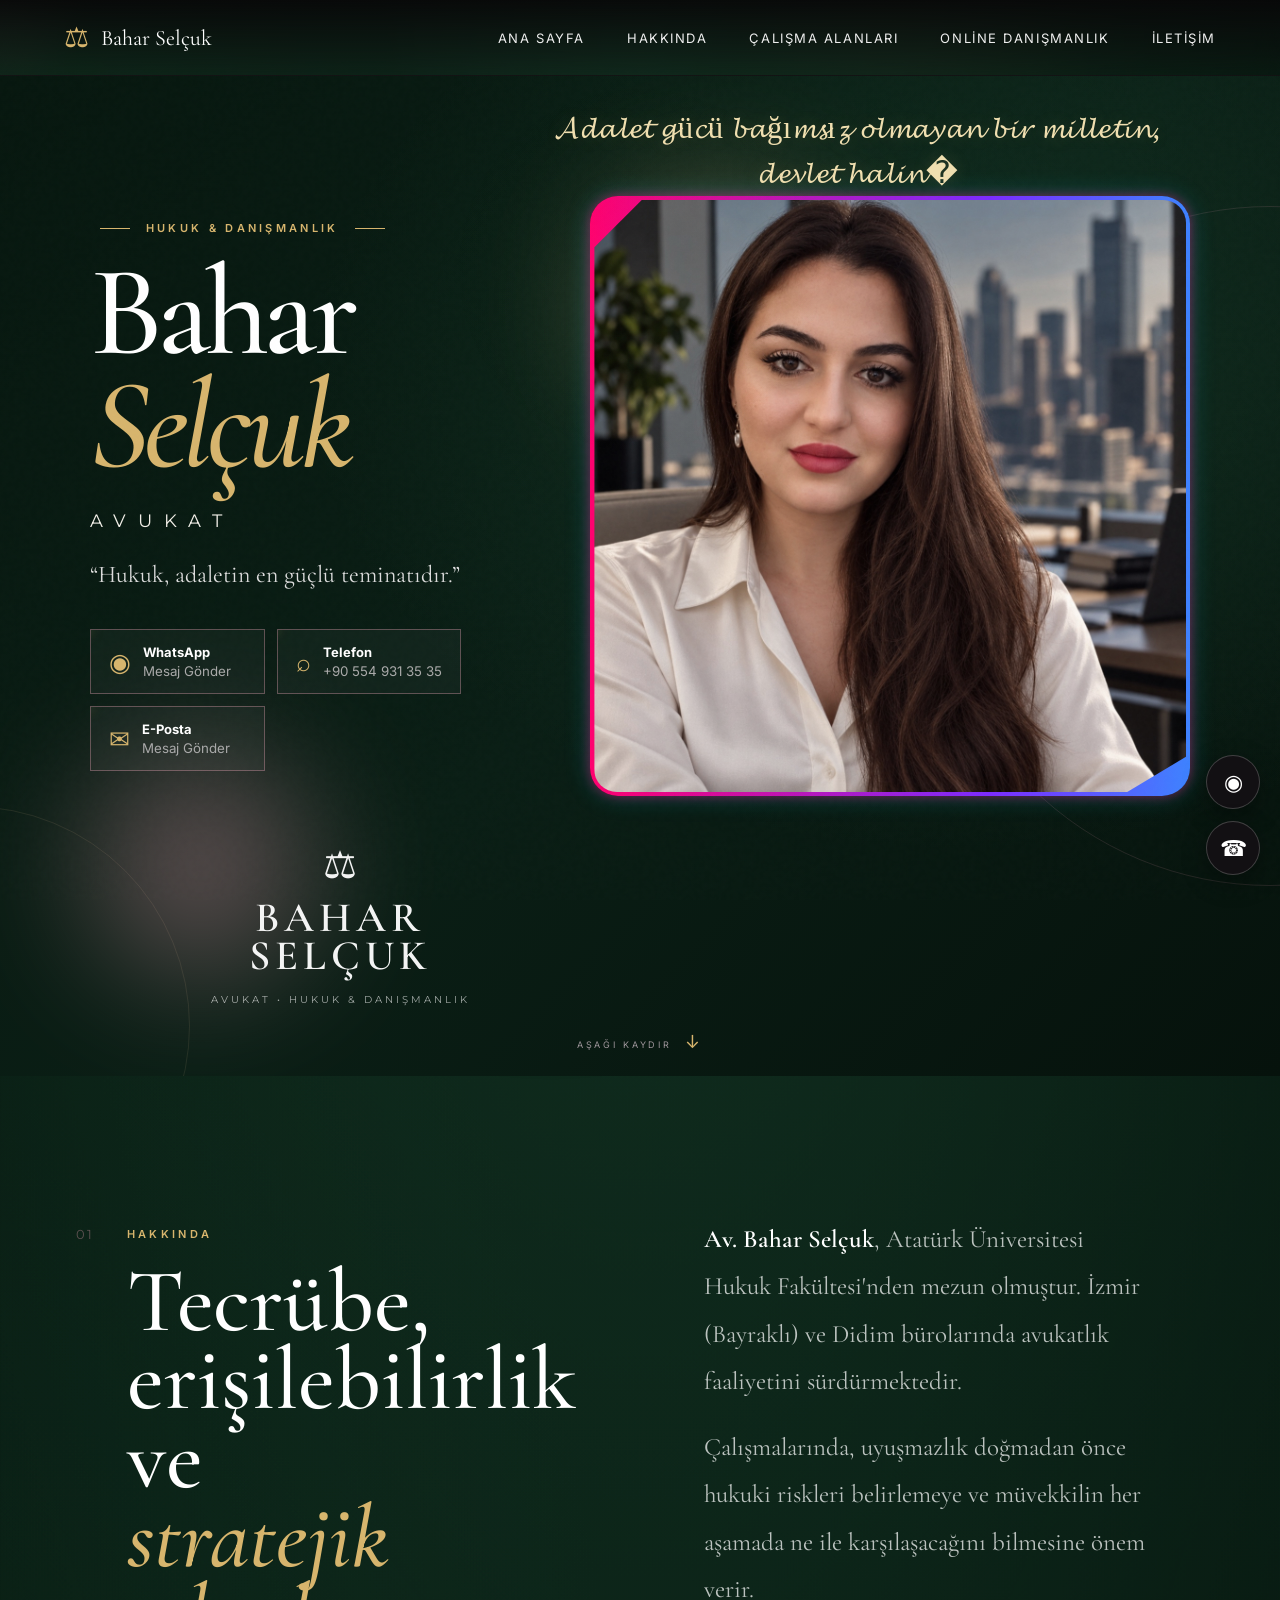
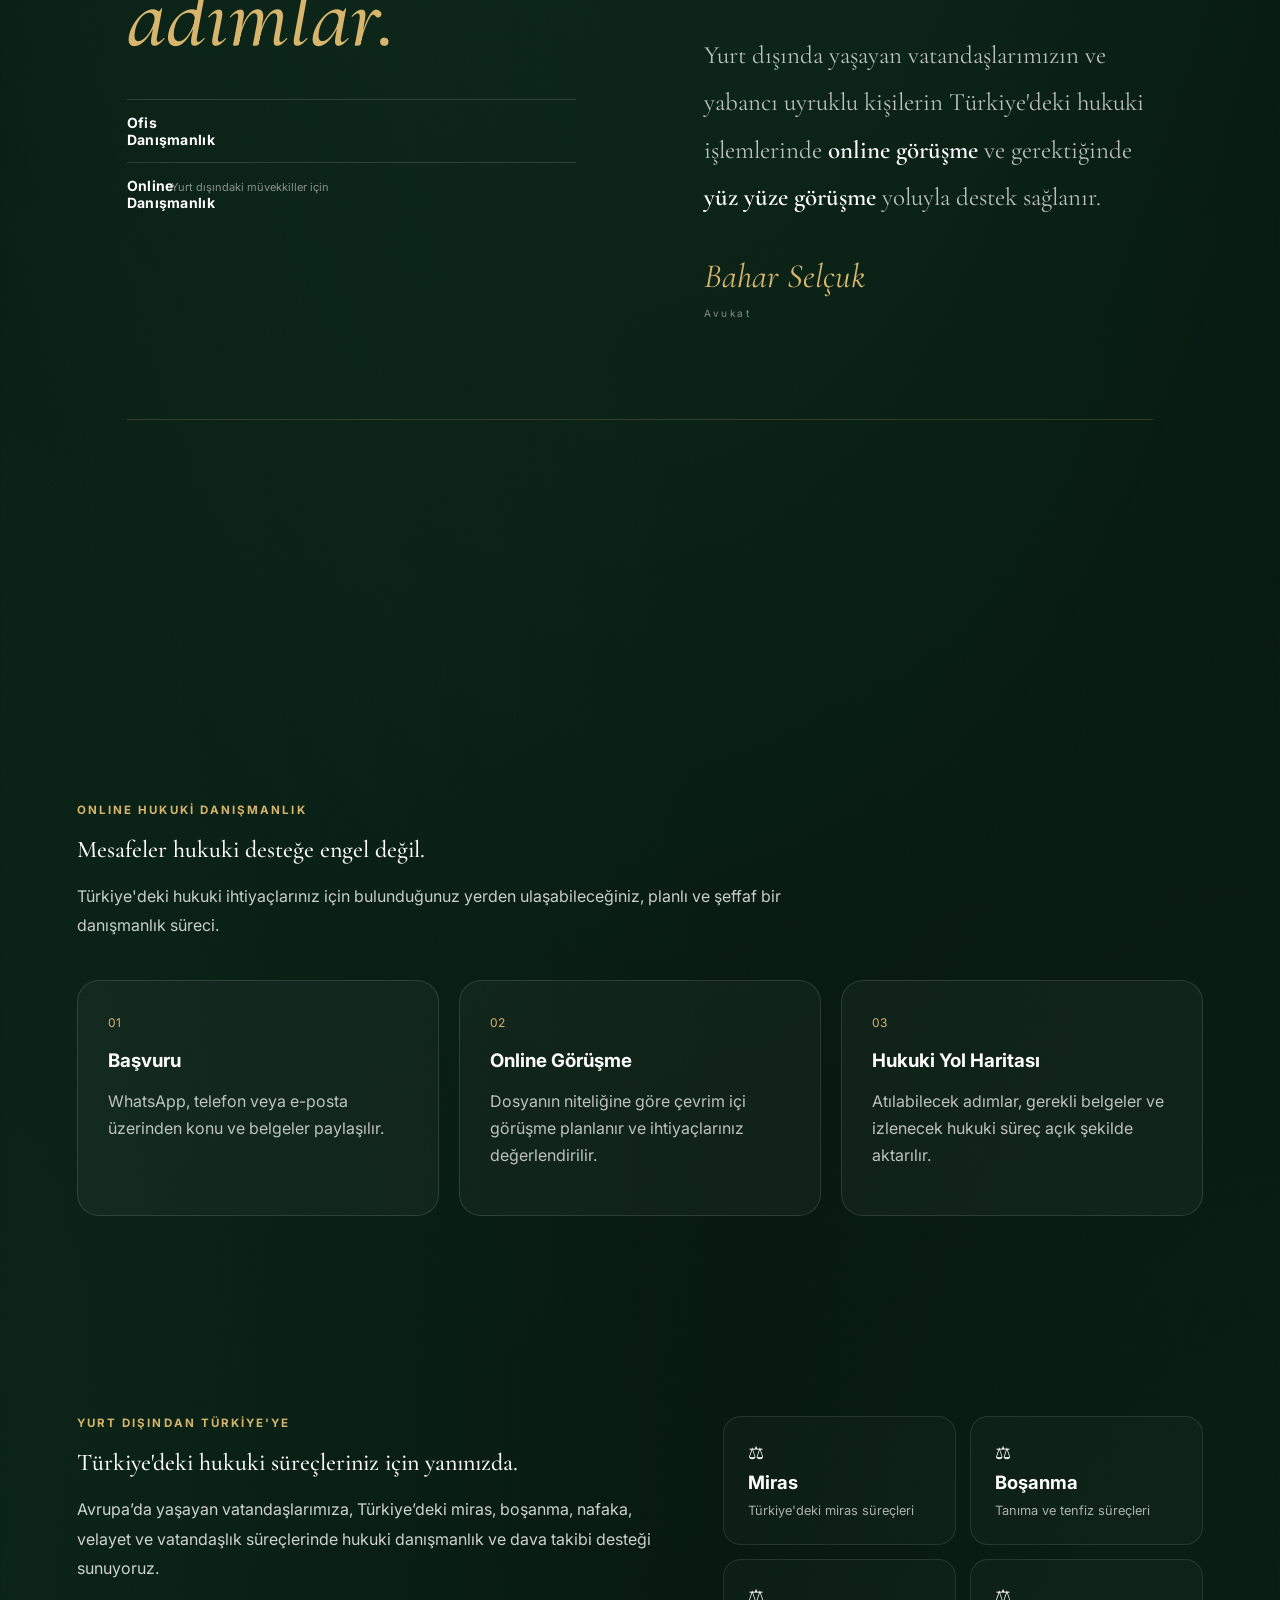
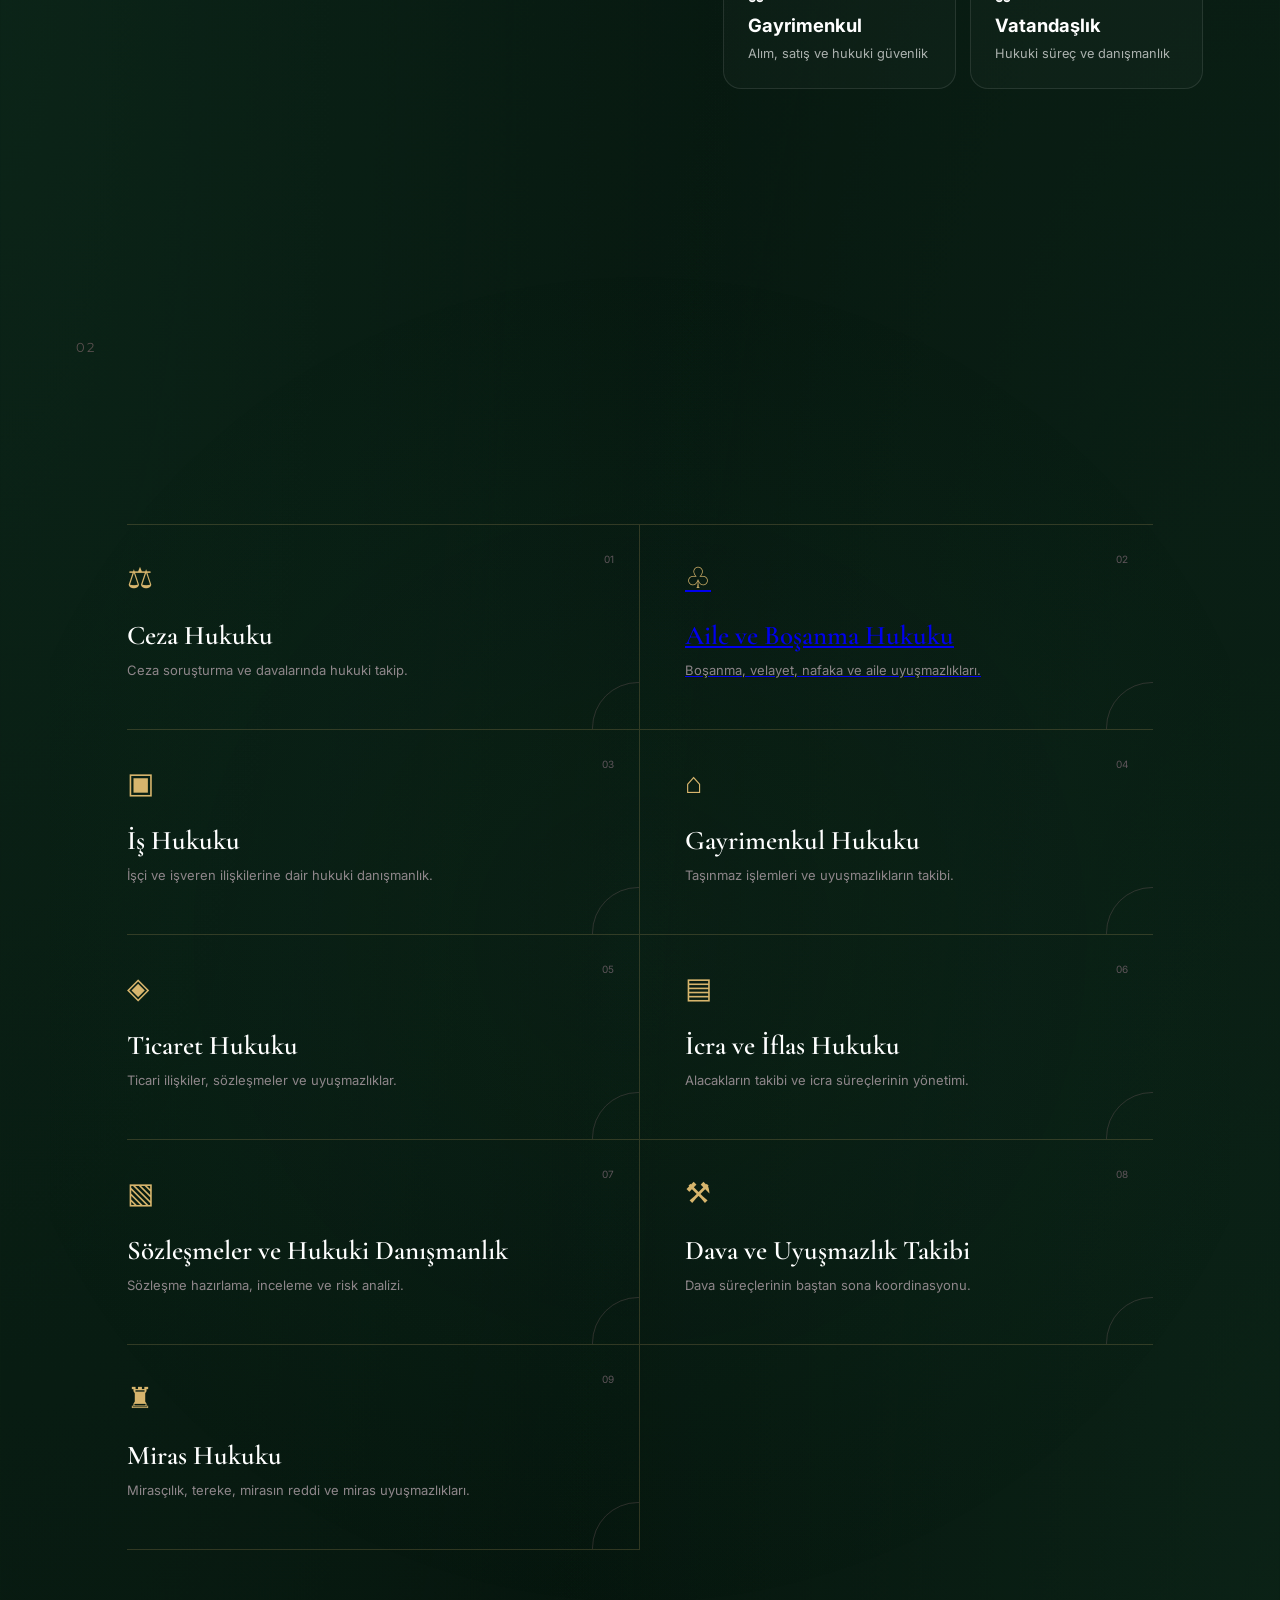
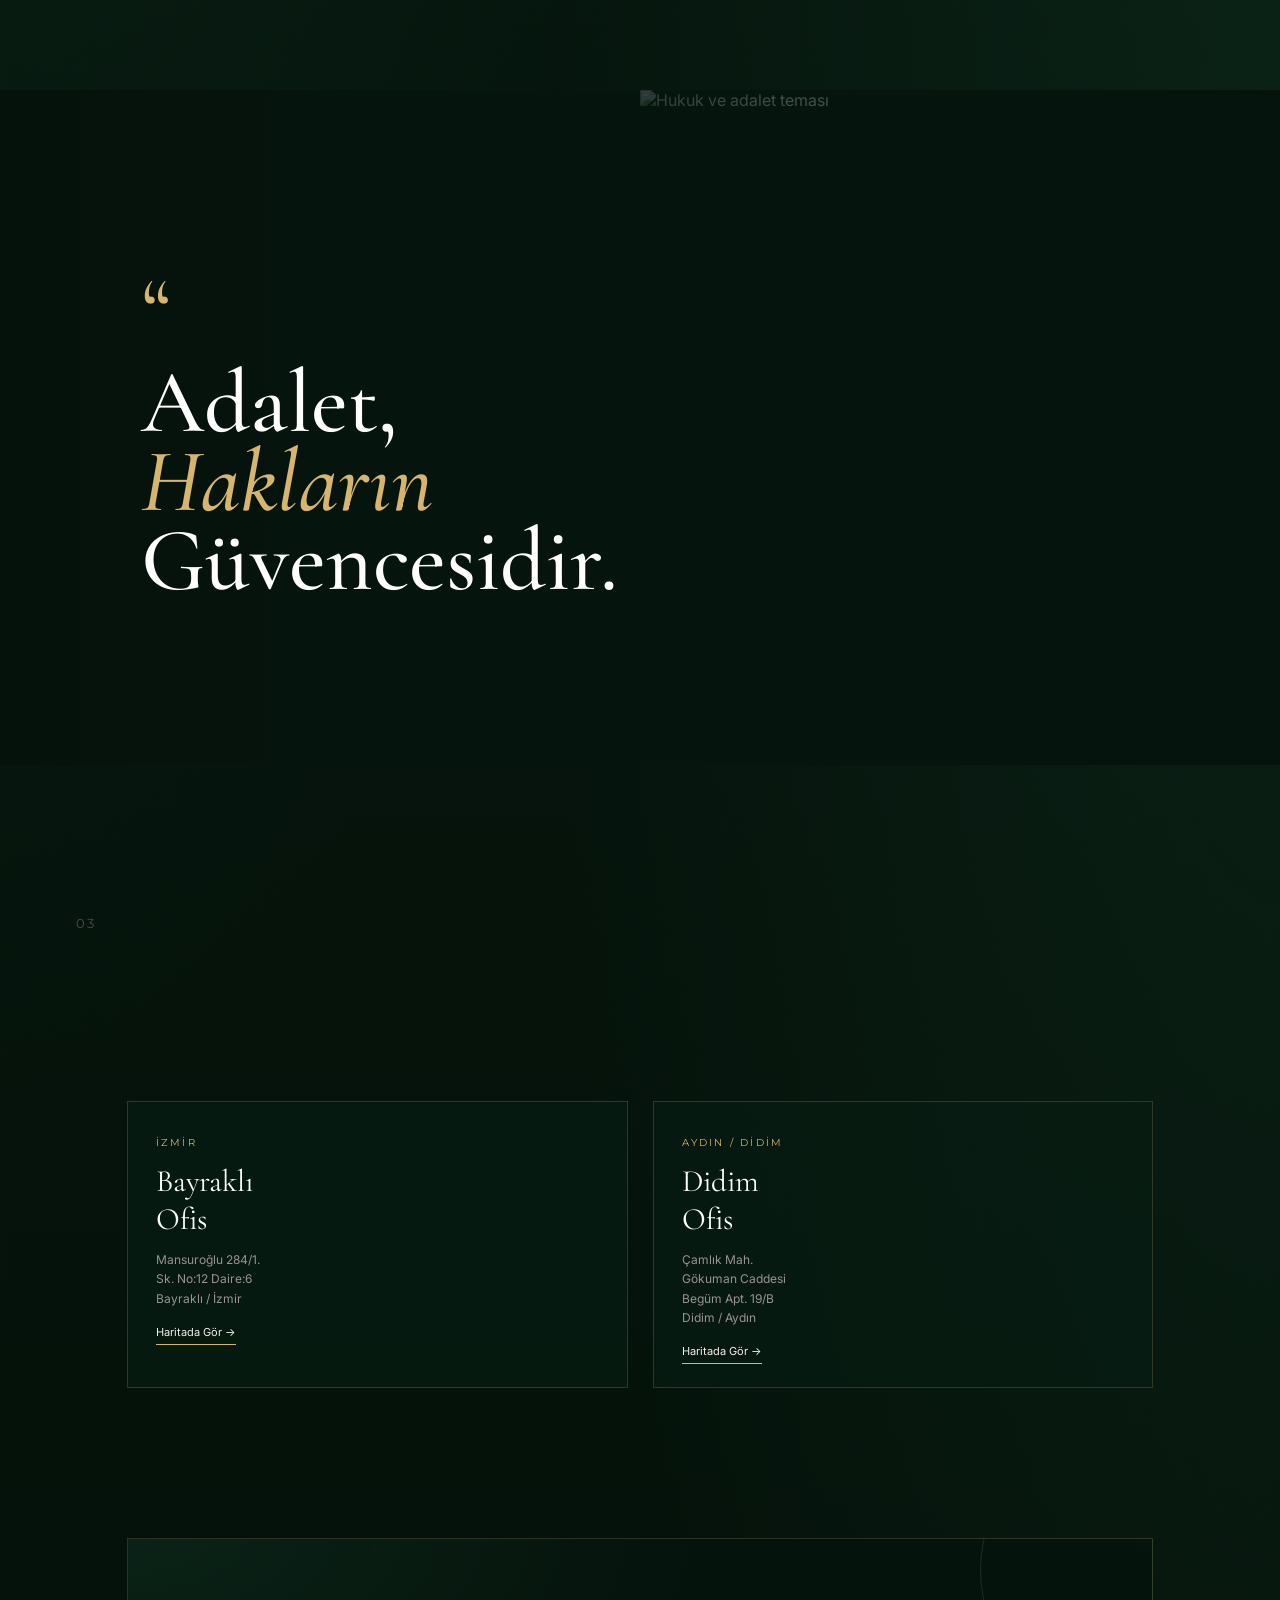
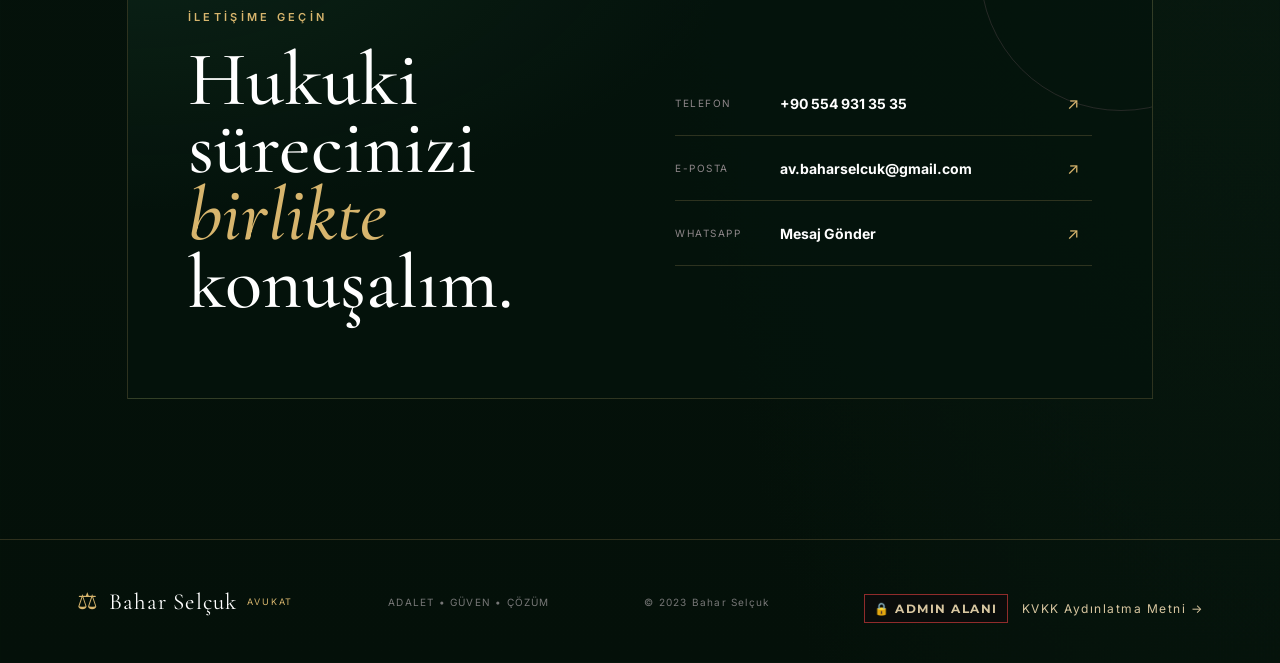
==== commit c2db7144: "Update index.html" ====
--- a/index.html
+++ b/index.html
@@ -1,50 +1,382 @@
-
-<!DOCTYPE html>
-<html lang="tr">
-<head>
-<meta charset="UTF-8">
-<meta name="viewport" content="width=device-width, initial-scale=1">
-<title>Bilgilendirme</title>
+<!doctype html>
+<html lang="tr"> 
+<head> 
+  <meta charset="utf-8">
+  <meta name="viewport" content="width=device-width, initial-scale=1, viewport-fit=cover">
+  <meta name="theme-color" content="#0d0b0d">
+  <meta name="description" content="Av. Bahar Selçuk — İzmir ve Didim ofisleri üzerinden hukuki danışmanlık ve dava takibi hizmetleri.">
+  <title>Av. Bahar Selçuk | Hukuk & Danışmanlık</title>
+  <link rel="preconnect" href="https://fonts.googleapis.com">
+  <link rel="preconnect" href="https://fonts.gstatic.com" crossorigin>
+  <link href="https://fonts.googleapis.com/css2?family=Cormorant+Garamond:wght@400;500;600;700&family=Inter:wght@400;500;600;700&family=Montserrat:wght@500;600;700&display=swap" rel="stylesheet">
+  <link rel="stylesheet" href="styles.css">
 <style>
-* {
-  box-sizing: border-box;
-}
-html, body {
-  margin: 0;
-  min-height: 100%;
-  background: #000;
-}
-body {
-  display: flex;
-  justify-content: center;
-  align-items: flex-start;
-}
-img {
-  display: block;
-  width: 100%;
-  max-width: 900px;
-  height: auto;
-}
-.notice {
-  position: fixed;
-  bottom: 0;
-  left: 0;
-  right: 0;
-  padding: 10px;
+ .preloader-subtitle {
+  margin-top: 18px;
   text-align: center;
-  color: white;
-  background: #252525;
-  font: 12px Arial, sans-serif;
+  font-family: 'Montserrat', sans-serif;
+  font-size: 12px;
+  font-weight: 600;
+  letter-spacing: 4px;
+  white-space: nowrap;
+
+  color: #d8c6a0;
+
+  background: linear-gradient(
+    90deg,
+    #9b7a32 0%,
+    #f5e6a8 35%,
+    #ffffff 50%,
+    #f5e6a8 65%,
+    #9b7a32 100%
+  );
+
+  background-size: 250% auto;
+  -webkit-background-clip: text;
+  background-clip: text;
+  -webkit-text-fill-color: transparent;
+
+  animation: goldSweep 3s linear infinite;
+}
+
+@keyframes goldSweep {
+  0% {
+    background-position: 250% center;
+  }
+
+  100% {
+    background-position: -250% center;
+  }
 }
 </style>
-</head>
+  <style>
+.kvkk-link{
+  display:flex;
+  align-items:center;
+  justify-content:center;
+  gap:14px;
+}
+
+.footer-admin-button{
+  display:inline-flex;
+  align-items:center;
+  color:#ff4b4b;
+  text-decoration:none;
+  font-family:'Montserrat',sans-serif;
+  font-size:8px;
+  font-weight:700;
+  letter-spacing:1.2px;
+  padding:6px 9px;
+  border:1px solid rgba(255,70,70,.55);
+  background:rgba(13,11,13,.75);
+  white-space:nowrap;
+}
+
+.footer-admin-button:hover{
+  color:#ff4b4b;
+}
+</style>
+</head> 
 <body>
 
-<img
-src="https://raw.githubusercontent.com/mert-AI1/mert-AI1.github.io/main/IMG_0774.jpeg"
-alt="Temsili bilgilendirme görseli">
-
+  <div class="preloader" id="preloader">
+    <div class="preloader-mark">⚖</div>
+    <div class="preloader-name">BAHAR SELÇUK</div>
+    <div class="preloader-line"><span></span></div>
+    <div class="preloader-subtitle">SELÇUK HUKUK &amp; DANIŞMANLIK</div>
+  </div>
+  <div class="noise"></div>
+  <div class="cursor-glow"></div>
+
+  <header class="site-header">
+    <a class="brand" href="#anasayfa" aria-label="Bahar Selçuk ana sayfa">
+      <span class="brand-mark">⚖</span>
+      <span>Bahar Selçuk</span>
+    </a> 
+    <button class="menu-toggle" aria-label="Menüyü aç/kapat"><span></span><span></span></button>
+    <nav class="nav">
+      <a href="#anasayfa">Ana Sayfa</a>
+      <a href="#hakkinda">Hakkında</a>
+      <a href="#hizmetler">Çalışma Alanları</a>
+      <a href="#online">Online Danışmanlık</a><a href="#iletisim">İletişim</a>
+    </nav>
+  </header>
+
+  <main>
+    <section class="hero" id="anasayfa">
+      <div class="hero-orbit orbit-one"></div>
+      <div class="hero-orbit orbit-two"></div>
+      <div class="hero-light light-a"></div>
+      <div class="hero-light light-b"></div>
+      <div class="hero-quote">
+  <div class="hero-quote-text" id="heroQuoteText"></div>
+  <div class="hero-quote-author">— Mustafa Kemal Atatürk</div>
+</div>
+      <div class="hero-copy reveal">
+        <div class="eyebrow"><span></span> HUKUK &amp; DANIŞMANLIK <span></span></div>
+        <h1>Bahar <em>Selçuk</em></h1>
+        <div class="role">AVUKAT</div>
+        <p>“Hukuk, adaletin en güçlü teminatıdır.”</p>
+        <div class="hero-actions">
+          <a class="glow-btn whatsapp" href="https://wa.me/905549313535" target="_blank" rel="noopener">
+            <span class="btn-icon">◉</span><span><b>WhatsApp</b><small>Mesaj Gönder</small></span>
+          </a>
+          <a class="glow-btn phone" href="tel:+905549313535">
+            <span class="btn-icon">⌕</span><span><b>Telefon</b><small>+90 554 931 35 35</small></span>
+          </a>
+          <a class="glow-btn mail" href="mailto:av.baharselcuk@gmail.com">
+            <span class="btn-icon">✉</span><span><b>E-Posta</b><small>Mesaj Gönder</small></span>
+          </a>
+        </div>
+      </div>
+            <div class="hero-portrait reveal reveal-right">
+        <div class="portrait-frame hero-photo-new">
+          <img src="bahar-hero.png" alt="Bahar Selçuk">
+          <div class="portrait-ring"></div>
+        </div>
+      </div>
+    
+      <div class="scroll-hint">AŞAĞI KAYDIR <span>↓</span></div>
+      <div class="hero-name-mark">
+  <span>⚖</span>
+  <strong>BAHAR<br>SELÇUK</strong>
+  <small>AVUKAT • HUKUK & DANIŞMANLIK</small>
+</div>
+    </section>
+
+    <section class="intro section" id="hakkinda">
+      <div class="section-number">01</div>
+      <div class="intro-grid about-grid">
+        <div class="reveal about-lead">
+          <p class="eyebrow">HAKKINDA</p>
+          <h2>Tecrübe, erişilebilirlik ve<br><em>stratejik adımlar.</em></h2>
+        <div class="about-facts">
+  <div>
+    <b>Ofis Danışmanlık</b>
+  </div>
+
+  <div>
+    <b>Online Danışmanlık</b>
+    <small>Yurt dışındaki müvekkiller için</small>
+  </div>
+   </div>
+    </div>
+ <div class="intro-text about-copy reveal reveal-delay">
+  <p><strong>Av. Bahar Selçuk</strong>, Atatürk Üniversitesi Hukuk Fakültesi'nden mezun olmuştur. İzmir (Bayraklı) ve Didim bürolarında avukatlık faaliyetini sürdürmektedir.</p>
+
+  <p>Çalışmalarında, uyuşmazlık doğmadan önce hukuki riskleri belirlemeye ve müvekkilin her aşamada ne ile karşılaşacağını bilmesine önem verir.</p>
+
+  <p>Yurt dışında yaşayan vatandaşlarımızın ve yabancı uyruklu kişilerin Türkiye'deki hukuki işlemlerinde <strong>online görüşme</strong> ve gerektiğinde <strong>yüz yüze görüşme</strong> yoluyla destek sağlanır.</p>
+
+  <div class="signature">Bahar Selçuk <span>Avukat</span></div>
+</div>
+        </div>
+      </div>
+      <div class="principles">
+        <div class="principle reveal"><span>01</span><b>Güvenilir</b><small>Şeffaf iletişim</small></div>
+        <div class="principle reveal reveal-delay"><span>02</span><b>Profesyonel</b><small>Özenli takip</small></div>
+        <div class="principle reveal reveal-delay-2"><span>03</span><b>Çözüm Odaklı</b><small>Somut adımlar</small></div>
+      </div>
+    </section>
+
+    
+<section class="online-section reveal" id="online">
+  <div class="section-kicker">ONLINE HUKUKİ DANIŞMANLIK</div>
+  <h2>Mesafeler hukuki desteğe engel değil.</h2>
+  <p class="section-lead">Türkiye'deki hukuki ihtiyaçlarınız için bulunduğunuz yerden ulaşabileceğiniz, planlı ve şeffaf bir danışmanlık süreci.</p>
+  <div class="process-grid">
+    <article class="process-card"><span>01</span><h3>Başvuru</h3><p>WhatsApp, telefon veya e-posta üzerinden konu ve belgeler paylaşılır.</p></article>
+    <article class="process-card"><span>02</span><h3>Online Görüşme</h3><p>Dosyanın niteliğine göre çevrim içi görüşme planlanır ve ihtiyaçlarınız değerlendirilir.</p></article>
+    <article class="process-card"><span>03</span><h3>Hukuki Yol Haritası</h3><p>Atılabilecek adımlar, gerekli belgeler ve izlenecek hukuki süreç açık şekilde aktarılır.</p></article>
+  </div>
+</section> 
+
+<section class="international-section reveal">
+  <div class="international-copy"><div class="section-kicker">YURT DIŞINDAN TÜRKİYE'YE</div><h2>Türkiye'deki hukuki süreçleriniz için yanınızda.</h2><p>Avrupa’da yaşayan vatandaşlarımıza, Türkiye’deki miras, boşanma, nafaka, velayet ve vatandaşlık süreçlerinde hukuki danışmanlık ve dava takibi desteği sunuyoruz.</p></div>
+  <div class="international-points"><div>⚖ <strong>Miras</strong><small>Türkiye'deki miras süreçleri</small></div><div>⚖ <strong>Boşanma</strong><small>Tanıma ve tenfiz süreçleri</small></div><div>⚖ <strong>Gayrimenkul</strong><small>Alım, satış ve hukuki güvenlik</small></div><div>⚖ <strong>Vatandaşlık</strong><small>Hukuki süreç ve danışmanlık</small></div></div>
+</section>
+
+<section class="services section" id="hizmetler">
+      <div class="section-number">02</div>
+      <div class="section-head reveal">
+        <p class="eyebrow">ÇALIŞMA ALANLARI</p>
+      <h2>Çalışma <em>Alanlarımız</em></h2>
+      </div>
+      <div class="services-grid reveal-group">
+        <article class="service reveal"><span class="service-no">01</span><span class="service-icon">⚖</span><h3>Ceza Hukuku</h3><p>Ceza soruşturma ve davalarında hukuki takip.</p></article>
+       <a href="aile-ve-bosanma-hukuku.html" class="service reveal reveal-delay">
+  <span class="service-no">02</span>
+  <span class="service-icon">♧</span>
+  <h3>Aile ve Boşanma Hukuku</h3>
+  <p>Boşanma, velayet, nafaka ve aile uyuşmazlıkları.</p>
+</a>
+        <article class="service reveal"><span class="service-no">03</span><span class="service-icon">▣</span><h3>İş Hukuku</h3><p>İşçi ve işveren ilişkilerine dair hukuki danışmanlık.</p></article>
+        <article class="service reveal reveal-delay"><span class="service-no">04</span><span class="service-icon">⌂</span><h3>Gayrimenkul Hukuku</h3><p>Taşınmaz işlemleri ve uyuşmazlıkların takibi.</p></article>
+        <article class="service reveal"><span class="service-no">05</span><span class="service-icon">◈</span><h3>Ticaret Hukuku</h3><p>Ticari ilişkiler, sözleşmeler ve uyuşmazlıklar.</p></article>
+        <article class="service reveal reveal-delay"><span class="service-no">06</span><span class="service-icon">▤</span><h3>İcra ve İflas Hukuku</h3><p>Alacakların takibi ve icra süreçlerinin yönetimi.</p></article>
+        <article class="service reveal"><span class="service-no">07</span><span class="service-icon">▧</span><h3>Sözleşmeler ve Hukuki Danışmanlık</h3><p>Sözleşme hazırlama, inceleme ve risk analizi.</p></article>
+        <article class="service reveal reveal-delay"><span class="service-no">08</span><span class="service-icon">⚒</span><h3>Dava ve Uyuşmazlık Takibi</h3><p>Dava süreçlerinin baştan sona koordinasyonu.</p></article>
+        <article class="service reveal">
+  <span class="service-no">09</span>
+  <span class="service-icon">♜</span>
+  <h3>Miras Hukuku</h3>
+  <p>Mirasçılık, tereke, mirasın reddi ve miras uyuşmazlıkları.</p>
+</article>
+      </div>
+    </section>
+    <section class="visual-break">
+      <div class="visual-copy reveal">
+        <span>“</span>
+        <h2>Adalet,<br><em>Hakların</em><br>Güvencesidir.</h2>
+      </div>
+      <img src="assets/gavel.jpg" alt="Hukuk ve adalet teması">
+    </section>
+
+    <section class="offices section" id="iletisim">
+      <div class="section-number">03</div>
+      <div class="section-head reveal">
+        <p class="eyebrow">OFİSLERİMİZ</p>
+        <h2>Size <em>yakınız.</em></h2>
+      </div>
+      <div class="office-grid">
+        <article class="office reveal">
+          
+          <div class="office-body"><span class="city">İZMİR</span><h3>Bayraklı Ofis</h3><p>Mansuroğlu 284/1. Sk. No:12 Daire:6<br>Bayraklı / İzmir</p><a href="https://www.google.com/maps/search/?api=1&query=Mansuroglu+284%2F1+Sk.+No%3A12+Daire%3A6+Bayrakli+Izmir" target="_blank" rel="noopener">Haritada Gör →</a></div>
+        </article>
+        <article class="office reveal reveal-delay">
+       
+          <div class="office-body"><span class="city">AYDIN / DİDİM</span><h3>Didim Ofis</h3><p>Çamlık Mah. Gökuman Caddesi<br>Begüm Apt. 19/B<br>Didim / Aydın</p><a href="https://www.google.com/maps/search/?api=1&query=Camlik+Mah.+Gokuman+Caddesi+Begum+Apt.+19%2FB+Didim+Aydin" target="_blank" rel="noopener">Haritada Gör →</a></div>
+        </article>
+      </div>
+    </section>
+
+    <section class="contact section">
+      <div class="contact-card reveal">
+        <div>
+          <p class="eyebrow">İLETİŞİME GEÇİN</p>
+          <h2>Hukuki sürecinizi<br><em>birlikte</em> konuşalım.</h2>
+        </div>
+        <div class="contact-actions">
+          <a href="tel:+905549313535" class="contact-line"><span>Telefon</span><b>+90 554 931 35 35</b><i>↗</i></a>
+          <a href="mailto:av.baharselcuk@gmail.com" class="contact-line"><span>E-Posta</span><b>av.baharselcuk@gmail.com</b><i>↗</i></a>
+          <a href="https://wa.me/905549313535" target="_blank" rel="noopener" class="contact-line"><span>WhatsApp</span><b>Mesaj Gönder</b><i>↗</i></a>
+        </div>
+      </div>
+    </section>
+  </main>
+
+  <footer>
+    <div class="footer-brand"><span>⚖</span> Bahar Selçuk <small>AVUKAT</small></div>
+    <div>ADALET • GÜVEN • ÇÖZÜM</div>
+<div>© <span id="year">2023</span> Bahar Selçuk</div>
+    <div class="kvkk-link">
+  <a href="admin.html" class="footer-admin-button">🔒 ADMIN ALANI</a>
+  <a href="kvkk.html">KVKK Aydınlatma Metni →</a>
+</div>
+    </footer>
+  <div class="floating-contact">
+  <a href="https://wa.me/905549313535" target="_blank" rel="noopener" aria-label="WhatsApp">
+    <span>◉</span>
+  </a>
+  <a href="tel:+905549313535" aria-label="Telefon">
+    <span>☎</span>
+  </a>
+</div>
   
-
+<script src="script.js"></script>
+
+<script src="https://cdn.jsdelivr.net/npm/@supabase/supabase-js@2"></script>
+<script src="supabase-config.js"></script>
+
+<script>
+(async function () {
+  try {
+    const db = supabase.createClient(
+      SUPABASE_URL,
+      SUPABASE_ANON_KEY
+    );
+
+    const { data, error } = await db
+      .from("site_icerigi")
+      .select("*")
+      .limit(1);
+
+    if (error) {
+      console.error("Supabase hata:", error);
+      return;
+    }
+
+    if (!data || data.length === 0) {
+      console.error("Veri bulunamadı.");
+      return;
+    }
+
+    const icerik = data[0];
+
+    /* AVUKAT ADI */
+    document.querySelectorAll(".preloader-name").forEach(function (el) {
+      el.textContent = icerik.avukat_adi;
+    });
+
+    document.querySelectorAll(".brand span:last-child").forEach(function (el) {
+      el.textContent = icerik.avukat_adi;
+    });
+
+    const heroTitle = document.querySelector(".hero-copy h1");
+
+    if (heroTitle && icerik.avukat_adi) {
+      const parcalar = icerik.avukat_adi.trim().split(/\s+/);
+
+      if (parcalar.length >= 2) {
+        const soyad = parcalar.pop();
+        const ad = parcalar.join(" ");
+
+        heroTitle.innerHTML =
+          ad + " <em>" + soyad + "</em>";
+      } else {
+        heroTitle.textContent = icerik.avukat_adi;
+      }
+    }
+
+    /* SİTE BAŞLIĞI */
+    if (icerik.site_basligi) {
+      document.title = icerik.site_basligi;
+
+      document.querySelectorAll(".preloader-subtitle").forEach(function (el) {
+        el.textContent = icerik.site_basligi;
+      });
+    }
+
+    /* AÇIKLAMA */
+    if (icerik.aciklama) {
+      const aciklama = document.querySelector(".hero-copy > p");
+
+      if (aciklama) {
+        aciklama.textContent = icerik.aciklama;
+      }
+
+      const meta = document.querySelector('meta[name="description"]');
+
+      if (meta) {
+        meta.setAttribute("content", icerik.aciklama);
+      }
+    }
+
+    /* ULUSLARARASI */
+    if (icerik.uluslararasi) {
+      const international = document.querySelector(
+        ".international-section .international-copy p"
+      );
+
+      if (international) {
+        international.textContent = icerik.uluslararasi;
+      }
+    }
+
+  } catch (error) {
+    console.error("Site içerikleri yüklenemedi:", error);
+  }
+})();
+</script>
 </body>
 </html>
--- a/styles.css
+++ b/styles.css
@@ -0,0 +1,777 @@
+:root{
+  --black:#08090b;
+  --black2:#111318;
+  --pink:#d7b56d;
+  --pink2:#b8944f;
+  --cream:#f3f0e9;
+  --gold:#d7b56d;
+  --muted:#aaa8a4;
+  --line:rgba(215,181,109,.20);
+  --max:1180px;
+}
+*{box-sizing:border-box}html{scroll-behavior:smooth}body{margin:0;background:var(--black);color:#fff;font-family:Inter,Arial,sans-serif;overflow-x:hidden}
+body:before{content:"";position:fixed;inset:0;pointer-events:none;background:radial-gradient(circle at 20% 20%,rgba(241,167,187,.08),transparent 30%),radial-gradient(circle at 80% 60%,rgba(231,194,143,.06),transparent 35%);z-index:-2}
+.noise{position:fixed;inset:0;opacity:.035;pointer-events:none;z-index:100;background-image:url("data:image/svg+xml,%3Csvg viewBox='0 0 180 180' xmlns='http://www.w3.org/2000/svg'%3E%3Cfilter id='n'%3E%3CfeTurbulence type='fractalNoise' baseFrequency='.9' numOctaves='4' stitchTiles='stitch'/%3E%3C/filter%3E%3Crect width='100%25' height='100%25' filter='url(%23n)' opacity='.5'/%3E%3C/svg%3E")}
+.site-header{position:fixed;top:0;left:0;right:0;height:76px;padding:0 5vw;display:flex;align-items:center;justify-content:space-between;z-index:50;background:linear-gradient(180deg,rgba(8,7,8,.92),rgba(8,7,8,.25));backdrop-filter:blur(12px);border-bottom:1px solid rgba(255,255,255,.04)}
+.brand{display:flex;align-items:center;gap:12px;color:#fff;text-decoration:none;font-family:"Cormorant Garamond",serif;font-size:22px}.brand-mark{color:var(--gold);font-size:28px}
+.nav{display:flex;gap:42px}.nav a{color:#eee;text-decoration:none;font-size:13px;letter-spacing:.12em;text-transform:uppercase;position:relative;padding:10px 0}.nav a:after{content:"";position:absolute;left:0;bottom:2px;width:0;height:1px;background:var(--pink);transition:.4s}.nav a:hover:after{width:100%}
+.menu-toggle{display:none;background:none;border:0}.menu-toggle span{display:block;width:25px;height:1px;background:#fff;margin:6px}
+.hero{min-height:100svh;position:relative;display:grid;grid-template-columns:1.05fr .95fr;align-items:center;padding:120px 7vw 70px;overflow:hidden;background:radial-gradient(circle at 72% 35%,rgba(241,167,187,.16),transparent 26%),linear-gradient(135deg,#0b090b 0%,#161015 55%,#090809 100%)}
+.hero:after{content:"";position:absolute;width:70vw;height:70vw;border:1px solid rgba(241,167,187,.12);border-radius:50%;right:-35vw;top:-20vw}
+.hero-light{position:absolute;width:220px;height:220px;border-radius:50%;filter:blur(65px);opacity:.35;animation:float 7s ease-in-out infinite}.light-a{background:#f1a7bb;left:7%;bottom:10%}.light-b{background:#e7c28f;right:35%;top:12%;animation-delay:-3s}
+.hero-copy{position:relative;z-index:2;max-width:650px}.eyebrow{font-size:11px;letter-spacing:.3em;color:var(--pink);font-weight:600}.eyebrow span{display:inline-block;width:30px;height:1px;background:var(--pink);vertical-align:middle;margin:0 10px}
+h1,h2{font-family:"Cormorant Garamond",serif;font-weight:500;line-height:.88;margin:22px 0}h1{font-size:clamp(75px,10vw,145px);letter-spacing:-.045em}h1 em,h2 em{font-style:italic;color:var(--pink)}.role{font-family:Montserrat,sans-serif;letter-spacing:.65em;color:var(--cream);font-size:18px;margin:28px 0}.hero-copy>p{font-family:"Cormorant Garamond",serif;font-size:24px;color:#ddd;max-width:480px}
+.hero-actions{display:flex;flex-wrap:wrap;gap:12px;margin-top:40px}.glow-btn{position:relative;display:flex;align-items:center;gap:12px;text-decoration:none;color:#fff;padding:14px 18px;border:1px solid rgba(241,167,187,.35);background:rgba(255,255,255,.035);overflow:hidden;min-width:175px}.glow-btn:before{content:"";position:absolute;top:-2px;left:-35%;width:35%;height:2px;background:linear-gradient(90deg,transparent,#fff,var(--pink),transparent);box-shadow:0 0 14px var(--pink);animation:travel 3s linear infinite}.glow-btn:nth-child(2):before{animation-delay:-1s}.glow-btn:nth-child(3):before{animation-delay:-2s}.glow-btn:hover{transform:translateY(-3px);border-color:var(--pink);box-shadow:0 0 30px rgba(241,167,187,.14)}.btn-icon{font-size:25px;color:var(--pink)}.glow-btn b{display:block;font-size:13px}.glow-btn small{display:block;color:#aaa;margin-top:3px}
+.hero-portrait{position:relative;z-index:1;justify-self:end;width:min(48vw,600px)}.portrait-frame{position:relative;aspect-ratio:4/5;overflow:visible}.portrait-frame:before{content:"";position:absolute;inset:6% -5% -4% 7%;border:1px solid rgba(241,167,187,.45);transform:rotate(4deg)}.portrait-frame img{width:100%;height:100%;object-fit:cover;object-position:center top;filter:saturate(.88);display:block;clip-path:polygon(8% 0,100% 0,100% 94%,90% 100%,0 100%,0 8%)}.portrait-ring{position:absolute;inset:-30px -30px auto auto;width:130px;height:130px;border:1px solid var(--gold);border-radius:50%;opacity:.65}.portrait-ring:after{content:"";position:absolute;inset:13px;border:1px dashed rgba(231,194,143,.5);border-radius:50%;animation:spin 18s linear infinite}.portrait-tag{position:absolute;bottom:4%;left:-10%;padding:13px 20px;background:rgba(11,9,11,.88);border-left:2px solid var(--pink);font-family:"Cormorant Garamond",serif;font-size:19px;letter-spacing:.06em}.portrait-tag span{font:9px Inter,sans-serif;letter-spacing:.2em;color:var(--pink)}
+.scroll-hint{position:absolute;bottom:24px;left:50%;transform:translateX(-50%);font-size:9px;letter-spacing:.3em;color:#9f969b}.scroll-hint span{color:var(--pink);font-size:18px;margin-left:8px}
+.section{position:relative;max-width:var(--max);margin:auto;padding:140px 6vw}.section-number{position:absolute;left:2vw;top:150px;color:rgba(241,167,187,.35);font:13px Montserrat;letter-spacing:.2em}.intro{min-height:80vh}.intro-grid{display:grid;grid-template-columns:1fr 1fr;gap:10vw;align-items:end}.intro h2,.section-head h2{font-size:clamp(55px,7vw,95px)}.intro-text{font-family:"Cormorant Garamond",serif;font-size:25px;color:#c9c0c3;line-height:1.45}.signature{margin-top:35px;color:var(--pink);font-size:34px;font-style:italic}.signature span{display:block;font:10px Inter;color:#888;letter-spacing:.25em;margin-top:6px}
+.principles{display:grid;grid-template-columns:repeat(3,1fr);border-top:1px solid var(--line);margin-top:100px}.principle{padding:28px 20px;border-right:1px solid var(--line)}.principle:last-child{border-right:0}.principle span{color:var(--pink);font:11px Montserrat;display:block;margin-bottom:25px}.principle b{display:block;font:22px "Cormorant Garamond";font-weight:600}.principle small{display:block;color:#888;margin-top:6px}
+.services{background:linear-gradient(180deg,transparent,rgba(241,167,187,.025),transparent)}.section-head{margin-bottom:70px}.section-head h2{margin-bottom:0}.services-grid{display:grid;grid-template-columns:repeat(2,1fr);border-top:1px solid var(--line)}.service{min-height:205px;padding:35px 35px 30px 0;border-bottom:1px solid var(--line);position:relative;transition:.45s}.service:nth-child(odd){border-right:1px solid var(--line);padding-right:45px}.service:nth-child(even){padding-left:45px}.service:hover{background:rgba(241,167,187,.04);padding-left:15px}.service:nth-child(even):hover{padding-left:60px}.service-no{position:absolute;right:25px;top:28px;color:#5e555a;font-size:10px}.service-icon{font-size:29px;color:var(--pink);display:block;margin-bottom:24px}.service h3{font:600 27px "Cormorant Garamond";margin:0 0 9px}.service p{color:#8e868a;margin:0;line-height:1.5;font-size:13px}
+.visual-break{min-height:75vh;position:relative;overflow:hidden;background:#050405;display:grid;grid-template-columns:1fr 1fr;align-items:center}.visual-break img{width:100%;height:100%;min-height:75vh;object-fit:cover;opacity:.55;filter:saturate(.7)}.visual-break:after{content:"";position:absolute;inset:0;background:linear-gradient(90deg,#050405 0%,rgba(5,4,5,.65) 45%,rgba(5,4,5,.1));pointer-events:none}.visual-copy{z-index:2;padding-left:11vw}.visual-copy span{font:90px "Cormorant Garamond";color:var(--pink)}.visual-copy h2{font-size:clamp(55px,7vw,100px);margin:0}
+.offices{padding-bottom:100px}.office-grid{display:grid;grid-template-columns:1fr 1fr;gap:25px}.office{display:grid;grid-template-columns:180px 1fr;border:1px solid var(--line);background:#120f12;min-height:230px;overflow:hidden}.office img{width:100%;height:100%;object-fit:cover;filter:saturate(.75)}.office-body{padding:28px}.city{font:10px Montserrat;letter-spacing:.22em;color:var(--pink)}.office h3{font:31px "Cormorant Garamond";margin:12px 0}.office p{font-size:12px;color:#9b9296;line-height:1.6}.office a{color:var(--cream);font-size:11px;text-decoration:none;border-bottom:1px solid var(--pink);padding-bottom:5px}
+.contact{padding-top:50px;padding-bottom:140px}.contact-card{border:1px solid var(--line);padding:60px;display:grid;grid-template-columns:1fr 1fr;gap:70px;background:radial-gradient(circle at 0 0,rgba(241,167,187,.09),transparent 35%)}.contact-card h2{font-size:clamp(55px,6vw,85px)}.contact-actions{display:flex;flex-direction:column;justify-content:center}.contact-line{display:grid;grid-template-columns:90px 1fr 25px;gap:15px;align-items:center;color:#fff;text-decoration:none;padding:22px 0;border-bottom:1px solid var(--line)}.contact-line span{font-size:10px;letter-spacing:.15em;color:#8f878a;text-transform:uppercase}.contact-line b{font-size:14px}.contact-line i{color:var(--pink);font-style:normal}
+footer{padding:40px 6vw;border-top:1px solid var(--line);display:flex;justify-content:space-between;gap:25px;align-items:center;color:#777;font-size:10px;letter-spacing:.12em}.footer-brand{color:#fff;font:23px "Cormorant Garamond";display:flex;align-items:center;gap:10px}.footer-brand span{color:var(--gold)}.footer-brand small{font:9px Inter;color:var(--pink);letter-spacing:.2em}
+.mobile-bar{display:none}
+.reveal{opacity:0;transform:translateY(45px);transition:opacity .9s ease,transform .9s cubic-bezier(.2,.7,.2,1)}.reveal-right{opacity:0;transform:translateX(60px);transition:opacity 1s ease,transform 1s cubic-bezier(.2,.7,.2,1)}.reveal.visible,.reveal-right.visible{opacity:1;transform:none}.reveal-delay{transition-delay:.12s}.reveal-delay-2{transition-delay:.24s}
+@keyframes travel{0%{left:-35%}100%{left:105%}}@keyframes float{0%,100%{transform:translate(0,0)}50%{transform:translate(30px,-25px)}}@keyframes spin{to{transform:rotate(360deg)}}
+@media(max-width:800px){
+  .site-header{height:64px;padding:0 20px}.brand{font-size:19px}.nav{position:fixed;inset:64px 0 auto;background:rgba(10,8,10,.97);padding:30px 25px;display:none;flex-direction:column;gap:18px;border-bottom:1px solid var(--line)}.nav.open{display:flex}.menu-toggle{display:block}.hero{min-height:auto;padding:115px 22px 90px;display:flex;flex-direction:column;align-items:stretch}.hero-copy{order:2;margin-top:50px}.hero-portrait{order:1;width:100%;max-width:530px;margin:auto}.portrait-frame{aspect-ratio:1/1.12}.portrait-ring{width:85px;height:85px;right:-5px;top:-10px}.portrait-tag{left:0;bottom:2%}h1{font-size:76px;margin-top:18px}.role{font-size:13px;letter-spacing:.45em}.hero-copy>p{font-size:21px}.hero-actions{display:grid;grid-template-columns:1fr;gap:10px}.glow-btn{min-width:0}.section{padding:100px 22px}.section-number{display:none}.intro-grid,.contact-card{grid-template-columns:1fr;gap:35px}.intro h2,.section-head h2{font-size:58px}.intro-text{font-size:22px}.principles{grid-template-columns:1fr;margin-top:65px}.principle{border-right:0;border-bottom:1px solid var(--line);padding:23px 0}.services-grid{grid-template-columns:1fr}.service,.service:nth-child(odd),.service:nth-child(even){border-right:0;padding:28px 5px;min-height:auto}.service:nth-child(even):hover,.service:hover{padding-left:12px}.visual-break{grid-template-columns:1fr;min-height:620px}.visual-break img{position:absolute;inset:0;min-height:620px}.visual-copy{padding:0 30px}.visual-break:after{background:linear-gradient(90deg,rgba(5,4,5,.95),rgba(5,4,5,.35))}.office-grid{grid-template-columns:1fr}.office{grid-template-columns:115px 1fr}.office-body{padding:20px}.office h3{font-size:27px}.contact-card{padding:32px 22px}.contact-card h2{font-size:54px}.contact-line{grid-template-columns:70px 1fr 20px}.contact-line b{font-size:12px}.mobile-bar{position:fixed;display:grid;grid-template-columns:1fr 1fr;bottom:0;left:0;right:0;z-index:60;padding:8px 10px calc(8px + env(safe-area-inset-bottom));gap:8px;background:rgba(10,8,10,.92);backdrop-filter:blur(12px);border-top:1px solid var(--line)}.mobile-bar a{padding:13px;text-align:center;text-decoration:none;color:#fff;border:1px solid var(--line);font-size:12px}.mobile-bar a:first-child{background:rgba(53,170,87,.18);border-color:rgba(53,170,87,.45)}footer{padding-bottom:90px;flex-direction:column;text-align:center}}
+
+/* ===== PREMIUM MOTION UPGRADE ===== */
+.cursor-glow{position:fixed;width:180px;height:180px;border-radius:50%;pointer-events:none;z-index:0;transform:translate(-50%,-50%);background:radial-gradient(circle,rgba(241,167,187,.10),transparent 68%);mix-blend-mode:screen}
+.hero-copy h1{animation:heroTextIn 1.15s cubic-bezier(.2,.75,.2,1) both}
+.hero-copy .role{animation:heroTextIn .9s .18s both}
+.hero-copy>p{animation:heroTextIn .9s .3s both}
+.hero-actions{animation:heroTextIn .9s .42s both}
+.portrait-frame{animation:portraitIn 1.25s cubic-bezier(.15,.75,.2,1) both}
+.glow-btn{transition:transform .35s ease,box-shadow .35s ease,border-color .35s ease,background .35s ease}
+.glow-btn:after{content:"";position:absolute;inset:0;background:linear-gradient(105deg,transparent 35%,rgba(255,255,255,.12) 50%,transparent 65%);transform:translateX(-130%);transition:transform .7s ease}
+.glow-btn:hover:after{transform:translateX(130%)}
+.service{overflow:hidden}
+.service:after{content:"";position:absolute;width:90px;height:90px;border-radius:50%;right:-45px;bottom:-45px;border:1px solid rgba(241,167,187,.16);transition:.6s}
+.service:hover:after{width:180px;height:180px;right:-90px;bottom:-90px}
+.service-icon{transition:transform .5s ease,text-shadow .5s ease}
+.service:hover .service-icon{transform:translateY(-5px) rotate(-4deg);text-shadow:0 0 22px rgba(241,167,187,.65)}
+.principle{transition:background .4s,transform .4s}
+.principle:hover{background:rgba(241,167,187,.035);transform:translateY(-5px)}
+.office{transition:transform .45s ease,border-color .45s ease,box-shadow .45s ease}
+.office:hover{transform:translateY(-7px);border-color:rgba(241,167,187,.55);box-shadow:0 20px 55px rgba(0,0,0,.3)}
+.office img{transition:transform .8s ease}
+.office:hover img{transform:scale(1.07)}
+.contact-card{position:relative;overflow:hidden}
+.contact-card:before{content:"";position:absolute;width:280px;height:280px;border:1px solid rgba(241,167,187,.14);border-radius:50%;right:-110px;top:-110px;animation:slowSpin 16s linear infinite}
+.contact-card:after{content:"";position:absolute;width:520px;height:1px;background:linear-gradient(90deg,transparent,var(--pink),transparent);left:-520px;top:0;animation:scanLine 7s linear infinite}
+.visual-break img{transition:transform 8s ease}
+.visual-break:hover img{transform:scale(1.035)}
+footer{position:relative;overflow:hidden}
+footer:before{content:"";position:absolute;left:-20%;right:-20%;top:-1px;height:1px;background:linear-gradient(90deg,transparent,var(--pink),transparent);animation:footerLine 5s linear infinite}
+@keyframes heroTextIn{from{opacity:0;transform:translateY(28px);filter:blur(6px)}to{opacity:1;transform:none;filter:none}}
+@keyframes portraitIn{from{opacity:0;transform:translateX(65px) scale(.96);filter:blur(7px)}to{opacity:1;transform:none;filter:none}}
+@keyframes slowSpin{to{transform:rotate(360deg)}}
+@keyframes scanLine{0%{left:-520px}100%{left:120%}}
+@keyframes footerLine{0%{transform:translateX(-25%)}100%{transform:translateX(25%)}}
+@media(max-width:800px){
+ .cursor-glow{display:none}
+ .hero-actions .glow-btn{min-height:66px}
+ .portrait-frame:before{inset:4% -2% -2% 3%}
+ .service{background:linear-gradient(90deg,rgba(241,167,187,.025),transparent)}
+}
+
+/* ===== V3 CINEMATIC INTRO ===== */
+body.loading{overflow:hidden}
+.preloader{position:fixed;inset:0;background:#090709;z-index:9999;display:flex;flex-direction:column;align-items:center;justify-content:center;transition:opacity .8s ease,visibility .8s ease}
+.preloader.hide{opacity:0;visibility:hidden}
+.preloader-mark{font-size:58px;color:var(--gold);animation:loaderPulse 1.3s ease-in-out infinite}
+.preloader-name{font:600 12px Montserrat,sans-serif;letter-spacing:.42em;margin:18px 0 22px;color:#eee;transform:translateX(.21em)}
+.preloader-line{width:180px;height:1px;background:rgba(241,167,187,.15);overflow:hidden}
+.preloader-line span{display:block;width:40%;height:100%;background:var(--pink);box-shadow:0 0 15px var(--pink);animation:loaderLine 1.5s ease-in-out infinite}
+.hero-orbit{position:absolute;border:1px solid rgba(241,167,187,.12);border-radius:50%;pointer-events:none}
+.orbit-one{width:680px;height:680px;right:-330px;top:13%;animation:orbitFloat 12s ease-in-out infinite}
+.orbit-two{width:440px;height:440px;left:-250px;bottom:-170px;border-color:rgba(231,194,143,.1);animation:orbitFloat 9s ease-in-out infinite reverse}
+@keyframes loaderPulse{50%{transform:scale(1.08);text-shadow:0 0 35px rgba(231,194,143,.45)}}
+@keyframes loaderLine{0%{transform:translateX(-150%)}100%{transform:translateX(400%)}}
+@keyframes orbitFloat{50%{transform:translate(18px,-14px) rotate(8deg)}}
+@media(max-width:800px){.orbit-one{width:430px;height:430px;right:-270px;top:18%}.orbit-two{width:300px;height:300px;left:-210px}}
+
+/* =========================
+   V4 — LUXURY MOTION LAYER
+   ========================= */
+html{scroll-behavior:smooth}
+body{overflow-x:hidden}
+body::before{
+  content:"";
+  position:fixed;
+  inset:0;
+  pointer-events:none;
+  z-index:9998;
+  background:radial-gradient(
+    circle at var(--mx,50%) var(--my,30%),
+    rgba(215,181,109,.025),
+    transparent 22%
+  );
+  transition:background .15s ease;
+}
+.hero{isolation:isolate}
+.hero::after{
+  content:"";position:absolute;inset:0;z-index:-1;pointer-events:none;
+  background:linear-gradient(115deg,transparent 35%,rgba(255,255,255,.035) 50%,transparent 65%);
+  transform:translateX(-110%);animation:heroSweep 7s ease-in-out infinite;
+}
+@keyframes heroSweep{0%,55%{transform:translateX(-110%)}75%,100%{transform:translateX(110%)}}
+
+.nav-link{position:relative}
+.nav-link::after{
+  content:"";position:absolute;left:0;bottom:-7px;width:100%;height:1px;
+  background:linear-gradient(90deg,#ff4f91,#d7b56d);
+  transform:scaleX(0);transform-origin:left;transition:transform .3s ease;
+}
+.nav-link:hover::after{transform:scaleX(1)}
+
+.btn{
+  position:relative;overflow:hidden;transform:translateZ(0);
+  transition:transform .25s ease,box-shadow .25s ease,filter .25s ease;
+}
+.btn::before{
+  content:"";position:absolute;top:-80%;left:-35%;width:25%;height:260%;
+  background:rgba(255,255,255,.25);transform:rotate(22deg) translateX(-300%);
+  transition:transform .55s ease;filter:blur(5px);
+}
+.btn:hover::before{transform:rotate(22deg) translateX(700%)}
+.btn:hover{transform:translateY(-3px) scale(1.015);filter:saturate(1.12)}
+
+.section-title,.section-subtitle{will-change:transform}
+.reveal{transform:translateY(35px) scale(.985);opacity:0;transition:opacity .8s ease,transform .8s cubic-bezier(.2,.8,.2,1)}
+.reveal.show{transform:none;opacity:1}
+.reveal-right{transform:translateX(45px) scale(.985);opacity:0;transition:opacity .85s ease,transform .85s cubic-bezier(.2,.8,.2,1)}
+.reveal-right.show{transform:none;opacity:1}
+
+.service-card,.office-card{
+  transform:translateY(0) scale(1);
+  transition:transform .35s cubic-bezier(.2,.8,.2,1),box-shadow .35s ease;
+  will-change:transform;
+}
+.service-card:hover{transform:translateY(-8px) scale(1.018)}
+.office-card:hover{transform:translateY(-7px) scale(1.012)}
+
+.service-card::after{
+  content:"";position:absolute;inset:auto 15% 0;height:1px;
+  background:linear-gradient(90deg,transparent,#d7b56d,transparent);
+  transform:scaleX(0);transition:transform .4s ease;
+}
+.service-card:hover::after{transform:scaleX(1)}
+
+.quote-block{position:relative;overflow:hidden}
+.quote-block::before{
+  content:"";position:absolute;width:220px;height:220px;border:1px solid rgba(215,181,109,.18);
+  border-radius:50%;right:-80px;top:-80px;animation:slowSpin 12s linear infinite;
+}
+@keyframes slowSpin{to{transform:rotate(360deg)}}
+
+.site-header{transition:background .35s ease,backdrop-filter .35s ease,box-shadow .35s ease}
+.site-header.scrolled{
+  background:rgba(7,7,9,.82);backdrop-filter:blur(16px);
+  box-shadow:0 8px 35px rgba(0,0,0,.28);
+}
+
+@media (max-width:700px){
+  .hero::after{animation-duration:9s}
+  .btn:hover{transform:none}
+  .service-card:hover,.office-card:hover{transform:none}
+}
+@media (prefers-reduced-motion:reduce){
+  *,*::before,*::after{animation-duration:.01ms!important;animation-iteration-count:1!important;scroll-behavior:auto!important;transition-duration:.01ms!important}
+}
+
+/* V5 — Hakkında / biyografi alanı */
+.about-grid{align-items:start;}
+.about-lead{position:sticky;top:110px;}
+.about-facts{display:grid;gap:14px;margin-top:42px;}
+.about-facts>div{border-top:1px solid rgba(255,255,255,.14);padding-top:14px;display:grid;grid-template-columns:34px 1fr;column-gap:10px;}
+.about-facts span{grid-row:1/3;font-family:'Cormorant Garamond',serif;font-size:22px;color:#d7a84a;}
+.about-facts b{font-size:14px;letter-spacing:.02em;}
+.about-facts small{font-size:11px;color:rgba(255,255,255,.5);margin-top:3px;}
+.about-copy{max-width:760px;}
+.about-copy p{margin:0 0 18px;line-height:1.9;color:rgba(255,255,255,.72);}
+.about-copy strong{color:#fff;font-weight:600;}
+.about-copy em{color:#d7a84a;font-style:normal;}
+.about-copy .signature{margin-top:30px;}
+@media (max-width:800px){
+  .about-lead{position:static;}
+  .about-facts{margin-top:28px;}
+  .about-copy p{font-size:14px;line-height:1.8;}
+}
+
+.online-section,.international-section{padding:100px 6%;position:relative;overflow:hidden}.section-kicker{letter-spacing:.18em;font-size:.72rem;color:#d7b46a;font-weight:700;margin-bottom:14px}.section-lead{max-width:720px;line-height:1.8;opacity:.78}.process-grid{display:grid;grid-template-columns:repeat(3,1fr);gap:20px;margin-top:40px}.process-card{border:1px solid rgba(255,255,255,.12);background:rgba(255,255,255,.035);padding:30px;border-radius:22px;transition:transform .4s, border-color .4s}.process-card:hover{transform:translateY(-8px);border-color:rgba(215,180,106,.6)}.process-card span{font-size:.75rem;color:#d7b46a}.process-card h3{margin:18px 0 10px}.process-card p{line-height:1.7;opacity:.72}.international-section{display:grid;grid-template-columns:1.1fr .9fr;gap:60px;background:linear-gradient(120deg,rgba(215,180,106,.06),transparent)}.international-copy p{line-height:1.85;opacity:.8}.international-points{display:grid;grid-template-columns:1fr 1fr;gap:14px}.international-points div{padding:24px;border:1px solid rgba(255,255,255,.1);border-radius:18px;background:rgba(255,255,255,.025);font-size:1.15rem}.international-points strong{display:block;margin:8px 0}.international-points small{display:block;opacity:.65;line-height:1.5;font-size:.8rem}@media(max-width:700px){.online-section,.international-section{padding:70px 5%}.process-grid,.international-section{grid-template-columns:1fr}.international-points{grid-template-columns:1fr}.process-card{padding:24px}}
+.hero-name-mark {
+  margin-top: 45px;
+  text-align: center;
+  opacity: 0.95;
+}
+
+.hero-name-mark span {
+  display: block;
+  font-size: 38px;
+  margin-bottom: 12px;
+}
+
+.hero-name-mark strong {
+  display: block;
+  font-family: "Cormorant Garamond", serif;
+  font-size: 42px;
+  line-height: 0.9;
+  letter-spacing: 5px;
+  font-weight: 600;
+}
+
+.hero-name-mark small {
+  display: block;
+  margin-top: 18px;
+  font-family: "Montserrat", sans-serif;
+  font-size: 10px;
+  letter-spacing: 3px;
+  opacity: 0.65;
+}
+.floating-contact {
+  position: fixed;
+  right: 20px;
+  bottom: 25px;
+  z-index: 9998;
+  display: flex;
+  flex-direction: column;
+  gap: 12px;
+}
+
+.floating-contact a {
+  width: 54px;
+  height: 54px;
+  border-radius: 50%;
+  display: flex;
+  align-items: center;
+  justify-content: center;
+  text-decoration: none;
+  color: #fff;
+  background: rgba(20, 17, 20, 0.92);
+  border: 1px solid rgba(255,255,255,.2);
+  box-shadow: 0 8px 25px rgba(0,0,0,.35);
+  backdrop-filter: blur(10px);
+  transition: .3s ease;
+}
+
+.floating-contact a:hover {
+  transform: scale(1.08);
+}
+
+.floating-contact span {
+  font-size: 22px;
+}
+
+@media (max-width: 800px) {
+  .floating-contact {
+    right: 14px;
+    bottom: 18px;
+  }
+
+  .floating-contact a {
+    width: 50px;
+    height: 50px;
+  }
+}
+/* BAHAR HERO - RENKLİ LED ÇERÇEVE */
+
+.hero-photo-new {
+  position: relative;
+  overflow: visible;
+  isolation: isolate;
+}
+
+.hero-photo-new img {
+  display: block;
+  width: 100%;
+  height: auto;
+  border-radius: 24px;
+  position: relative;
+  z-index: 2;
+  box-shadow: 0 25px 70px rgba(0,0,0,.55);
+}
+
+/* Hareketli renkli LED */
+.hero-photo-new::before {
+  content: "";
+  position: absolute;
+  inset: -9px;
+  border-radius: 32px;
+  background: conic-gradient(
+    from 0deg,
+    #ff006e,
+    #7b2cff,
+    #00d9ff,
+    #00ff88,
+    #ffe600,
+    #ff6b00,
+    #ff006e
+  );
+  animation: ledRotate 4s linear infinite;
+  filter: blur(5px);
+  z-index: -2;
+}
+
+/* LED'in net iç çerçevesi */
+.hero-photo-new::after {
+  content: "";
+  position: absolute;
+  inset: -4px;
+  border-radius: 28px;
+  background: #0d0b0d;
+  z-index: -1;
+}
+
+/* Eski altın halkayı kapat */
+.hero-photo-new .portrait-ring {
+  display: none;
+}
+
+@keyframes ledRotate {
+  from {
+    transform: rotate(0deg);
+  }
+
+  to {
+    transform: rotate(360deg);
+  }
+}
+
+/* Telefonda da güzel görünmesi için */
+@media (max-width: 800px) {
+  .hero-photo-new img {
+    border-radius: 20px;
+  }
+
+  .hero-photo-new::before {
+    inset: -7px;
+    border-radius: 27px;
+  }
+
+  .hero-photo-new::after {
+    inset: -3px;
+    border-radius: 23px;
+  }
+}
+/* YENİ FOTOĞRAF ÇERÇEVESİ - DÜZELTME */
+
+.hero-photo-new {
+  height: auto !important;
+  min-height: 0 !important;
+  aspect-ratio: auto !important;
+  padding: 4px !important;
+  box-sizing: border-box;
+  overflow: visible !important;
+  border-radius: 28px;
+  background: linear-gradient(
+    90deg,
+    #ff006e,
+    #7b2cff,
+    #00d9ff,
+    #00ff88,
+    #ffe600,
+    #ff6b00,
+    #ff006e
+  );
+  background-size: 400% 100%;
+  animation: ledBorder 5s linear infinite;
+  box-shadow:
+    0 0 12px rgba(255,0,110,.45),
+    0 0 25px rgba(0,217,255,.25);
+}
+
+.hero-photo-new img {
+  display: block;
+  width: 100% !important;
+  height: auto !important;
+  max-height: none !important;
+  object-fit: contain !important;
+  border-radius: 23px;
+  box-shadow: none !important;
+}
+
+.hero-photo-new::before,
+.hero-photo-new::after {
+  display: none !important;
+}
+
+.hero-photo-new .portrait-ring {
+  display: none !important;
+}
+
+@keyframes ledBorder {
+  0% {
+    background-position: 0% 50%;
+  }
+
+  50% {
+    background-position: 100% 50%;
+  }
+
+  100% {
+    background-position: 0% 50%;
+  }
+}
+/* Açılış ekranı kapanırken içerik önce kaybolsun */
+.preloader > * {
+  transition: opacity .18s ease;
+}
+
+.preloader.hide > * {
+  opacity: 0;
+}
+}
+/* =========================================
+   BAHAR SELÇUK - GOLD PARLAMA
+   ========================================= */
+
+.hero-name-mark strong{
+  position:relative;
+  display:inline-block;
+  color:#d7b56d;
+  overflow:hidden;
+  background:linear-gradient(
+    90deg,
+    #9b7a32 0%,
+    #d7b56d 30%,
+    #fff1b8 50%,
+    #d7b56d 70%,
+    #9b7a32 100%
+  );
+  background-size:250% auto;
+  -webkit-background-clip:text;
+  background-clip:text;
+  -webkit-text-fill-color:transparent;
+  animation:heroNameGold 3.5s linear infinite;
+}
+
+@keyframes heroNameGold{
+  0%{
+    background-position:250% center;
+  }
+  100%{
+    background-position:-250% center;
+  }
+}
+
+/* =========================================
+   SELÇUK HUKUK
+   PREMIUM HAREKETLİ KOYU YEŞİL
+   ========================================= */
+
+html,
+body{
+  background:#04100a !important;
+}
+
+body{
+  position:relative;
+  min-height:100vh;
+  background:
+    radial-gradient(
+      ellipse 100% 55% at 50% 0%,
+      rgba(42,105,73,.34),
+      transparent 70%
+    ),
+    radial-gradient(
+      ellipse 80% 55% at 0% 45%,
+      rgba(28,82,55,.20),
+      transparent 72%
+    ),
+    radial-gradient(
+      ellipse 80% 55% at 100% 70%,
+      rgba(35,91,62,.18),
+      transparent 72%
+    ),
+    linear-gradient(
+      180deg,
+      #07170f 0%,
+      #081b12 30%,
+      #06160e 65%,
+      #041009 100%
+    ) !important;
+}
+
+/* HAREKETLİ YEŞİL IŞIK ATMOSFERİ */
+
+body::after{
+  content:"";
+  position:fixed;
+  inset:-20%;
+  pointer-events:none;
+  z-index:0;
+
+  background:
+    radial-gradient(
+      ellipse 28% 22% at 15% 20%,
+      rgba(45,125,78,.20),
+      transparent 70%
+    ),
+    radial-gradient(
+      ellipse 30% 24% at 85% 38%,
+      rgba(35,115,70,.18),
+      transparent 70%
+    ),
+    radial-gradient(
+      ellipse 26% 20% at 45% 82%,
+      rgba(46,125,78,.15),
+      transparent 70%
+    ),
+    radial-gradient(
+      ellipse 18% 16% at 65% 15%,
+      rgba(215,181,109,.055),
+      transparent 70%
+    );
+
+  filter:blur(45px);
+  animation:greenAtmosphere 18s ease-in-out infinite alternate;
+}
+
+/* İÇERİKLER IŞIĞIN ÖNÜNDE */
+
+.site-header,
+main,
+footer{
+  position:relative;
+  z-index:1;
+}
+
+/* BÖLÜMLER */
+
+.section,
+.intro,
+.services,
+.offices,
+.contact,
+.online-section,
+.international-section{
+  background:transparent !important;
+}
+
+/* HERO */
+
+.hero{
+  background:
+    radial-gradient(
+      ellipse 75% 70% at 75% 30%,
+      rgba(46,112,77,.22),
+      transparent 68%
+    ),
+    linear-gradient(
+      135deg,
+      #07170f 0%,
+      #0a1e15 52%,
+      #06120c 100%
+    ) !important;
+}
+
+/* HİZMETLER */
+
+.services{
+  background:
+    radial-gradient(
+      ellipse 75% 60% at 50% 50%,
+      rgba(35,91,62,.10),
+      transparent 75%
+    ) !important;
+}
+
+/* FOTOĞRAFLI BÖLÜM */
+
+.visual-break{
+  background:#06130d !important;
+}
+
+.visual-break:after{
+  background:
+    linear-gradient(
+      90deg,
+      rgba(5,18,12,.92) 0%,
+      rgba(5,22,14,.72) 45%,
+      rgba(5,22,14,.20) 100%
+    ) !important;
+}
+
+/* OFİSLER */
+
+.office{
+  background:rgba(7,28,18,.72) !important;
+}
+
+/* İLETİŞİM */
+
+.contact-card{
+  background:
+    radial-gradient(
+      ellipse at 0 0,
+      rgba(42,105,73,.18),
+      transparent 42%
+    ),
+    rgba(5,20,13,.72) !important;
+}
+
+/* HAREKET */
+
+@keyframes greenAtmosphere{
+  0%{
+    transform:translate3d(-3%,-2%,0) scale(1);
+  }
+
+  25%{
+    transform:translate3d(2%,1%,0) scale(1.035);
+  }
+
+  50%{
+    transform:translate3d(4%,-1%,0) scale(1.06);
+  }
+
+  75%{
+    transform:translate3d(-1%,3%,0) scale(1.04);
+  }
+
+  100%{
+    transform:translate3d(-4%,1%,0) scale(1.02);
+  }
+}
+
+/* MOBİL */
+
+@media(max-width:800px){
+
+  .nav{
+    background:rgba(5,20,13,.97) !important;
+  }
+
+  .mobile-bar{
+    background:rgba(5,20,13,.94) !important;
+  }
+
+  .visual-break:after{
+    background:
+      linear-gradient(
+        90deg,
+        rgba(5,18,12,.94),
+        rgba(5,20,13,.35)
+      ) !important;
+  }
+
+  body::after{
+    filter:blur(38px);
+    animation-duration:22s;
+  }
+}
+/* MOBİL MENÜ - TIKLAMA DÜZELTMESİ */
+.menu-toggle,
+.hamburger,
+.menu-button,
+.nav-toggle{
+  position:relative !important;
+  z-index:99999 !important;
+  pointer-events:auto !important;
+}
+
+.site-header{
+  position:relative !important;
+  z-index:9999 !important;
+}
+/* KVKK FOOTER LINK */
+.kvkk-link{
+  margin-top:14px;
+  text-align:center;
+}
+
+.kvkk-link a{
+  color:#d8c6a0;
+  text-decoration:none;
+  font-size:12px;
+  letter-spacing:1.5px;
+  transition:all .35s ease;
+}
+
+.kvkk-link a:hover{
+  color:#f5e6a8;
+  text-shadow:0 0 12px rgba(245,230,168,.45);
+}
+
+@media(max-width:800px){
+  .kvkk-link{
+    margin-top:12px;
+  }
+
+  .kvkk-link a{
+    font-size:11px;
+  }
+}
+/* ATATÜRK SÖZÜ - FOTOĞRAFIN ÜSTÜ */
+.hero-quote{
+  position:absolute;
+  top:2%;
+  right:4%;
+  width:58%;
+  z-index:20;
+  text-align:center;
+  pointer-events:none;
+}
+
+.hero-quote-text{
+  font-family:cursive;
+  font-size:clamp(24px, 2.4vw, 38px);
+  line-height:1.45;
+  color:#f0dfb0;
+  letter-spacing:.3px;
+  text-shadow:0 0 18px rgba(220,190,110,.18);
+  min-height:110px;
+}
+
+.hero-quote-author{
+  margin-top:14px;
+  font-family:cursive;
+  font-size:clamp(18px, 1.7vw, 27px);
+  color:#d8c6a0;
+  opacity:0;
+  transition:opacity .8s ease;
+}
+
+.hero-quote-author.show{
+  opacity:1;
+}
+
+/* TELEFON */
+@media(max-width:800px){
+  .hero-quote{
+    top:5%;
+    right:5%;
+    width:90%;
+  }
+
+  .hero-quote-text{
+    font-size:22px;
+    line-height:1.5;
+  }
+
+  .hero-quote-author{
+    font-size:18px;
+    margin-top:10px;
+  }
+}
+/* ATATÜRK SÖZÜ ALTINDAKİ KÜÇÜK TERAZİYİ GİZLE */
+.hero-quote + .hero-copy::before,
+.hero-quote + .hero-copy::after{
+  display:none !important;
+  content:none !important;
+}
+@media (min-width: 801px){
+  .hero-quote{
+    top: 3% !important;
+  }
+}
+
+@media (max-width: 800px){
+  .hero-quote{
+    top: 3% !important;
+  }
+}
+
